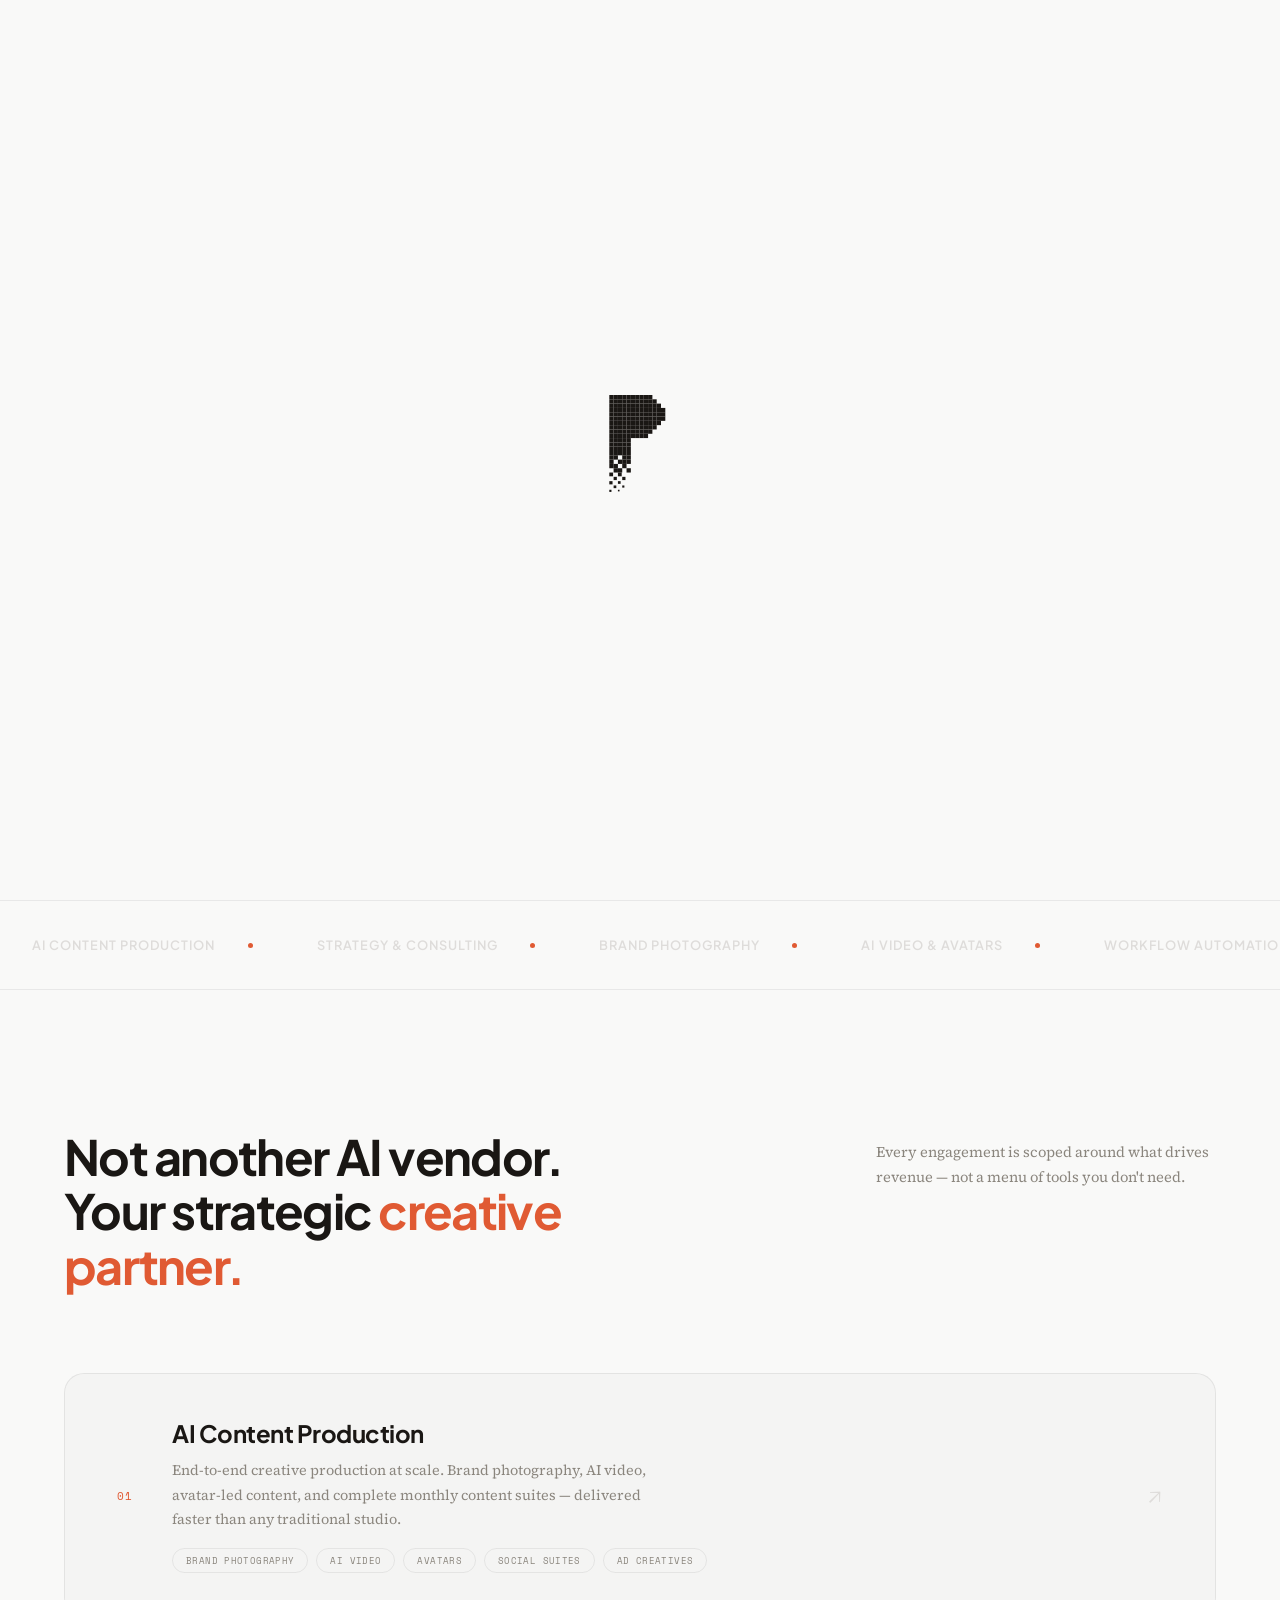
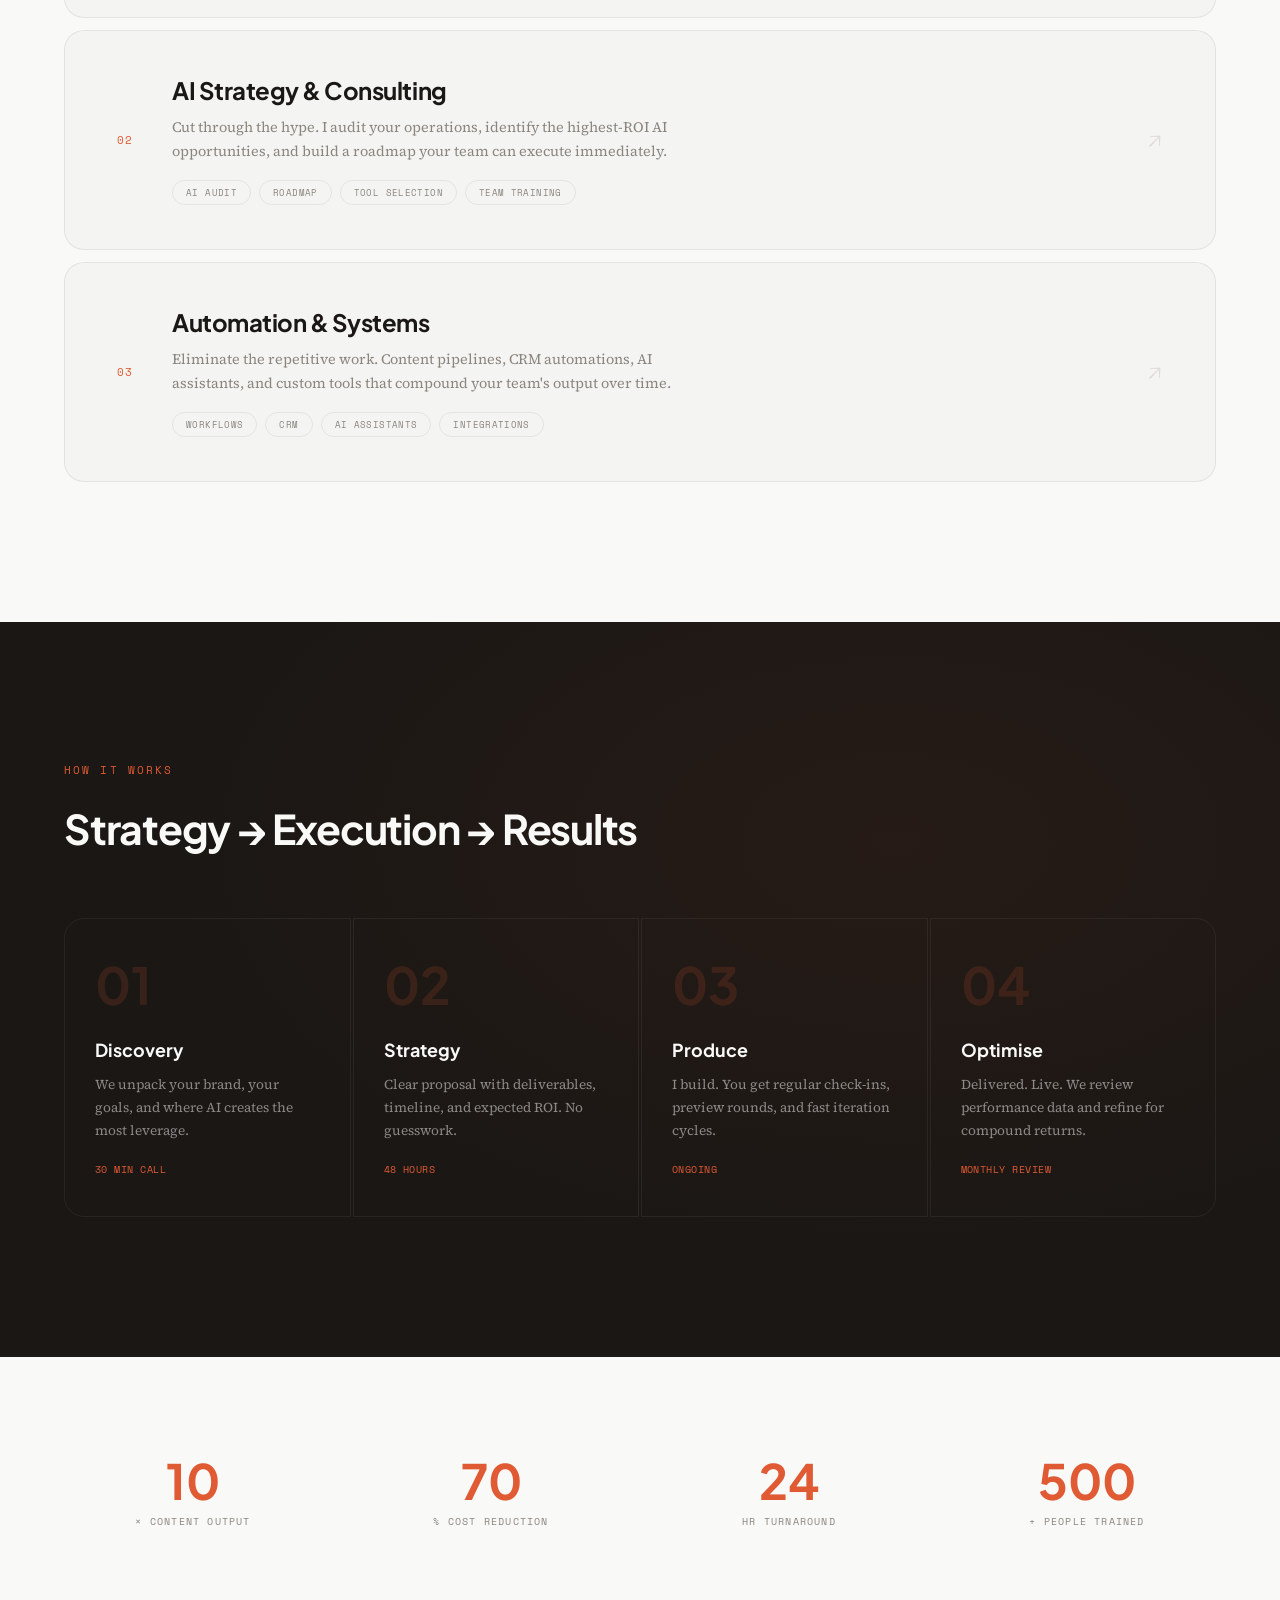
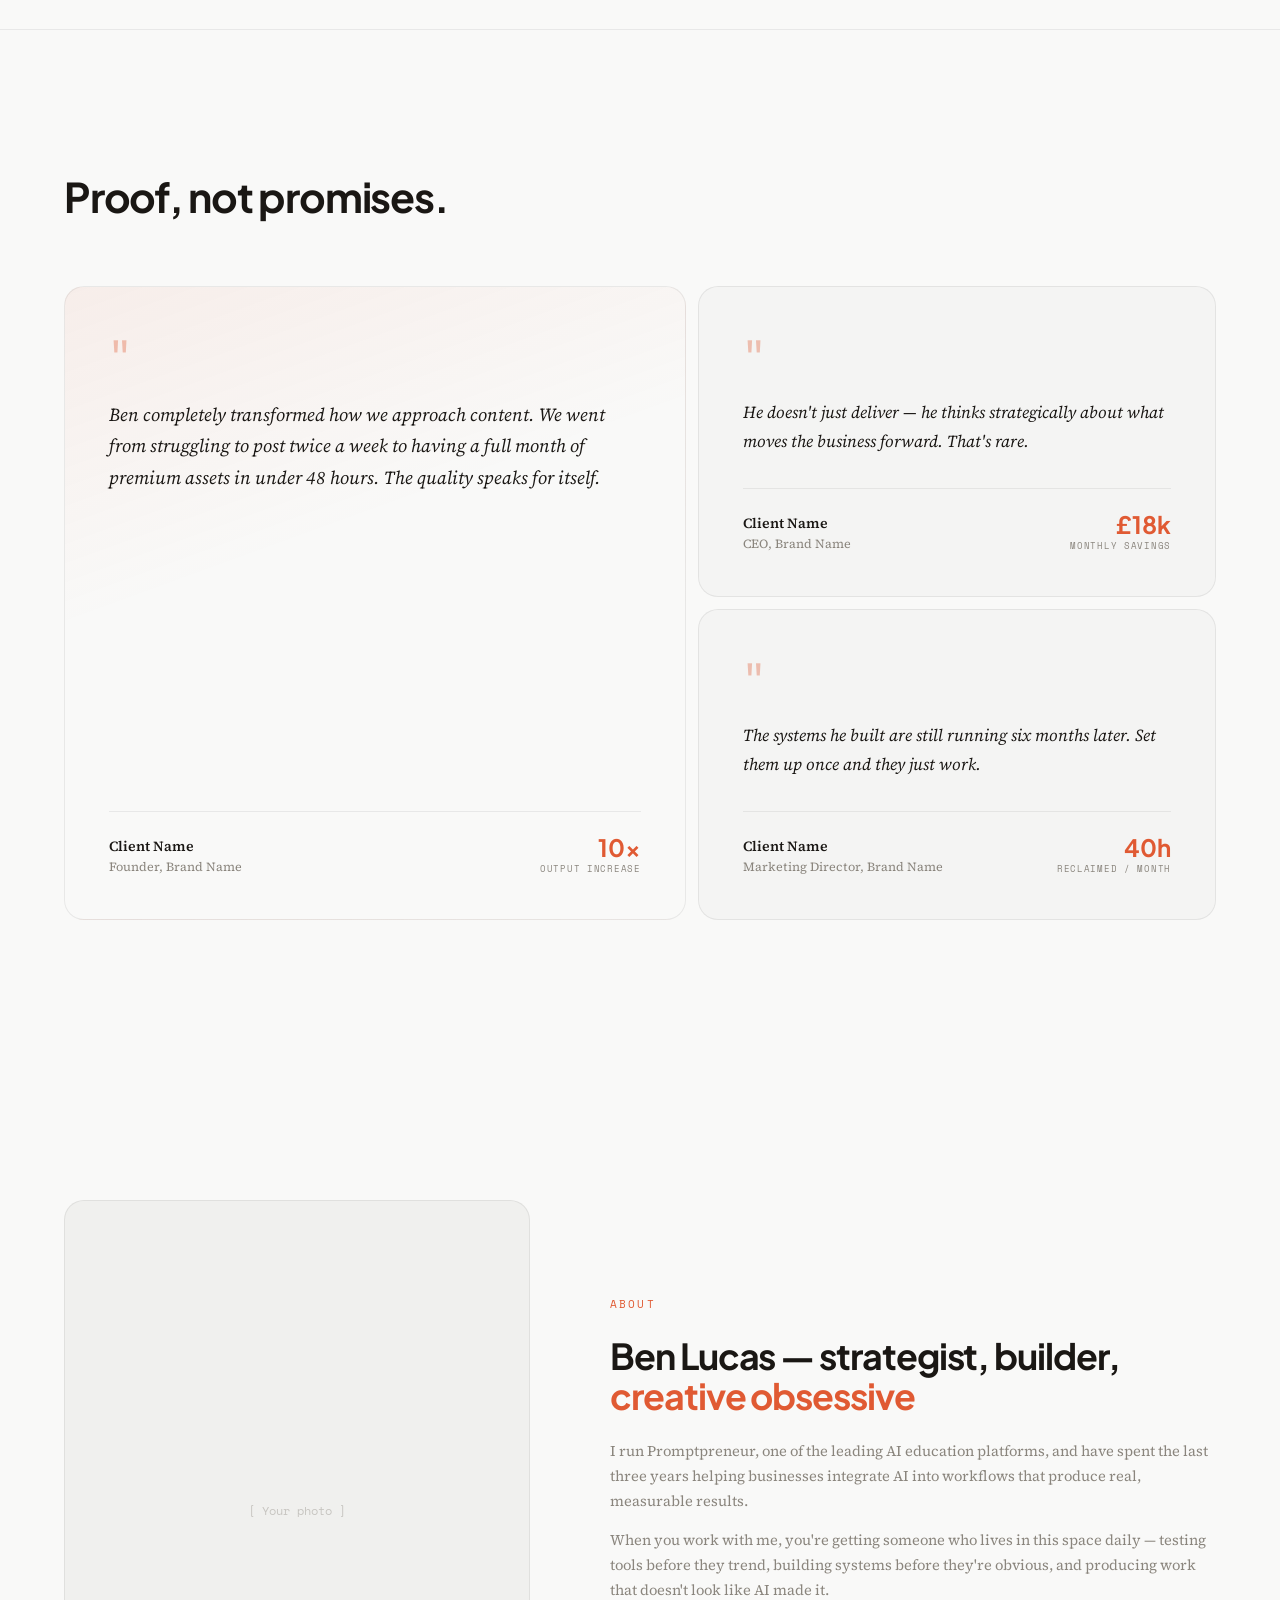
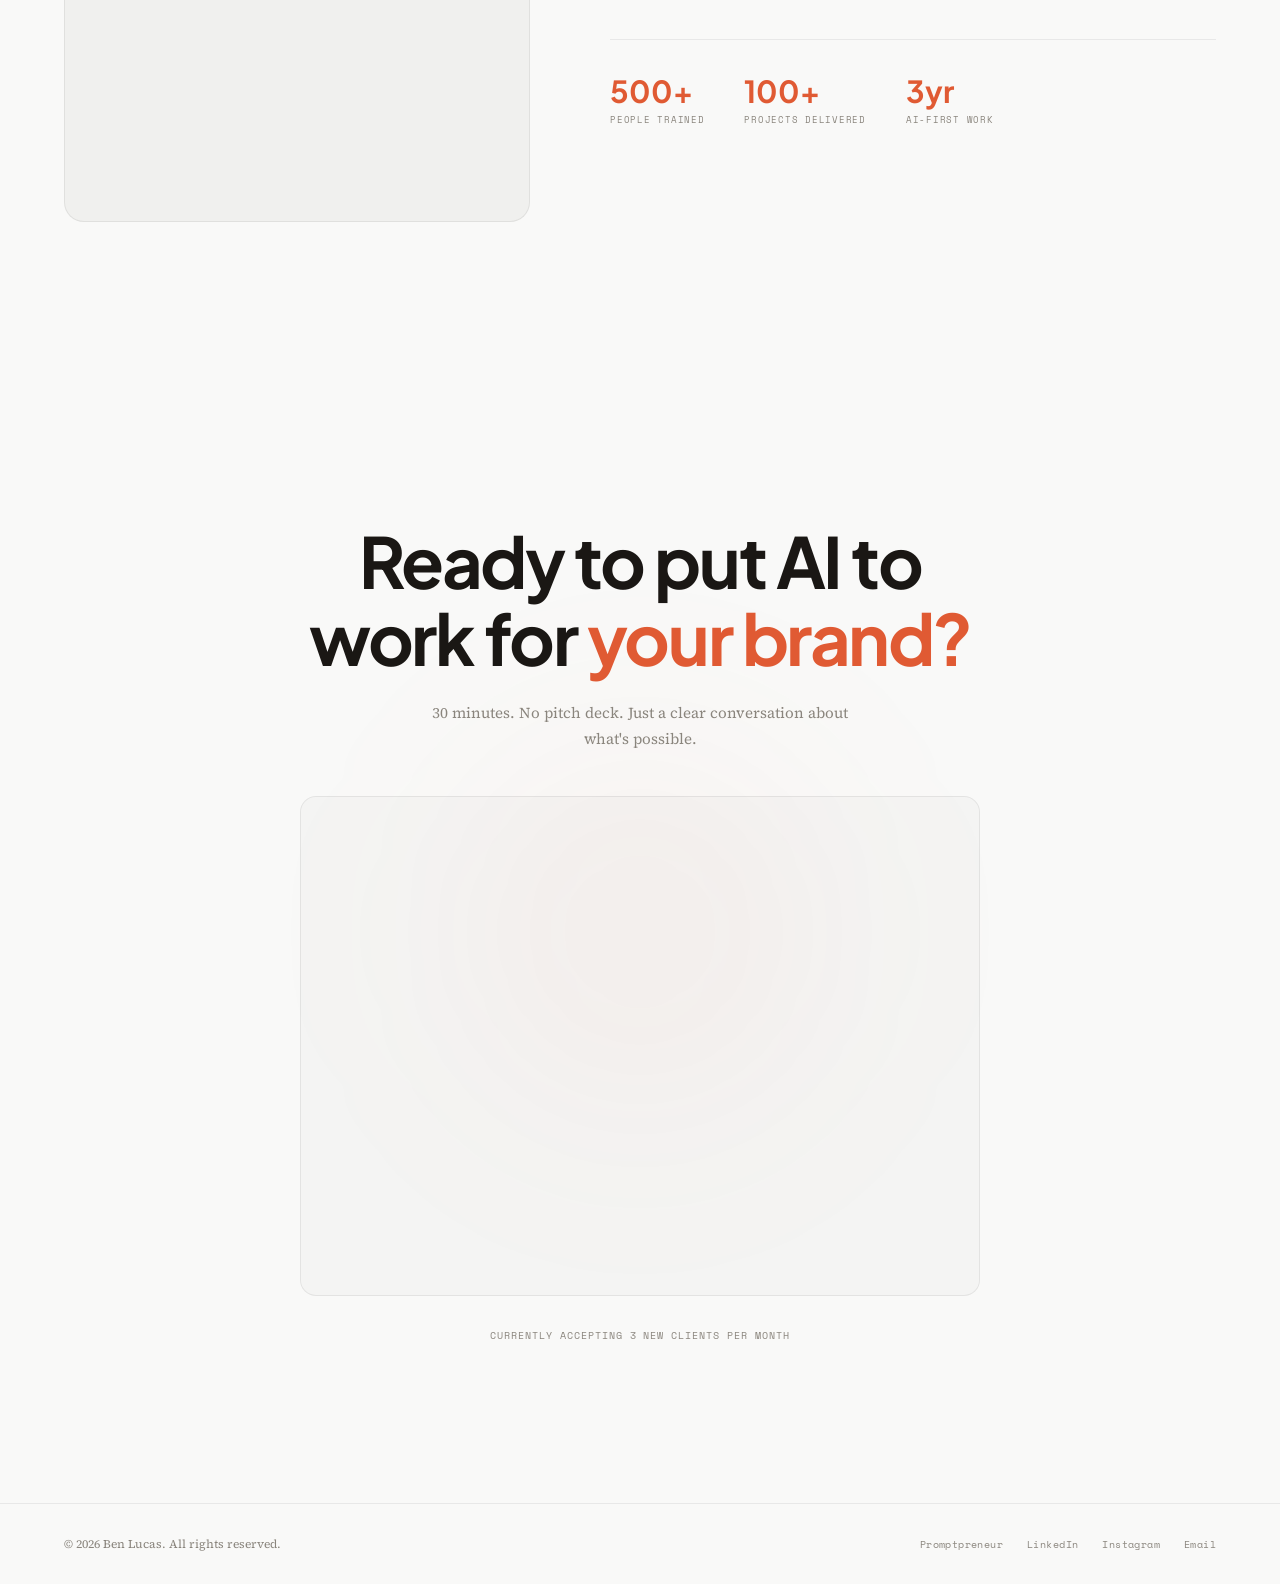
==== index.html @ eac2e8dc "Add site files to fix 404 on promptpreneur.ai Deploy index.html, logo, vercel.json, and .gitignore s" ====
<!DOCTYPE html>
<html lang="en">
<head>
<meta charset="UTF-8">
<meta name="viewport" content="width=device-width, initial-scale=1.0">
<title>Ben Lucas — AI Strategy & Creative Production | Promptpreneur</title>
<meta name="description" content="AI-powered content production and strategic consulting for ambitious brands. Produce better content, faster — without sacrificing quality or creative edge.">
<meta name="keywords" content="AI strategy, AI content production, AI consulting, brand content, AI video, AI photography, automation">
<meta name="author" content="Ben Lucas">

<!-- Open Graph -->
<meta property="og:title" content="Ben Lucas — AI Strategy & Creative Production">
<meta property="og:description" content="I help brands produce better content, faster — powered by AI. Strategic consulting and premium content production.">
<meta property="og:type" content="website">
<meta property="og:url" content="https://promptpreneur.ai">
<meta property="og:image" content="https://promptpreneur.ai/og-image.jpg">

<!-- Twitter -->
<meta name="twitter:card" content="summary_large_image">
<meta name="twitter:title" content="Ben Lucas — AI Strategy & Creative Production">
<meta name="twitter:description" content="I help brands produce better content, faster — powered by AI.">

<!-- Favicon (replace with your own) -->
<link rel="icon" type="image/svg+xml" href="data:image/svg+xml,<svg xmlns='http://www.w3.org/2000/svg' viewBox='0 0 100 100'><text y='.9em' font-size='90'>⚡</text></svg>">
<link href="https://fonts.googleapis.com/css2?family=Plus+Jakarta+Sans:wght@300;400;500;600;700;800&family=Source+Serif+4:ital,wght@0,300;0,400;0,500;0,600;1,400;1,500&family=Space+Mono:wght@400;700&display=swap" rel="stylesheet">
<style>
*, *::before, *::after { margin: 0; padding: 0; box-sizing: border-box; }

:root {
  --bg: #f9f9f8;
  --bg-deep: #f0f0ee;
  --fg: #1a1714;
  --muted: #8a857d;
  --faint: #dedcda;
  --glass: rgba(26, 23, 20, 0.02);
  --glass-border: rgba(26, 23, 20, 0.07);
  --accent: #e05a33;
  --accent-soft: rgba(224, 90, 51, 0.07);
  --accent-mid: rgba(224, 90, 51, 0.15);
  --display: 'Plus Jakarta Sans', sans-serif;
  --mono: 'Space Mono', monospace;
  --body: 'Source Serif 4', Georgia, serif;
}

html { scroll-behavior: auto; cursor: none; }

/* Global descender protection — ensures g, y, p, q never clip */
h1, h2, h3, h4, h5, h6, p, a, span, li, blockquote {
  -webkit-font-smoothing: antialiased;
  text-rendering: optimizeLegibility;
}

body {
  font-family: var(--body);
  background: var(--bg);
  color: var(--fg);
  overflow-x: hidden;
  -webkit-font-smoothing: antialiased;
}

/* ============ PRELOADER ============ */
.preloader {
  position: fixed;
  inset: 0;
  z-index: 10000;
  background: var(--bg);
  display: flex;
  align-items: center;
  justify-content: center;
  transition: opacity 0.6s ease, visibility 0.6s ease;
}
.preloader.done {
  opacity: 0;
  visibility: hidden;
  pointer-events: none;
}
.preloader-inner {
  display: flex;
  flex-direction: column;
  align-items: center;
  gap: 24px;
}
.preloader-logo {
  width: 70px;
  height: auto;
}
.preloader-logo svg {
  width: 100%;
  height: auto;
}
@keyframes preloaderEntry {
  from { opacity: 0; transform: scale(0.5); }
  70% { opacity: 1; transform: scale(1.04); }
  to { opacity: 1; transform: scale(1); }
}

/* ============ CUSTOM CURSOR ============ */
.cursor {
  position: fixed;
  width: 14px; height: 14px;
  background: var(--accent);
  border-radius: 50%;
  pointer-events: none;
  z-index: 9999;
  mix-blend-mode: normal;
  transition: width 0.35s cubic-bezier(0.16,1,0.3,1), height 0.35s cubic-bezier(0.16,1,0.3,1), margin 0.35s cubic-bezier(0.16,1,0.3,1), opacity 0.35s;
  margin-left: -7px; margin-top: -7px;
}
.cursor.expand {
  width: 56px; height: 56px;
  margin-left: -28px; margin-top: -28px;
  opacity: 0.18;
}

/* ============ GRAIN ============ */
.grain {
  position: fixed; inset: 0; z-index: 9000;
  pointer-events: none;
  opacity: 0.028;
  background-image: url("data:image/svg+xml,%3Csvg viewBox='0 0 256 256' xmlns='http://www.w3.org/2000/svg'%3E%3Cfilter id='n'%3E%3CfeTurbulence type='fractalNoise' baseFrequency='0.85' numOctaves='4' stitchTiles='stitch'/%3E%3C/filter%3E%3Crect width='100%25' height='100%25' filter='url(%23n)'/%3E%3C/svg%3E");
  background-size: 200px;
}

/* ============ LAYOUT ============ */
.wrap { max-width: 1400px; margin: 0 auto; padding: 0 clamp(24px, 5vw, 80px); }

/* ============ NAV ============ */
.nav-outer {
  padding: 16px 40px;
  display: flex;
  justify-content: center;
  position: fixed;
  top: 0; left: 0; right: 0;
  z-index: 500;
  transition: background 0.3s, transform 0.4s cubic-bezier(0.16,1,0.3,1);
}
.nav-outer.scrolled {
  background: rgba(249,249,248,0.85);
  backdrop-filter: blur(16px);
  -webkit-backdrop-filter: blur(16px);
}
.nav-pill {
  display: inline-flex;
  align-items: center;
  gap: 4px;
  background: #fff;
  border: 1px solid var(--glass-border);
  border-radius: 100px;
  padding: 5px 6px;
  box-shadow: 0 1px 8px rgba(0,0,0,0.04);
}
.nav-logo {
  display: inline-flex;
  align-items: center;
  gap: 0px;
  text-decoration: none;
  padding: 4px 10px 4px 8px;
  position: relative;
}
.nav-logo svg {
  height: 28px;
  width: auto;
  display: block;
}
.nav-logo-dot {
  width: 5px;
  height: 5px;
  border-radius: 50%;
  background: var(--accent);
  margin-left: 1px;
  align-self: flex-end;
  margin-bottom: 2px;
  transition: transform 0.3s ease;
}
.nav-logo:hover .nav-logo-dot {
  transform: scale(1.4);
}
.nav-div {
  width: 1px;
  height: 18px;
  background: var(--glass-border);
  margin: 0 2px;
}
.nav-pill a.nav-link {
  font-family: var(--display);
  font-size: 0.74rem;
  font-weight: 500;
  color: var(--muted);
  text-decoration: none;
  padding: 8px 14px;
  border-radius: 100px;
  transition: all 0.25s;
}
.nav-pill a.nav-link:hover {
  background: var(--bg-deep);
  color: var(--fg);
}
.nav-cta {
  font-family: var(--display);
  font-size: 0.74rem;
  font-weight: 600;
  color: #fff;
  background: var(--accent);
  padding: 8px 20px;
  border-radius: 100px;
  text-decoration: none;
  transition: background 0.3s;
  margin-left: 2px;
}
.nav-cta:hover { background: var(--fg); }

/* ============ HERO ============ */
.hero {
  min-height: 100vh;
  display: flex; align-items: center;
  position: relative;
  overflow: hidden;
}
.orb {
  position: absolute;
  border-radius: 50%;
  filter: blur(130px);
  animation: float 22s ease-in-out infinite;
}
.orb-1 {
  width: 650px; height: 650px;
  background: radial-gradient(circle, rgba(224,90,51,0.07), transparent 70%);
  top: -18%; right: -8%;
}
.orb-2 {
  width: 500px; height: 500px;
  background: radial-gradient(circle, rgba(224,90,51,0.04), transparent 70%);
  bottom: -12%; left: -4%;
  animation-delay: -8s;
}
.orb-3 {
  width: 350px; height: 350px;
  background: radial-gradient(circle, rgba(26,23,20,0.025), transparent 70%);
  top: 35%; left: 42%;
  animation-delay: -15s;
}
@keyframes float {
  0%, 100% { transform: translate(0, 0) scale(1); }
  33% { transform: translate(30px, -40px) scale(1.05); }
  66% { transform: translate(-20px, 20px) scale(0.95); }
}

.hero-content { position: relative; z-index: 2; padding: 160px 0 100px; }

.hero-tag {
  font-family: var(--mono);
  font-size: 0.66rem;
  letter-spacing: 0.2em;
  text-transform: uppercase;
  color: var(--accent);
  margin-bottom: 36px;
  overflow: hidden;
  padding-bottom: 0.15em;
}
.hero-tag span {
  display: inline-block;
  animation: slideUp 0.6s cubic-bezier(0.16,1,0.3,1) 0.15s both;
}

.hero h1 {
  font-family: var(--display);
  font-size: clamp(3.2rem, 7.5vw, 6.5rem);
  font-weight: 700;
  line-height: 1.02;
  letter-spacing: -0.04em;
  color: var(--fg);
  margin-bottom: 52px;
}
.hero h1 .line { display: block; overflow: hidden; padding-bottom: 0.15em; margin-bottom: -0.15em; }
.hero h1 .line span {
  display: inline-block;
  animation: slideUp 0.8s cubic-bezier(0.16,1,0.3,1) both;
}
.hero h1 .line:nth-child(1) span { animation-delay: 0.28s; }
.hero h1 .line:nth-child(2) span { animation-delay: 0.4s; }
.hero h1 .line:nth-child(3) span { animation-delay: 0.52s; }
.hero h1 .accent-word {
  color: var(--accent);
  font-style: normal;
}
.hero h1 .cursor-gradient {
  background: radial-gradient(circle 120px at var(--mx, -200px) var(--my, -200px), var(--fg) 0%, transparent 70%),
              linear-gradient(0deg, var(--accent), var(--accent));
  background-size: 100% 100%;
  -webkit-background-clip: text;
  -webkit-text-fill-color: transparent;
  background-clip: text;
}

@keyframes slideUp {
  from { transform: translateY(110%); }
  to { transform: translateY(0); }
}

.hero-bottom {
  display: flex; justify-content: space-between; align-items: flex-end; gap: 40px;
  opacity: 0; animation: fadeIn 0.8s ease 0.85s forwards;
}
.hero-desc {
  font-size: 1.05rem; font-weight: 400;
  color: var(--muted); line-height: 1.75; max-width: 420px;
}
.hero-desc strong { color: var(--fg); font-weight: 500; }

/* Magnetic button */
.btn-magnetic {
  display: inline-flex; align-items: center; gap: 12px;
  padding: 20px 40px;
  background: var(--fg);
  color: var(--bg);
  border: none; border-radius: 100px;
  font-family: var(--display);
  font-size: 0.88rem; font-weight: 700;
  text-decoration: none;
  cursor: none;
  position: relative; overflow: hidden;
  transition: transform 0.4s cubic-bezier(0.16,1,0.3,1);
}
.btn-magnetic::before {
  content: '';
  position: absolute; inset: 0;
  background: var(--accent);
  border-radius: 100px;
  transform: scaleX(0);
  transform-origin: right;
  transition: transform 0.5s cubic-bezier(0.16,1,0.3,1);
}
.btn-magnetic:hover::before {
  transform: scaleX(1);
  transform-origin: left;
}
.btn-magnetic span { position: relative; z-index: 2; }
.btn-magnetic .arrow {
  position: relative; z-index: 2;
  transition: transform 0.3s; font-size: 1.1rem;
}
.btn-magnetic:hover .arrow { transform: translateX(6px) rotate(-45deg); }

/* Secondary outline button */
.btn-outline {
  display: inline-flex; align-items: center; gap: 10px;
  padding: 19px 36px;
  background: transparent;
  color: var(--fg);
  border: 1.5px solid var(--faint);
  border-radius: 100px;
  font-family: var(--display);
  font-size: 0.88rem; font-weight: 600;
  text-decoration: none;
  cursor: none;
  transition: all 0.35s cubic-bezier(0.16,1,0.3,1);
  position: relative; overflow: hidden;
}
.btn-outline::before {
  content: '';
  position: absolute; inset: 0;
  background: var(--fg);
  border-radius: 100px;
  transform: scaleY(0);
  transform-origin: bottom;
  transition: transform 0.45s cubic-bezier(0.16,1,0.3,1);
}
.btn-outline:hover { border-color: var(--fg); color: var(--bg); }
.btn-outline:hover::before { transform: scaleY(1); transform-origin: top; }
.btn-outline span { position: relative; z-index: 2; }
.btn-outline .arrow { position: relative; z-index: 2; transition: transform 0.3s; }
.btn-outline:hover .arrow { transform: translateX(5px); }

.hero-buttons { display: flex; gap: 16px; align-items: center; flex-wrap: wrap; }

/* Scroll indicator */
.scroll-indicator {
  position: absolute; bottom: 40px; left: 50%;
  transform: translateX(-50%);
  display: flex; flex-direction: column; align-items: center; gap: 8px;
  opacity: 0; animation: fadeIn 0.5s ease 1.3s forwards;
}
.scroll-text {
  font-family: var(--mono);
  font-size: 0.58rem;
  letter-spacing: 0.15em;
  text-transform: uppercase;
  color: var(--muted);
}
.scroll-line {
  width: 1px; height: 44px;
  background: linear-gradient(to bottom, var(--accent), transparent);
  animation: scrollPulse 2.2s ease-in-out infinite;
}
@keyframes scrollPulse {
  0%, 100% { opacity: 0.25; transform: scaleY(0.5); transform-origin: top; }
  50% { opacity: 1; transform: scaleY(1); }
}
@keyframes fadeIn { from { opacity: 0; } to { opacity: 1; } }

/* ============ MARQUEE ============ */
.marquee-section {
  padding: 36px 0;
  border-top: 1px solid var(--glass-border);
  border-bottom: 1px solid var(--glass-border);
  overflow: hidden;
}
.marquee-track {
  display: flex;
  animation: marquee 35s linear infinite;
  width: max-content;
}
.marquee-item {
  font-family: var(--display);
  font-size: 0.8rem; font-weight: 600;
  text-transform: uppercase;
  letter-spacing: 0.08em;
  color: var(--faint);
  white-space: nowrap;
  padding: 0 32px;
  display: flex; align-items: center; gap: 32px;
  transition: color 0.3s;
}
.marquee-dot {
  width: 5px; height: 5px;
  background: var(--accent);
  border-radius: 50%;
  flex-shrink: 0;
}
@keyframes marquee {
  0% { transform: translateX(0); }
  100% { transform: translateX(-50%); }
}

/* ============ SERVICES ============ */
.services { padding: 140px 0; }
.services-top {
  display: flex; justify-content: space-between; align-items: flex-start;
  margin-bottom: 80px; gap: 48px;
}
.services-top h2 {
  font-family: var(--display);
  font-size: clamp(2.1rem, 3.8vw, 3.2rem);
  font-weight: 700;
  line-height: 1.12;
  letter-spacing: -0.035em;
  max-width: 580px;
}
.services-top h2 .accent-word { color: var(--accent); }
.services-top p {
  font-size: 0.92rem; font-weight: 400;
  color: var(--muted); line-height: 1.7;
  max-width: 340px; padding-top: 10px;
}

.service-cards { display: flex; flex-direction: column; gap: 12px; }

.service-card {
  background: var(--glass);
  border: 1px solid var(--glass-border);
  border-radius: 20px;
  padding: 44px 52px;
  display: grid;
  grid-template-columns: auto 1fr auto;
  gap: 40px;
  align-items: center;
  position: relative; overflow: hidden;
  cursor: none;
  transition: all 0.5s cubic-bezier(0.16,1,0.3,1);
}
.service-card::before {
  content: '';
  position: absolute; inset: 0;
  background: linear-gradient(135deg, var(--accent-soft), transparent 50%);
  opacity: 0;
  transition: opacity 0.5s;
}
.service-card::after {
  content: '';
  position: absolute; left: 0; top: 0; bottom: 0;
  width: 3px;
  background: var(--accent);
  transform: scaleY(0);
  transform-origin: bottom;
  transition: transform 0.4s cubic-bezier(0.16,1,0.3,1);
  border-radius: 0 2px 2px 0;
}
.service-card:hover { transform: translateY(-3px); box-shadow: 0 20px 60px rgba(26,23,20,0.06); border-color: var(--accent-mid); }
.service-card:hover::before { opacity: 1; }
.service-card:hover::after { transform: scaleY(1); transform-origin: top; }

.service-number {
  font-family: var(--mono);
  font-size: 0.68rem;
  color: var(--accent);
  letter-spacing: 0.05em;
  position: relative; z-index: 2;
}
.service-info { position: relative; z-index: 2; }
.service-info h3 {
  font-family: var(--display);
  font-size: 1.5rem; font-weight: 700;
  letter-spacing: -0.02em;
  margin-bottom: 10px;
  transition: color 0.3s;
}
.service-card:hover .service-info h3 { color: var(--accent); }
.service-info p {
  font-size: 0.9rem; font-weight: 400;
  color: var(--muted); line-height: 1.7;
  max-width: 500px;
}
.service-tags-row { display: flex; flex-wrap: wrap; gap: 8px; margin-top: 16px; }
.stag {
  font-family: var(--mono);
  font-size: 0.58rem;
  letter-spacing: 0.04em;
  text-transform: uppercase;
  padding: 5px 13px;
  border: 1px solid var(--glass-border);
  border-radius: 100px;
  color: var(--muted);
  transition: all 0.3s;
}
.service-card:hover .stag { border-color: var(--accent-mid); color: var(--fg); }
.service-arrow {
  font-size: 1.5rem;
  color: var(--faint);
  position: relative; z-index: 2;
  transition: all 0.4s cubic-bezier(0.16,1,0.3,1);
}
.service-card:hover .service-arrow { color: var(--accent); transform: translateX(8px) rotate(-45deg); }

/* ============ PROCESS ============ */
.process {
  padding: 140px 0;
  background: var(--fg);
  color: var(--bg);
  position: relative; overflow: hidden;
}
.process::before {
  content: '';
  position: absolute; inset: 0;
  background: radial-gradient(ellipse at 70% 30%, rgba(224,90,51,0.06), transparent 60%);
}
.process .wrap { position: relative; z-index: 2; }
.process-label {
  font-family: var(--mono);
  font-size: 0.66rem;
  letter-spacing: 0.2em;
  text-transform: uppercase;
  color: var(--accent);
  margin-bottom: 24px;
}
.process h2 {
  font-family: var(--display);
  font-size: clamp(1.9rem, 3.2vw, 2.8rem);
  font-weight: 700;
  letter-spacing: -0.03em;
  margin-bottom: 64px;
}

.process-grid {
  display: grid;
  grid-template-columns: repeat(4, 1fr);
  gap: 2px;
}
.process-step {
  padding: 40px 30px;
  position: relative; overflow: hidden;
  border: 1px solid rgba(249,249,248,0.06);
  transition: all 0.5s cubic-bezier(0.16,1,0.3,1);
}
.process-step:first-child { border-radius: 20px 0 0 20px; }
.process-step:last-child { border-radius: 0 20px 20px 0; }
.process-step:hover { background: rgba(224,90,51,0.04); }
.process-step::after {
  content: '';
  position: absolute; bottom: 0; left: 0; right: 0;
  height: 2px;
  background: var(--accent);
  transform: scaleX(0);
  transform-origin: left;
  transition: transform 0.6s cubic-bezier(0.16,1,0.3,1);
}
.process-step:hover::after { transform: scaleX(1); }
.step-num {
  font-family: var(--display);
  font-size: 3.2rem; font-weight: 700;
  color: var(--accent);
  opacity: 0.15;
  line-height: 1;
  margin-bottom: 28px;
}
.process-step h4 {
  font-family: var(--display);
  font-size: 1.12rem; font-weight: 700;
  margin-bottom: 12px;
}
.process-step p {
  font-size: 0.85rem; font-weight: 400;
  color: rgba(249,249,248,0.5);
  line-height: 1.7;
}
.step-duration {
  font-family: var(--mono);
  font-size: 0.6rem;
  color: var(--accent);
  letter-spacing: 0.05em;
  margin-top: 20px;
  text-transform: uppercase;
}

/* ============ METRICS ============ */
.metrics {
  padding: 100px 0;
  border-bottom: 1px solid var(--glass-border);
}
.metrics-grid {
  display: grid;
  grid-template-columns: repeat(4, 1fr);
  gap: 40px;
  text-align: center;
}
.metric-val {
  font-family: var(--display);
  font-size: clamp(2.4rem, 3.8vw, 3.8rem);
  font-weight: 700;
  color: var(--accent);
  line-height: 1;
  margin-bottom: 8px;
}
.metric-label {
  font-family: var(--mono);
  font-size: 0.62rem;
  letter-spacing: 0.12em;
  text-transform: uppercase;
  color: var(--muted);
}

/* ============ TESTIMONIALS ============ */
.testimonials { padding: 140px 0; }
.testimonials h2 {
  font-family: var(--display);
  font-size: clamp(1.9rem, 3.2vw, 2.8rem);
  font-weight: 700;
  letter-spacing: -0.03em;
  margin-bottom: 64px;
}
.test-grid {
  display: grid;
  grid-template-columns: 1.2fr 1fr;
  gap: 12px;
}
.test-card {
  background: var(--glass);
  border: 1px solid var(--glass-border);
  border-radius: 20px;
  padding: 44px;
  position: relative; overflow: hidden;
  transition: all 0.4s ease;
}
.test-card:hover { border-color: var(--accent-mid); box-shadow: 0 12px 40px rgba(26,23,20,0.04); }
.test-card.featured {
  grid-row: 1 / 3;
  display: flex; flex-direction: column; justify-content: space-between;
  background: linear-gradient(160deg, var(--accent-soft), transparent 40%);
}
.test-quote-mark {
  font-family: var(--display);
  font-size: 3.5rem;
  color: var(--accent);
  opacity: 0.35;
  line-height: 1;
  margin-bottom: 12px;
}
.test-quote {
  font-family: var(--body);
  font-size: 1.05rem; font-weight: 400;
  font-style: italic;
  line-height: 1.7; color: var(--fg);
  margin-bottom: 32px;
}
.test-card.featured .test-quote { font-size: 1.15rem; }
.test-footer {
  padding-top: 20px;
  border-top: 1px solid var(--glass-border);
  display: flex; justify-content: space-between; align-items: flex-end;
}
.test-name { font-weight: 600; font-size: 0.88rem; }
.test-role { font-size: 0.78rem; color: var(--muted); margin-top: 2px; }
.test-stat { text-align: right; }
.test-stat-val {
  font-family: var(--display);
  font-size: 1.5rem; font-weight: 700;
  color: var(--accent);
}
.test-stat-label {
  font-family: var(--mono);
  font-size: 0.56rem;
  letter-spacing: 0.08em;
  text-transform: uppercase;
  color: var(--muted);
}

/* ============ ABOUT ============ */
.about { padding: 140px 0; }
.about-grid {
  display: grid;
  grid-template-columns: 1fr 1.3fr;
  gap: 80px;
  align-items: center;
}
.about-img {
  aspect-ratio: 3/4;
  background: var(--bg-deep);
  border: 1px solid var(--glass-border);
  border-radius: 20px;
  position: relative; overflow: hidden;
  display: flex; align-items: center; justify-content: center;
}
.about-img-text {
  font-family: var(--mono);
  font-size: 0.72rem;
  color: var(--muted); opacity: 0.4;
}
.about-label {
  font-family: var(--mono);
  font-size: 0.66rem;
  letter-spacing: 0.2em;
  text-transform: uppercase;
  color: var(--accent);
  margin-bottom: 24px;
}
.about h2 {
  font-family: var(--display);
  font-size: clamp(1.9rem, 2.8vw, 2.6rem);
  font-weight: 700;
  line-height: 1.1;
  letter-spacing: -0.03em;
  margin-bottom: 24px;
}
.about h2 .accent-word { color: var(--accent); }
.about p {
  font-size: 0.92rem; font-weight: 400;
  color: var(--muted); line-height: 1.7;
  margin-bottom: 14px;
}
.about-creds {
  display: flex; gap: 40px;
  margin-top: 36px;
  padding-top: 36px;
  border-top: 1px solid var(--glass-border);
}
.cred-val {
  font-family: var(--display);
  font-size: 1.9rem; font-weight: 700;
  color: var(--accent); line-height: 1;
}
.cred-label {
  font-family: var(--mono);
  font-size: 0.58rem;
  letter-spacing: 0.08em;
  text-transform: uppercase;
  color: var(--muted);
  margin-top: 6px;
}

/* ============ FINAL CTA ============ */
.final-cta {
  padding: 160px 0;
  text-align: center;
  position: relative; overflow: hidden;
}
.final-cta .orb-cta {
  position: absolute;
  width: 700px; height: 700px;
  border-radius: 50%;
  background: radial-gradient(circle, rgba(224,90,51,0.06), transparent 55%);
  filter: blur(100px);
  top: 50%; left: 50%;
  transform: translate(-50%, -50%);
  animation: float 18s ease-in-out infinite;
}
.final-cta .wrap { position: relative; z-index: 2; }
.final-cta h2 {
  font-family: var(--display);
  font-size: clamp(2.8rem, 5.5vw, 4.5rem);
  font-weight: 700;
  line-height: 1.1;
  letter-spacing: -0.035em;
  margin-bottom: 24px;
}
.final-cta h2 .accent-word { color: var(--accent); }
.final-cta p {
  font-size: 0.95rem; font-weight: 400;
  color: var(--muted); line-height: 1.7;
  max-width: 420px; margin: 0 auto 44px;
}
.cal-embed-wrap {
  max-width: 680px;
  margin: 0 auto 32px;
}
.final-cta .cta-note {
  font-family: var(--mono);
  font-size: 0.62rem;
  letter-spacing: 0.1em;
  text-transform: uppercase;
  color: var(--muted);
  margin-top: 24px;
}

/* ============ FOOTER ============ */
footer {
  padding: 32px 0;
  border-top: 1px solid var(--glass-border);
}
.foot-inner {
  display: flex; justify-content: space-between; align-items: center;
}
.foot-copy { font-size: 0.74rem; color: var(--muted); font-weight: 400; }
.foot-links { display: flex; gap: 24px; }
.foot-links a {
  font-family: var(--mono);
  font-size: 0.63rem;
  color: var(--muted);
  text-decoration: none;
  letter-spacing: 0.04em;
  transition: color 0.2s;
}
.foot-links a:hover { color: var(--accent); }

/* ============ SCROLL ANIMATIONS ============ */
.reveal-up {
  opacity: 0; transform: translateY(40px);
  transition: all 0.8s cubic-bezier(0.16,1,0.3,1);
}
.reveal-up.vis { opacity: 1; transform: translateY(0); }
.stagger-parent.vis .stagger-child { opacity: 1; transform: translateY(0); }
.stagger-child {
  opacity: 0; transform: translateY(30px);
  transition: all 0.7s cubic-bezier(0.16,1,0.3,1);
}
.stagger-child:nth-child(1) { transition-delay: 0s; }
.stagger-child:nth-child(2) { transition-delay: 0.1s; }
.stagger-child:nth-child(3) { transition-delay: 0.2s; }
.stagger-child:nth-child(4) { transition-delay: 0.3s; }

/* ============ RESPONSIVE ============ */
@media (max-width: 1024px) {
  .service-card { grid-template-columns: auto 1fr; gap: 24px; }
  .service-arrow { display: none; }
  .process-grid { grid-template-columns: repeat(2, 1fr); }
  .process-step:first-child { border-radius: 20px 0 0 0; }
  .process-step:nth-child(2) { border-radius: 0 20px 0 0; }
  .process-step:nth-child(3) { border-radius: 0 0 0 20px; }
  .process-step:last-child { border-radius: 0 0 20px 0; }
  .test-grid { grid-template-columns: 1fr; }
  .test-card.featured { grid-row: auto; }
}
@media (max-width: 768px) {
  .cursor { display: none; }
  html { cursor: auto; }
  .nav-pill a.nav-link { display: none; }
  .nav-div { display: none; }
  .hero h1 { font-size: clamp(2.4rem, 10vw, 3.8rem); }
  .hero-bottom { flex-direction: column; align-items: flex-start; }
  .hero-buttons { flex-direction: column; width: 100%; }
  .btn-magnetic, .btn-outline { width: 100%; justify-content: center; }
  .services-top { flex-direction: column; }
  .service-card { grid-template-columns: 1fr; padding: 32px; }
  .service-number { margin-bottom: -8px; }
  .process-grid { grid-template-columns: 1fr; }
  .process-step { border-radius: 0 !important; }
  .process-step:first-child { border-radius: 20px 20px 0 0 !important; }
  .process-step:last-child { border-radius: 0 0 20px 20px !important; }
  .metrics-grid { grid-template-columns: repeat(2, 1fr); gap: 40px 20px; }
  .about-grid { grid-template-columns: 1fr; gap: 40px; }
  .about-img { max-width: 280px; }
  .about-creds { flex-wrap: wrap; gap: 24px; }
  .foot-inner { flex-direction: column; gap: 12px; }
}
</style>
</head>
<body>

<!-- ========== PRELOADER ========== -->
<div class="preloader" id="preloader">
  <div class="preloader-inner">
    <div class="preloader-logo" id="preloaderLogo"></div>
  </div>
</div>

<div class="cursor" id="cursor"></div>
<div class="grain"></div>

<!-- Nav -->
<div class="nav-outer" id="navOuter">
  <nav class="nav-pill">
    <a href="#" class="nav-logo" id="logoLink">
      <svg id="navLogoSvg" viewBox="0 0 130 195" fill="none"></svg>
      <span class="nav-logo-dot"></span>
    </a>
    <span class="nav-div"></span>
    <a href="#services" class="nav-link">Services</a>
    <a href="#process" class="nav-link">Process</a>
    <a href="#proof" class="nav-link">Results</a>
    <a href="#about" class="nav-link">About</a>
    <a href="#contact" class="nav-cta">Book a Call</a>
  </nav>
</div>

<!-- Hero -->
<section class="hero">
  <div class="orb orb-1"></div>
  <div class="orb orb-2"></div>
  <div class="orb orb-3"></div>
  <div class="wrap">
    <div class="hero-content">
      <div class="hero-tag"><span>AI Strategy & Creative Production</span></div>
      <h1>
        <span class="line"><span>Your brand,</span></span>
        <span class="line"><span><span class="accent-word cursor-gradient" id="cursorGradient">amplified</span> by</span></span>
        <span class="line"><span>intelligence.</span></span>
      </h1>
      <div class="hero-bottom">
        <p class="hero-desc">I build <strong>AI-powered content engines</strong> and strategic systems for brands that want to move faster, look sharper, and <strong>outpace the competition</strong>.</p>
        <div class="hero-buttons">
          <a href="#contact" class="btn-magnetic" data-magnetic>
            <span>Book a Strategy Call</span>
            <span class="arrow">↗</span>
          </a>
          <a href="#services" class="btn-outline" data-magnetic>
            <span>Explore Services</span>
            <span class="arrow">→</span>
          </a>
        </div>
      </div>
    </div>
  </div>
  <div class="scroll-indicator">
    <span class="scroll-text">Scroll</span>
    <div class="scroll-line"></div>
  </div>
</section>

<!-- Marquee -->
<div class="marquee-section">
  <div class="marquee-track">
    <div class="marquee-item">AI Content Production <span class="marquee-dot"></span></div>
    <div class="marquee-item">Strategy & Consulting <span class="marquee-dot"></span></div>
    <div class="marquee-item">Brand Photography <span class="marquee-dot"></span></div>
    <div class="marquee-item">AI Video & Avatars <span class="marquee-dot"></span></div>
    <div class="marquee-item">Workflow Automation <span class="marquee-dot"></span></div>
    <div class="marquee-item">Creative Direction <span class="marquee-dot"></span></div>
    <div class="marquee-item">AI Content Production <span class="marquee-dot"></span></div>
    <div class="marquee-item">Strategy & Consulting <span class="marquee-dot"></span></div>
    <div class="marquee-item">Brand Photography <span class="marquee-dot"></span></div>
    <div class="marquee-item">AI Video & Avatars <span class="marquee-dot"></span></div>
    <div class="marquee-item">Workflow Automation <span class="marquee-dot"></span></div>
    <div class="marquee-item">Creative Direction <span class="marquee-dot"></span></div>
  </div>
</div>

<!-- Services -->
<section class="services" id="services">
  <div class="wrap">
    <div class="services-top reveal-up">
      <h2>Not another AI vendor.<br>Your strategic <span class="accent-word">creative partner.</span></h2>
      <p>Every engagement is scoped around what drives revenue — not a menu of tools you don't need.</p>
    </div>
    <div class="service-cards stagger-parent" id="serviceCards">
      <div class="service-card stagger-child">
        <span class="service-number">01</span>
        <div class="service-info">
          <h3>AI Content Production</h3>
          <p>End-to-end creative production at scale. Brand photography, AI video, avatar-led content, and complete monthly content suites — delivered faster than any traditional studio.</p>
          <div class="service-tags-row">
            <span class="stag">Brand Photography</span>
            <span class="stag">AI Video</span>
            <span class="stag">Avatars</span>
            <span class="stag">Social Suites</span>
            <span class="stag">Ad Creatives</span>
          </div>
        </div>
        <span class="service-arrow">↗</span>
      </div>
      <div class="service-card stagger-child">
        <span class="service-number">02</span>
        <div class="service-info">
          <h3>AI Strategy & Consulting</h3>
          <p>Cut through the hype. I audit your operations, identify the highest-ROI AI opportunities, and build a roadmap your team can execute immediately.</p>
          <div class="service-tags-row">
            <span class="stag">AI Audit</span>
            <span class="stag">Roadmap</span>
            <span class="stag">Tool Selection</span>
            <span class="stag">Team Training</span>
          </div>
        </div>
        <span class="service-arrow">↗</span>
      </div>
      <div class="service-card stagger-child">
        <span class="service-number">03</span>
        <div class="service-info">
          <h3>Automation & Systems</h3>
          <p>Eliminate the repetitive work. Content pipelines, CRM automations, AI assistants, and custom tools that compound your team's output over time.</p>
          <div class="service-tags-row">
            <span class="stag">Workflows</span>
            <span class="stag">CRM</span>
            <span class="stag">AI Assistants</span>
            <span class="stag">Integrations</span>
          </div>
        </div>
        <span class="service-arrow">↗</span>
      </div>
    </div>
  </div>
</section>

<!-- Process -->
<section class="process" id="process">
  <div class="wrap">
    <div class="process-label reveal-up">How It Works</div>
    <h2 class="reveal-up">Strategy → Execution → Results</h2>
    <div class="process-grid stagger-parent" id="processGrid">
      <div class="process-step stagger-child">
        <div class="step-num">01</div>
        <h4>Discovery</h4>
        <p>We unpack your brand, your goals, and where AI creates the most leverage.</p>
        <div class="step-duration">30 min call</div>
      </div>
      <div class="process-step stagger-child">
        <div class="step-num">02</div>
        <h4>Strategy</h4>
        <p>Clear proposal with deliverables, timeline, and expected ROI. No guesswork.</p>
        <div class="step-duration">48 hours</div>
      </div>
      <div class="process-step stagger-child">
        <div class="step-num">03</div>
        <h4>Produce</h4>
        <p>I build. You get regular check-ins, preview rounds, and fast iteration cycles.</p>
        <div class="step-duration">Ongoing</div>
      </div>
      <div class="process-step stagger-child">
        <div class="step-num">04</div>
        <h4>Optimise</h4>
        <p>Delivered. Live. We review performance data and refine for compound returns.</p>
        <div class="step-duration">Monthly review</div>
      </div>
    </div>
  </div>
</section>

<!-- Metrics -->
<div class="metrics">
  <div class="wrap">
    <div class="metrics-grid stagger-parent" id="metricsGrid">
      <div class="stagger-child">
        <div class="metric-val" data-count="10">0</div>
        <div class="metric-label">× Content Output</div>
      </div>
      <div class="stagger-child">
        <div class="metric-val" data-count="70">0</div>
        <div class="metric-label">% Cost Reduction</div>
      </div>
      <div class="stagger-child">
        <div class="metric-val" data-count="24">0</div>
        <div class="metric-label">hr Turnaround</div>
      </div>
      <div class="stagger-child">
        <div class="metric-val" data-count="500">0</div>
        <div class="metric-label">+ People Trained</div>
      </div>
    </div>
  </div>
</div>

<!-- Testimonials -->
<section class="testimonials" id="proof">
  <div class="wrap">
    <h2 class="reveal-up">Proof, not promises.</h2>
    <div class="test-grid">
      <div class="test-card featured reveal-up">
        <div>
          <div class="test-quote-mark">"</div>
          <div class="test-quote">Ben completely transformed how we approach content. We went from struggling to post twice a week to having a full month of premium assets in under 48 hours. The quality speaks for itself.</div>
        </div>
        <div class="test-footer">
          <div>
            <div class="test-name">Client Name</div>
            <div class="test-role">Founder, Brand Name</div>
          </div>
          <div class="test-stat">
            <div class="test-stat-val">10×</div>
            <div class="test-stat-label">Output Increase</div>
          </div>
        </div>
      </div>
      <div class="test-card reveal-up">
        <div class="test-quote-mark">"</div>
        <div class="test-quote">He doesn't just deliver — he thinks strategically about what moves the business forward. That's rare.</div>
        <div class="test-footer">
          <div>
            <div class="test-name">Client Name</div>
            <div class="test-role">CEO, Brand Name</div>
          </div>
          <div class="test-stat">
            <div class="test-stat-val">£18k</div>
            <div class="test-stat-label">Monthly Savings</div>
          </div>
        </div>
      </div>
      <div class="test-card reveal-up">
        <div class="test-quote-mark">"</div>
        <div class="test-quote">The systems he built are still running six months later. Set them up once and they just work.</div>
        <div class="test-footer">
          <div>
            <div class="test-name">Client Name</div>
            <div class="test-role">Marketing Director, Brand Name</div>
          </div>
          <div class="test-stat">
            <div class="test-stat-val">40h</div>
            <div class="test-stat-label">Reclaimed / Month</div>
          </div>
        </div>
      </div>
    </div>
  </div>
</section>

<!-- About -->
<section class="about" id="about">
  <div class="wrap">
    <div class="about-grid">
      <div class="about-img reveal-up"><span class="about-img-text">[ Your photo ]</span></div>
      <div class="reveal-up">
        <div class="about-label">About</div>
        <h2>Ben Lucas — strategist, builder, <span class="accent-word">creative obsessive</span></h2>
        <p>I run Promptpreneur, one of the leading AI education platforms, and have spent the last three years helping businesses integrate AI into workflows that produce real, measurable results.</p>
        <p>When you work with me, you're getting someone who lives in this space daily — testing tools before they trend, building systems before they're obvious, and producing work that doesn't look like AI made it.</p>
        <div class="about-creds">
          <div>
            <div class="cred-val">500+</div>
            <div class="cred-label">People Trained</div>
          </div>
          <div>
            <div class="cred-val">100+</div>
            <div class="cred-label">Projects Delivered</div>
          </div>
          <div>
            <div class="cred-val">3yr</div>
            <div class="cred-label">AI-First Work</div>
          </div>
        </div>
      </div>
    </div>
  </div>
</section>

<!-- CTA + Booking -->
<section class="final-cta" id="contact">
  <div class="orb-cta"></div>
  <div class="wrap">
    <h2 class="reveal-up">Ready to put AI to<br>work for <span class="accent-word">your brand?</span></h2>
    <p class="reveal-up">30 minutes. No pitch deck. Just a clear conversation about what's possible.</p>
    <div class="cal-embed-wrap reveal-up">
      <div id="cal-booking" style="width:100%;min-height:500px;border-radius:16px;overflow:hidden;border:1px solid var(--glass-border);background:var(--glass);"></div>
    </div>
    <div class="cta-note reveal-up">Currently accepting 3 new clients per month</div>
  </div>
</section>

<!-- Footer -->
<footer>
  <div class="wrap">
    <div class="foot-inner">
      <div class="foot-copy">© 2026 Ben Lucas. All rights reserved.</div>
      <div class="foot-links">
        <a href="https://promptpreneur.ai" target="_blank">Promptpreneur</a>
        <a href="#">LinkedIn</a>
        <a href="#">Instagram</a>
        <a href="/cdn-cgi/l/email-protection#3d5f58537d4d4f52504d494d4f585358484f135c54">Email</a>
      </div>
    </div>
  </div>
</footer>

<script data-cfasync="false" src="/cdn-cgi/scripts/5c5dd728/cloudflare-static/email-decode.min.js"></script><script>
// ====== CUSTOM CURSOR ======
const cursor = document.getElementById('cursor');
let cursorX = 0, cursorY = 0, clientX = 0, clientY = 0;
document.addEventListener('mousemove', (e) => { clientX = e.clientX; clientY = e.clientY; });
function updateCursor() {
  cursorX += (clientX - cursorX) * 0.12;
  cursorY += (clientY - cursorY) * 0.12;
  cursor.style.left = cursorX + 'px';
  cursor.style.top = cursorY + 'px';
  requestAnimationFrame(updateCursor);
}
updateCursor();
document.querySelectorAll('a, button, .service-card, .process-step, .test-card').forEach(el => {
  el.addEventListener('mouseenter', () => cursor.classList.add('expand'));
  el.addEventListener('mouseleave', () => cursor.classList.remove('expand'));
});

// ====== MAGNETIC BUTTONS ======
document.querySelectorAll('[data-magnetic]').forEach(btn => {
  btn.addEventListener('mousemove', (e) => {
    const rect = btn.getBoundingClientRect();
    const x = e.clientX - rect.left - rect.width / 2;
    const y = e.clientY - rect.top - rect.height / 2;
    btn.style.transform = `translate(${x * 0.25}px, ${y * 0.25}px)`;
  });
  btn.addEventListener('mouseleave', () => { btn.style.transform = 'translate(0, 0)'; });
});

// ====== SCROLL REVEALS ======
const revealEls = document.querySelectorAll('.reveal-up');
const staggerParents = document.querySelectorAll('.stagger-parent');
const observer = new IntersectionObserver((entries) => {
  entries.forEach(e => {
    if (e.isIntersecting) { e.target.classList.add('vis'); observer.unobserve(e.target); }
  });
}, { threshold: 0.12, rootMargin: '0px 0px -50px 0px' });
revealEls.forEach(el => observer.observe(el));
staggerParents.forEach(el => observer.observe(el));

// ====== COUNT-UP ======
const metricVals = document.querySelectorAll('[data-count]');
let metricsCounted = false;
const metricsObs = new IntersectionObserver((entries) => {
  entries.forEach(e => {
    if (e.isIntersecting && !metricsCounted) {
      metricsCounted = true;
      metricVals.forEach(el => {
        const target = parseInt(el.dataset.count);
        const duration = 2000;
        const start = performance.now();
        function tick(now) {
          const progress = Math.min((now - start) / duration, 1);
          const eased = 1 - Math.pow(1 - progress, 3);
          el.textContent = Math.round(target * eased);
          if (progress < 1) requestAnimationFrame(tick);
        }
        requestAnimationFrame(tick);
      });
    }
  });
}, { threshold: 0.3 });
const mg = document.getElementById('metricsGrid');
if (mg) metricsObs.observe(mg);

// ====== PARALLAX ORBS ======
window.addEventListener('scroll', () => {
  const s = window.scrollY;
  document.querySelectorAll('.orb').forEach((o, i) => {
    o.style.transform = `translateY(${s * (i + 1) * 0.025}px)`;
  });
});

// ====== SMOOTH SCROLL ======
document.querySelectorAll('a[href^="#"]').forEach(a => {
  a.addEventListener('click', (e) => {
    e.preventDefault();
    const target = document.querySelector(a.getAttribute('href'));
    if (target) target.scrollIntoView({ behavior: 'smooth', block: 'start' });
  });
});

// ====== AMPLIFIED CURSOR GRADIENT ======
const cursorGradientEl = document.getElementById('cursorGradient');
if (cursorGradientEl) {
  const heroSection = document.querySelector('.hero');
  heroSection.addEventListener('mousemove', (e) => {
    const rect = cursorGradientEl.getBoundingClientRect();
    const x = e.clientX - rect.left;
    const y = e.clientY - rect.top;
    cursorGradientEl.style.setProperty('--mx', x + 'px');
    cursorGradientEl.style.setProperty('--my', y + 'px');
  });
  heroSection.addEventListener('mouseleave', () => {
    cursorGradientEl.style.setProperty('--mx', '-200px');
    cursorGradientEl.style.setProperty('--my', '-200px');
  });
}

// ====== NAV HIDE/SHOW + SCROLL BLUR ======
let lastScroll = 0;
const navOuter = document.getElementById('navOuter');
window.addEventListener('scroll', () => {
  const c = window.scrollY;
  if (c > lastScroll && c > 120) {
    navOuter.style.transform = 'translateY(-100%)';
  } else {
    navOuter.style.transform = 'translateY(0)';
  }
  if (c > 40) navOuter.classList.add('scrolled');
  else navOuter.classList.remove('scrolled');
  lastScroll = c;
});

// ====== NAV PIXEL P LOGO (SVG + Scale Pop Hover) ======
(function() {
  const S = 8;
  const bodyRows = [
    [1,2,3,4,5,6,7,8,9,10],
    [1,2,3,4,5,6,7,8,9,10,11],
    [1,2,3,4,5,6,7,8,9,10,11,12],
    [1,2,3,4,5,6,7,8,9,10,11,12,13],
    [1,2,3,4,5,6,7,8,9,10,11,12,13],
    [1,2,3,4,5,6,7,8,9,10,11,12,13],
    [1,2,3,4,5,6,7,8,9,10,11,12],
    [1,2,3,4,5,6,7,8,9,10,11],
    [1,2,3,4,5,6,7,8,9,10],
    [1,2,3,4,5,6,7,8,9],
    [1,2,3,4,5],
    [1,2,3,4,5],
    [1,2,3,4,5],
    [1,2,3,4,5],
  ];
  const dissolvePixels = [
    [1,14,8],[2,14,8],[4,14,8],[5,14,8],
    [1,15,8],[3,15,8],[4,15,8],[5,15,8],
    [1,16,8],[2,16,8],[4,16,8],
    [2,17,8],[3,17,8],[5,17,8],
    [1,18,7],[3,18,7],
    [2,19,6],[4,19,6],
    [1,20,6],[3,20,5],
    [2,21,5],[4,21,4],
    [1,22,4],[3,22,3],
  ];

  const svg = document.getElementById('navLogoSvg');
  if (!svg) return;
  const g = document.createElementNS('http://www.w3.org/2000/svg', 'g');
  g.setAttribute('fill', '#1a1714');
  const allRects = [];

  bodyRows.forEach((cols, row) => {
    cols.forEach((col, ci) => {
      const rect = document.createElementNS('http://www.w3.org/2000/svg', 'rect');
      rect.setAttribute('x', col * S);
      rect.setAttribute('y', row * S);
      rect.setAttribute('width', S);
      rect.setAttribute('height', S);
      rect.dataset.row = row;
      rect.dataset.col = ci;
      rect.dataset.type = 'body';
      g.appendChild(rect);
      allRects.push(rect);
    });
  });

  dissolvePixels.forEach((p) => {
    const [col, row, size] = p;
    const rect = document.createElementNS('http://www.w3.org/2000/svg', 'rect');
    rect.setAttribute('x', col * S);
    rect.setAttribute('y', row * S);
    rect.setAttribute('width', size);
    rect.setAttribute('height', size);
    rect.dataset.row = row;
    rect.dataset.type = 'dissolve';
    rect.dataset.dx = ((Math.random() - 0.5) * 16).toFixed(2);
    rect.dataset.dy = (8 + Math.random() * 20).toFixed(2);
    g.appendChild(rect);
    allRects.push(rect);
  });

  svg.appendChild(g);

  // Scale Pop hover animation
  let animating = false;
  function easeOutCubic(t) { return 1 - Math.pow(1 - t, 3); }
  function easeInQuad(t) { return t * t; }

  function animateScalePop() {
    if (animating) return;
    animating = true;

    const pixelData = allRects.map((rect) => {
      const row = parseInt(rect.dataset.row);
      const col = parseInt(rect.dataset.col || 0);
      const type = rect.dataset.type;
      const delay = (row * 25 + col * 15) + Math.random() * 40;
      const duration = 420 + Math.random() * 160;
      const minScale = 0.08 + Math.random() * 0.12;
      const dx = type === 'dissolve' ? parseFloat(rect.dataset.dx) : 0;
      const dy = type === 'dissolve' ? parseFloat(rect.dataset.dy) : 0;
      return { rect, delay, duration, minScale, type, dx, dy };
    });

    const start = performance.now();

    function tick(now) {
      const elapsed = now - start;
      pixelData.forEach(({ rect, delay, duration, minScale, type, dx, dy }) => {
        const t = (elapsed - delay) / duration;
        if (t <= 0) return;
        else if (t < 0.45) {
          const p = easeInQuad(t / 0.45);
          const s = 1 - p * (1 - minScale);
          const o = 1 - p * 0.7;
          if (type === 'dissolve') {
            rect.setAttribute('transform', `translate(${dx * p} ${dy * p}) scale(${s})`);
          } else {
            const cx = parseFloat(rect.getAttribute('x')) + S / 2;
            const cy = parseFloat(rect.getAttribute('y')) + S / 2;
            rect.setAttribute('transform', `translate(${cx * (1 - s)} ${cy * (1 - s)}) scale(${s})`);
          }
          rect.setAttribute('opacity', o);
        } else if (t < 1) {
          const p = easeOutCubic((t - 0.45) / 0.55);
          const s = minScale + p * (1.06 - minScale);
          const sFinal = Math.min(s, 1.06);
          const o = 0.3 + p * 0.7;
          if (type === 'dissolve') {
            rect.setAttribute('transform', `translate(${dx * (1 - p)} ${dy * (1 - p)}) scale(${Math.min(sFinal, 1)})`);
          } else {
            const cx = parseFloat(rect.getAttribute('x')) + S / 2;
            const cy = parseFloat(rect.getAttribute('y')) + S / 2;
            rect.setAttribute('transform', `translate(${cx * (1 - sFinal)} ${cy * (1 - sFinal)}) scale(${sFinal})`);
          }
          rect.setAttribute('opacity', Math.min(o, 1));
        } else if (t < 1.15) {
          const p = (t - 1) / 0.15;
          const s = 1.06 - p * 0.06;
          if (type === 'dissolve') {
            rect.setAttribute('transform', '');
          } else {
            const cx = parseFloat(rect.getAttribute('x')) + S / 2;
            const cy = parseFloat(rect.getAttribute('y')) + S / 2;
            rect.setAttribute('transform', `translate(${cx * (1 - s)} ${cy * (1 - s)}) scale(${s})`);
          }
          rect.setAttribute('opacity', '1');
        } else {
          rect.setAttribute('transform', '');
          rect.setAttribute('opacity', '1');
        }
      });

      if (elapsed < 1400) {
        requestAnimationFrame(tick);
      } else {
        allRects.forEach(rect => {
          rect.setAttribute('transform', '');
          rect.setAttribute('opacity', '1');
        });
        animating = false;
      }
    }
    requestAnimationFrame(tick);
  }

  document.getElementById('logoLink').addEventListener('mouseenter', animateScalePop);
})();
</script>

<script>
// ====== PRELOADER LOGO ANIMATION (Scale Pop Boomerang) ======
(function() {
  const S = 8;
  const bodyRows = [
    [1,2,3,4,5,6,7,8,9,10],
    [1,2,3,4,5,6,7,8,9,10,11],
    [1,2,3,4,5,6,7,8,9,10,11,12],
    [1,2,3,4,5,6,7,8,9,10,11,12,13],
    [1,2,3,4,5,6,7,8,9,10,11,12,13],
    [1,2,3,4,5,6,7,8,9,10,11,12,13],
    [1,2,3,4,5,6,7,8,9,10,11,12],
    [1,2,3,4,5,6,7,8,9,10,11],
    [1,2,3,4,5,6,7,8,9,10],
    [1,2,3,4,5,6,7,8,9],
    [1,2,3,4,5],
    [1,2,3,4,5],
    [1,2,3,4,5],
    [1,2,3,4,5],
  ];
  const dissolvePixels = [
    [1,14,8],[2,14,8],[4,14,8],[5,14,8],
    [1,15,8],[3,15,8],[4,15,8],[5,15,8],
    [1,16,8],[2,16,8],[4,16,8],
    [2,17,8],[3,17,8],[5,17,8],
    [1,18,7],[3,18,7],
    [2,19,6],[4,19,6],
    [1,20,6],[3,20,5],
    [2,21,5],[4,21,4],
    [1,22,4],[3,22,3],
  ];

  const container = document.getElementById('preloaderLogo');
  const styleTag = document.createElement('style');
  let css = '';
  const loopBase = 3.5;
  let pixelIndex = 0;

  bodyRows.forEach((cols, row) => {
    cols.forEach((col, ci) => {
      const minScale = 0.1 + Math.random() * 0.15;
      css += `@keyframes pl_b${pixelIndex}{0%,100%{opacity:1;transform:scale(1)}15%{opacity:1;transform:scale(1)}35%{opacity:0.3;transform:scale(${minScale})}55%{opacity:1;transform:scale(1.08)}65%{opacity:1;transform:scale(1)}}`;
      pixelIndex++;
    });
  });

  dissolvePixels.forEach((p, i) => {
    const dx = (Math.random() - 0.5) * 16;
    const dy = 8 + Math.random() * 20;
    css += `@keyframes pl_d${i}{0%,100%{opacity:1;transform:translate(0,0) scale(1)}15%{opacity:1;transform:translate(0,0) scale(1)}35%{opacity:0;transform:translate(${dx}px,${dy}px) scale(0)}55%{opacity:0.8;transform:translate(${dx*0.1}px,${dy*0.1}px) scale(1.1)}65%{opacity:1;transform:translate(0,0) scale(1)}}`;
  });

  styleTag.textContent = css;
  container.appendChild(styleTag);

  const svg = document.createElementNS('http://www.w3.org/2000/svg', 'svg');
  svg.setAttribute('viewBox', '0 0 130 195');
  svg.setAttribute('fill', 'none');
  const g = document.createElementNS('http://www.w3.org/2000/svg', 'g');
  g.setAttribute('fill', '#1a1714');

  pixelIndex = 0;

  bodyRows.forEach((cols, row) => {
    cols.forEach((col, ci) => {
      const rect = document.createElementNS('http://www.w3.org/2000/svg', 'rect');
      rect.setAttribute('x', col * S);
      rect.setAttribute('y', row * S);
      rect.setAttribute('width', S);
      rect.setAttribute('height', S);
      const entryDel = row * 0.03 + ci * 0.012;
      rect.style.opacity = '0';
      rect.style.animation = `preloaderEntry 0.5s cubic-bezier(0.16,1,0.3,1) ${entryDel}s forwards`;
      const waveDel = (row * 0.06 + ci * 0.04);
      const loopDur = loopBase + Math.random() * 0.6;
      rect.dataset.loop = `pl_b${pixelIndex} ${loopDur}s ease-in-out ${waveDel}s infinite`;
      g.appendChild(rect);
      pixelIndex++;
    });
  });

  dissolvePixels.forEach((p, i) => {
    const [col, row, size] = p;
    const rect = document.createElementNS('http://www.w3.org/2000/svg', 'rect');
    rect.setAttribute('x', col * S);
    rect.setAttribute('y', row * S);
    rect.setAttribute('width', size);
    rect.setAttribute('height', size);
    const entryDel = row * 0.03 + i * 0.015 + 0.1;
    rect.style.opacity = '0';
    rect.style.animation = `preloaderEntry 0.5s cubic-bezier(0.16,1,0.3,1) ${entryDel}s forwards`;
    const waveDel = (row * 0.06 + (i % 5) * 0.08);
    const loopDur = loopBase + 0.3 + Math.random() * 0.8;
    rect.dataset.loop = `pl_d${i} ${loopDur}s ease-in-out ${waveDel}s infinite`;
    g.appendChild(rect);
  });

  svg.appendChild(g);
  container.appendChild(svg);

  setTimeout(() => {
    g.querySelectorAll('rect').forEach(el => {
      if (el.dataset.loop) {
        el.style.opacity = '1';
        el.style.animation = el.dataset.loop;
      }
    });
  }, 1600);

  setTimeout(() => {
    document.getElementById('preloader').classList.add('done');
  }, 5200);
})();
</script>

<!-- Cal.com Embed -->
<script>
  // ==============================================================
  // CAL.COM SETUP — Replace "YOUR-USERNAME/YOUR-EVENT" below
  // with your actual Cal.com link, e.g. "benlucas/strategy-call"
  // ==============================================================
  (function (C, A, L) {
    let p = function (a, ar) { a.q.push(ar); };
    let d = C.document;
    C.Cal = C.Cal || function () { let cal = C.Cal; if (!cal.loaded) { cal.ns = {}; cal.q = cal.q || []; d.head.appendChild(d.createElement("script")).src = A; cal.loaded = true; } if (ar = arguments[0]) { if (cal.ns[ar]) return; cal.ns[ar] = true; } p(cal, arguments); };
  })(window, "https://app.cal.com/embed/embed.js", "init");

  Cal("init", { origin: "https://app.cal.com" });

  Cal("inline", {
    elementOrSelector: "#cal-booking",
    calLink: "YOUR-USERNAME/YOUR-EVENT",
    layout: "month_view",
    config: {
      theme: "light",
    }
  });

  Cal("ui", {
    theme: "light",
    styles: { branding: { brandColor: "#e05a33" } },
    hideEventTypeDetails: false,
    layout: "month_view",
  });
</script
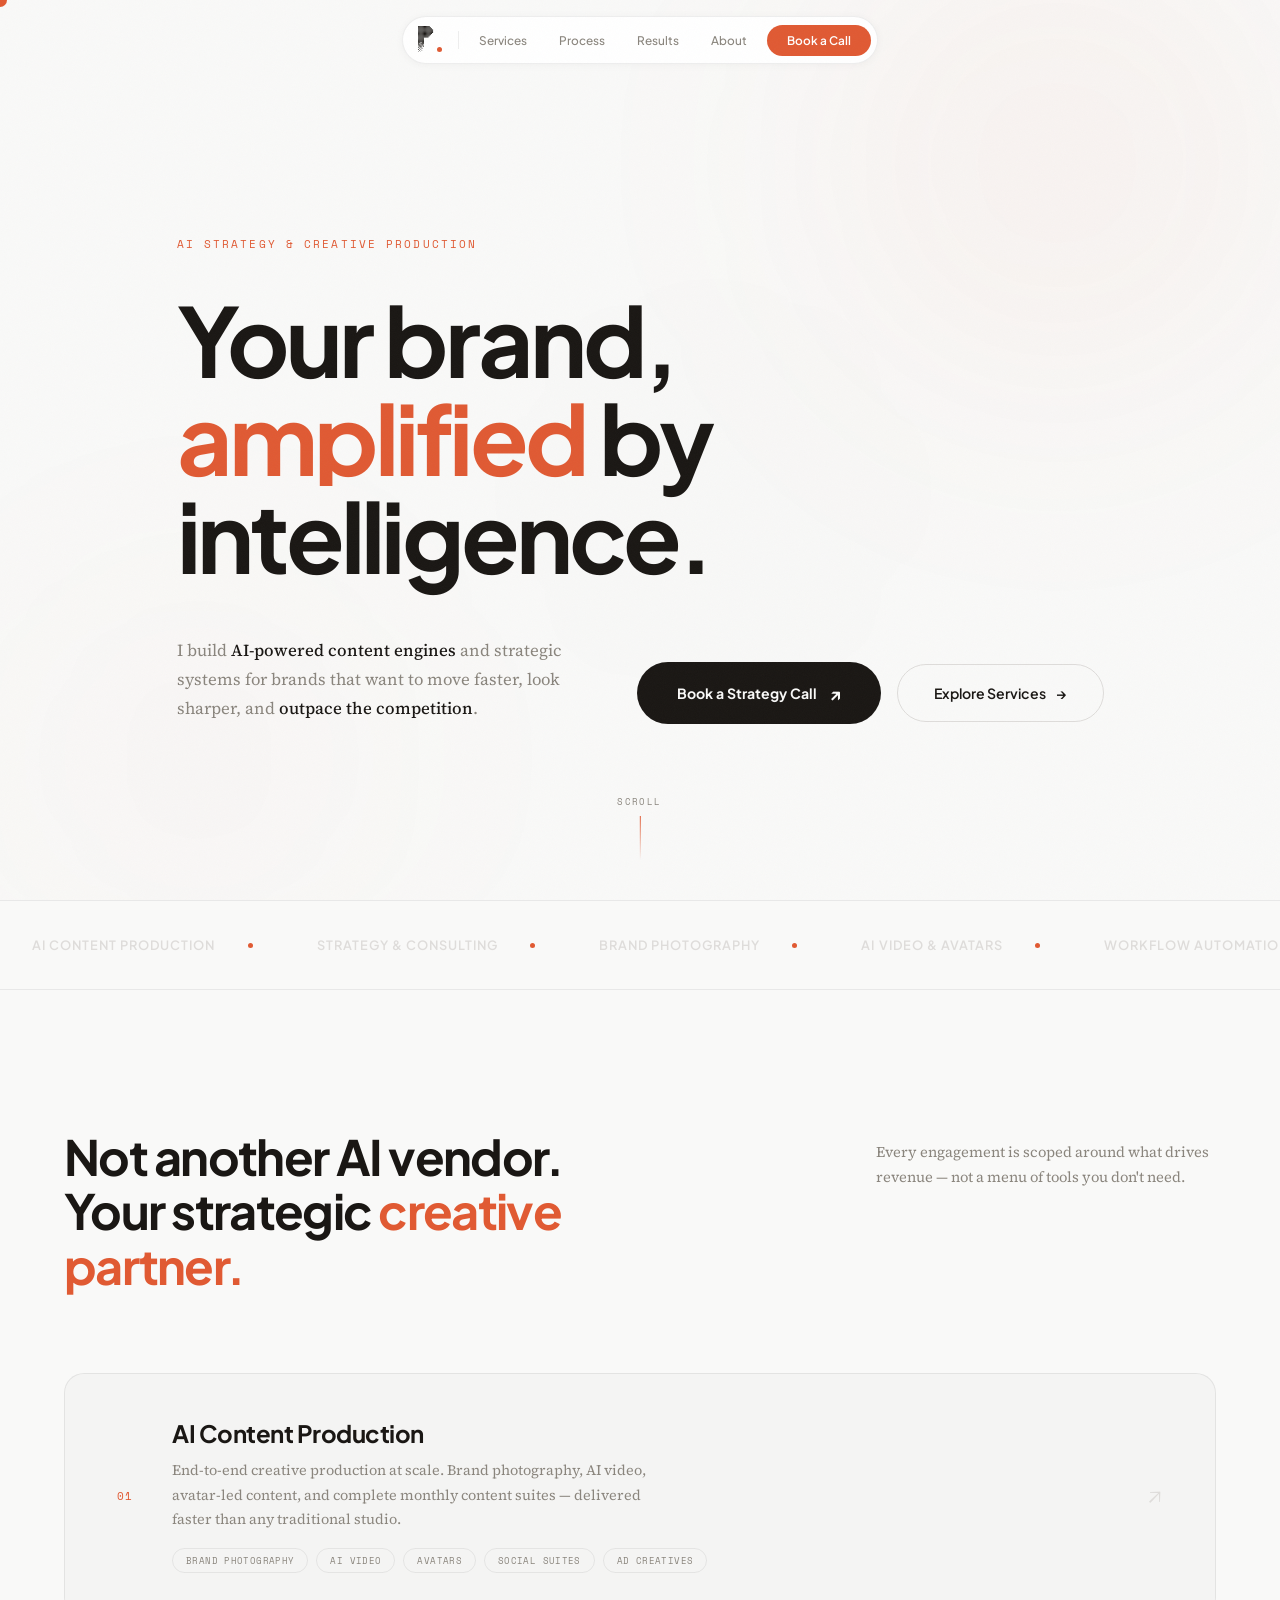
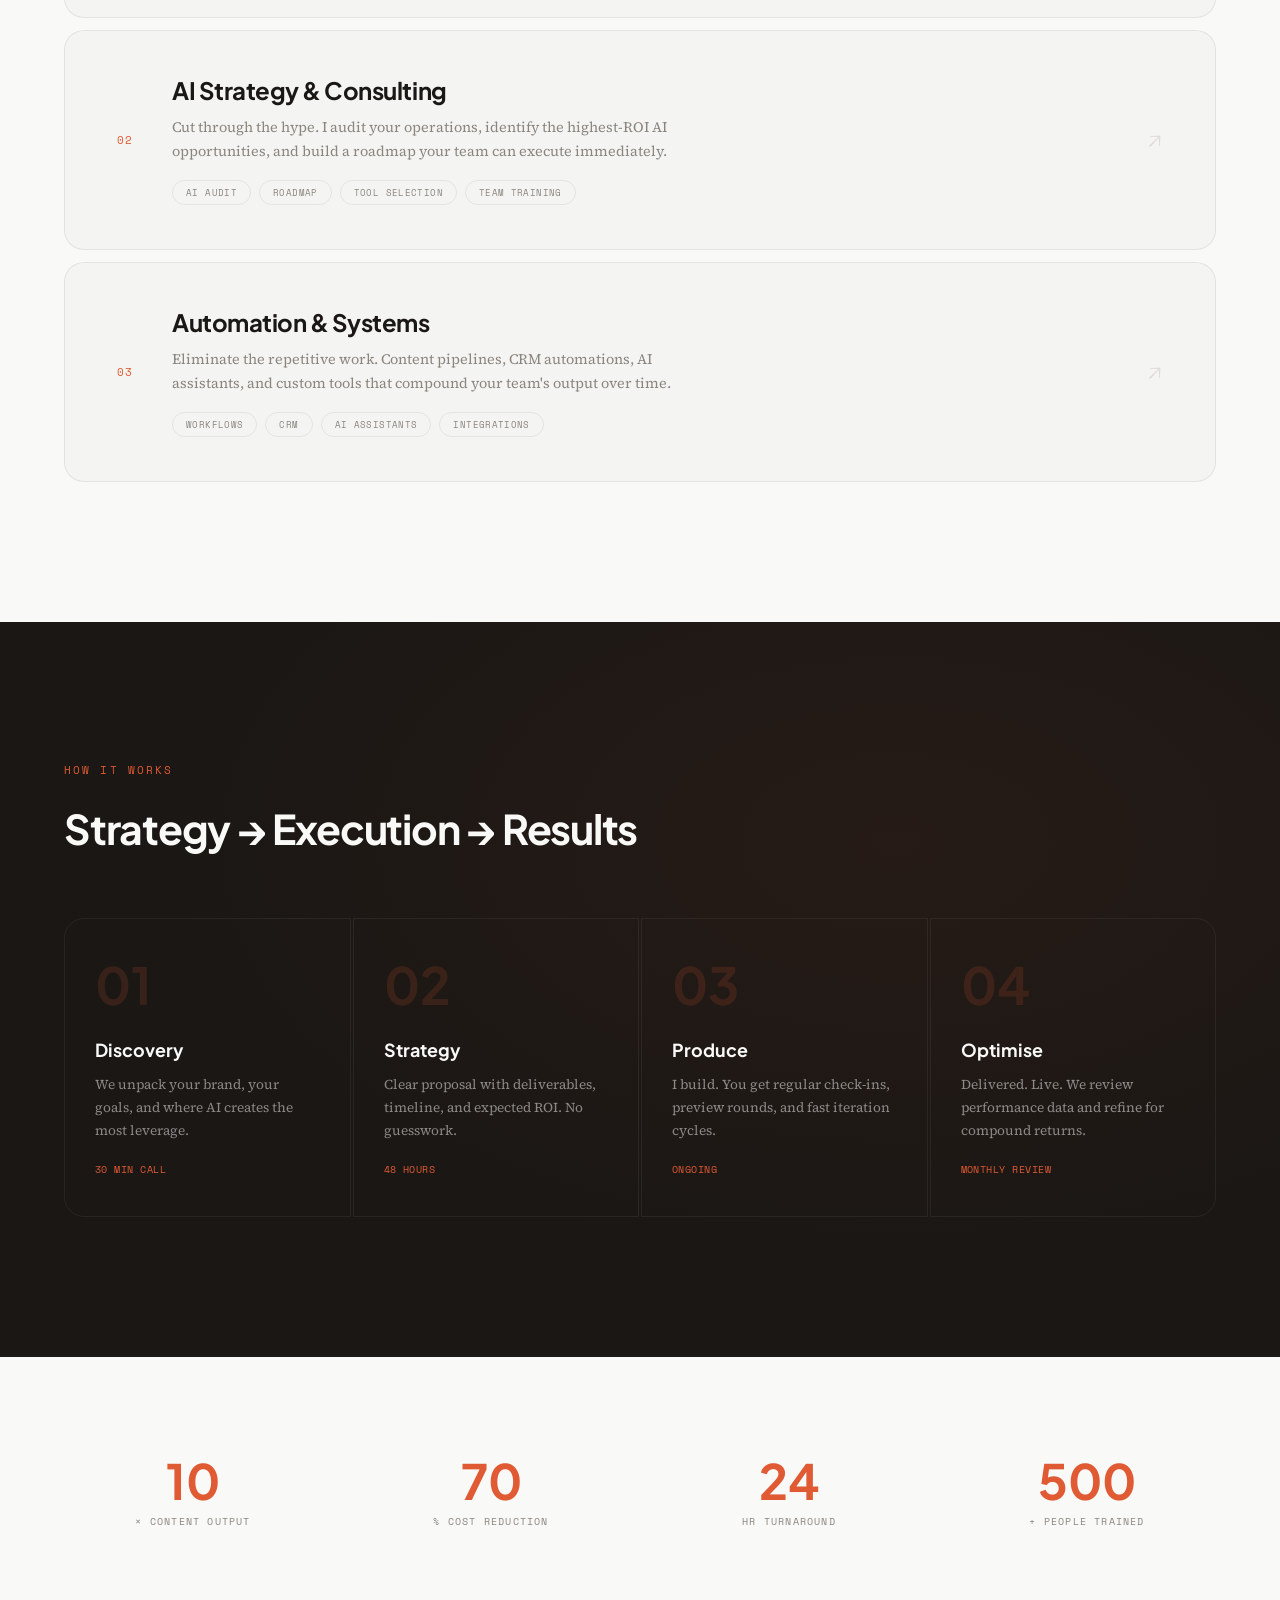
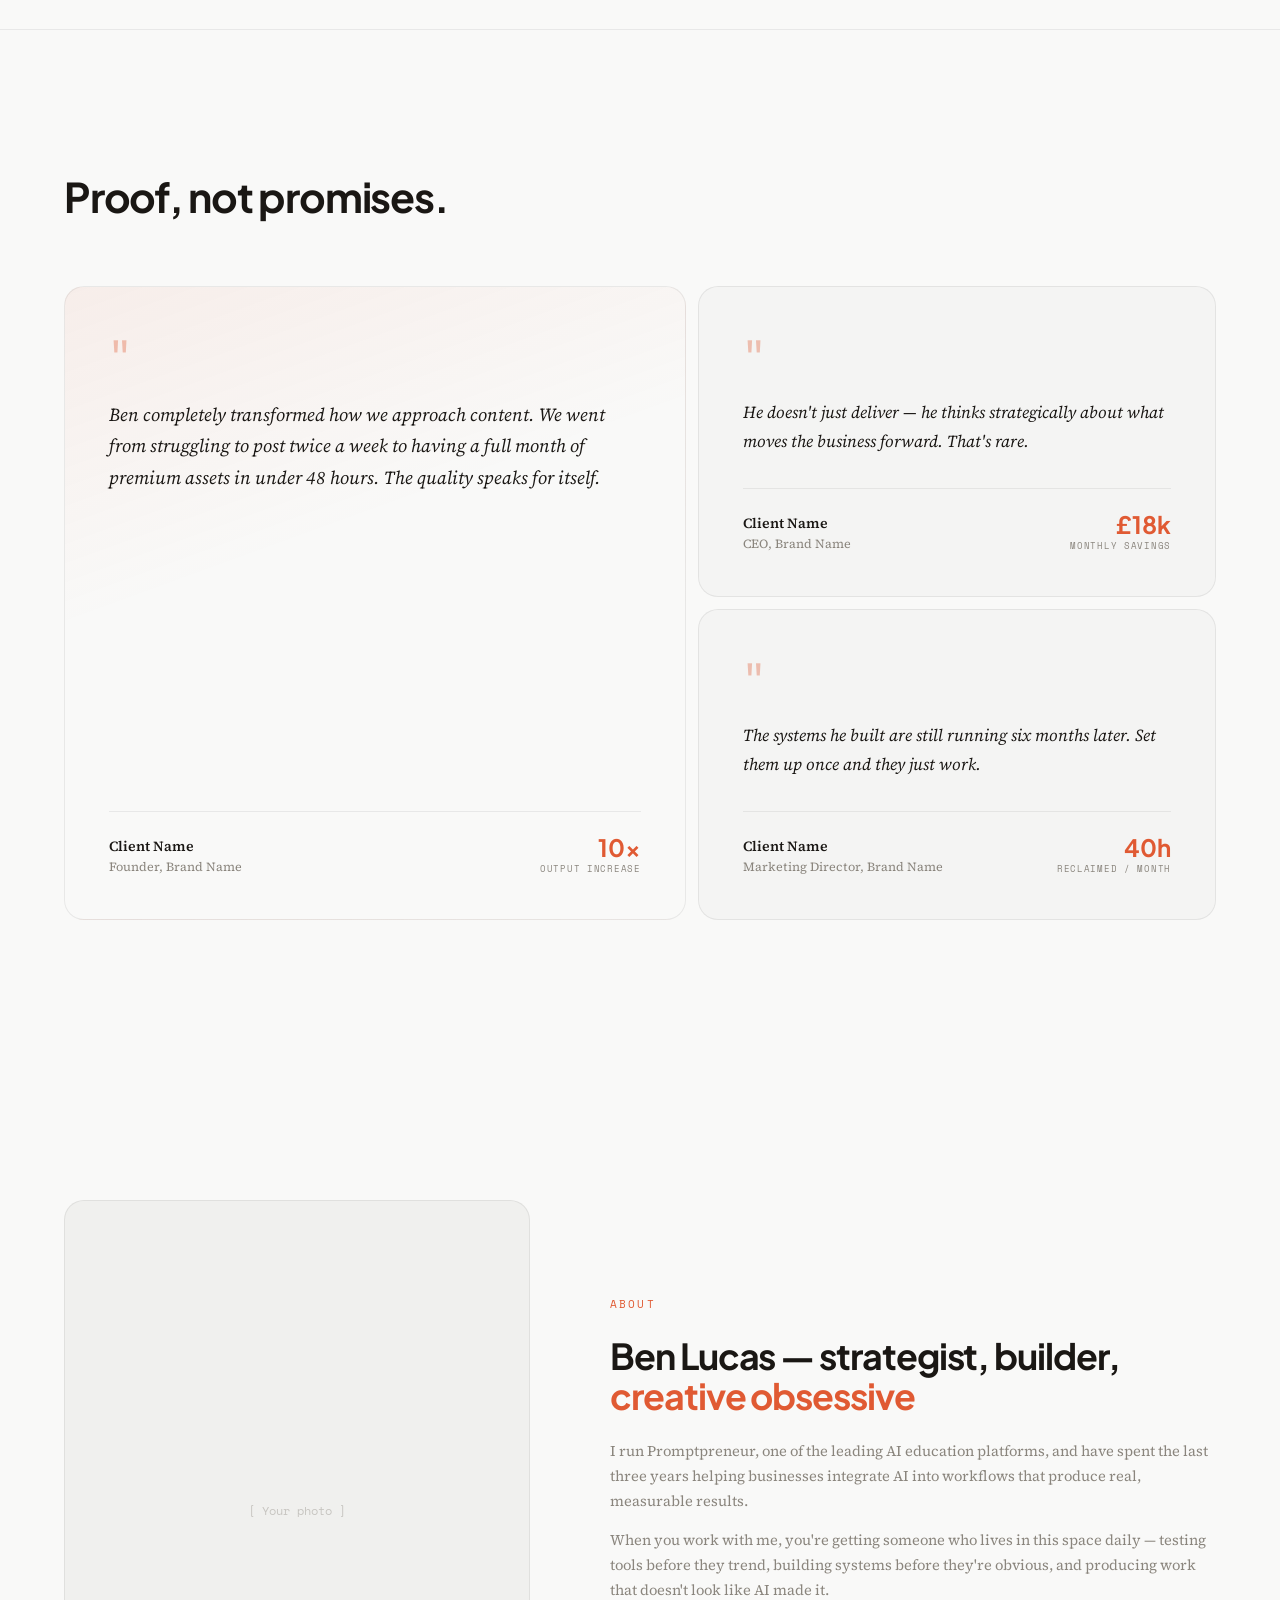
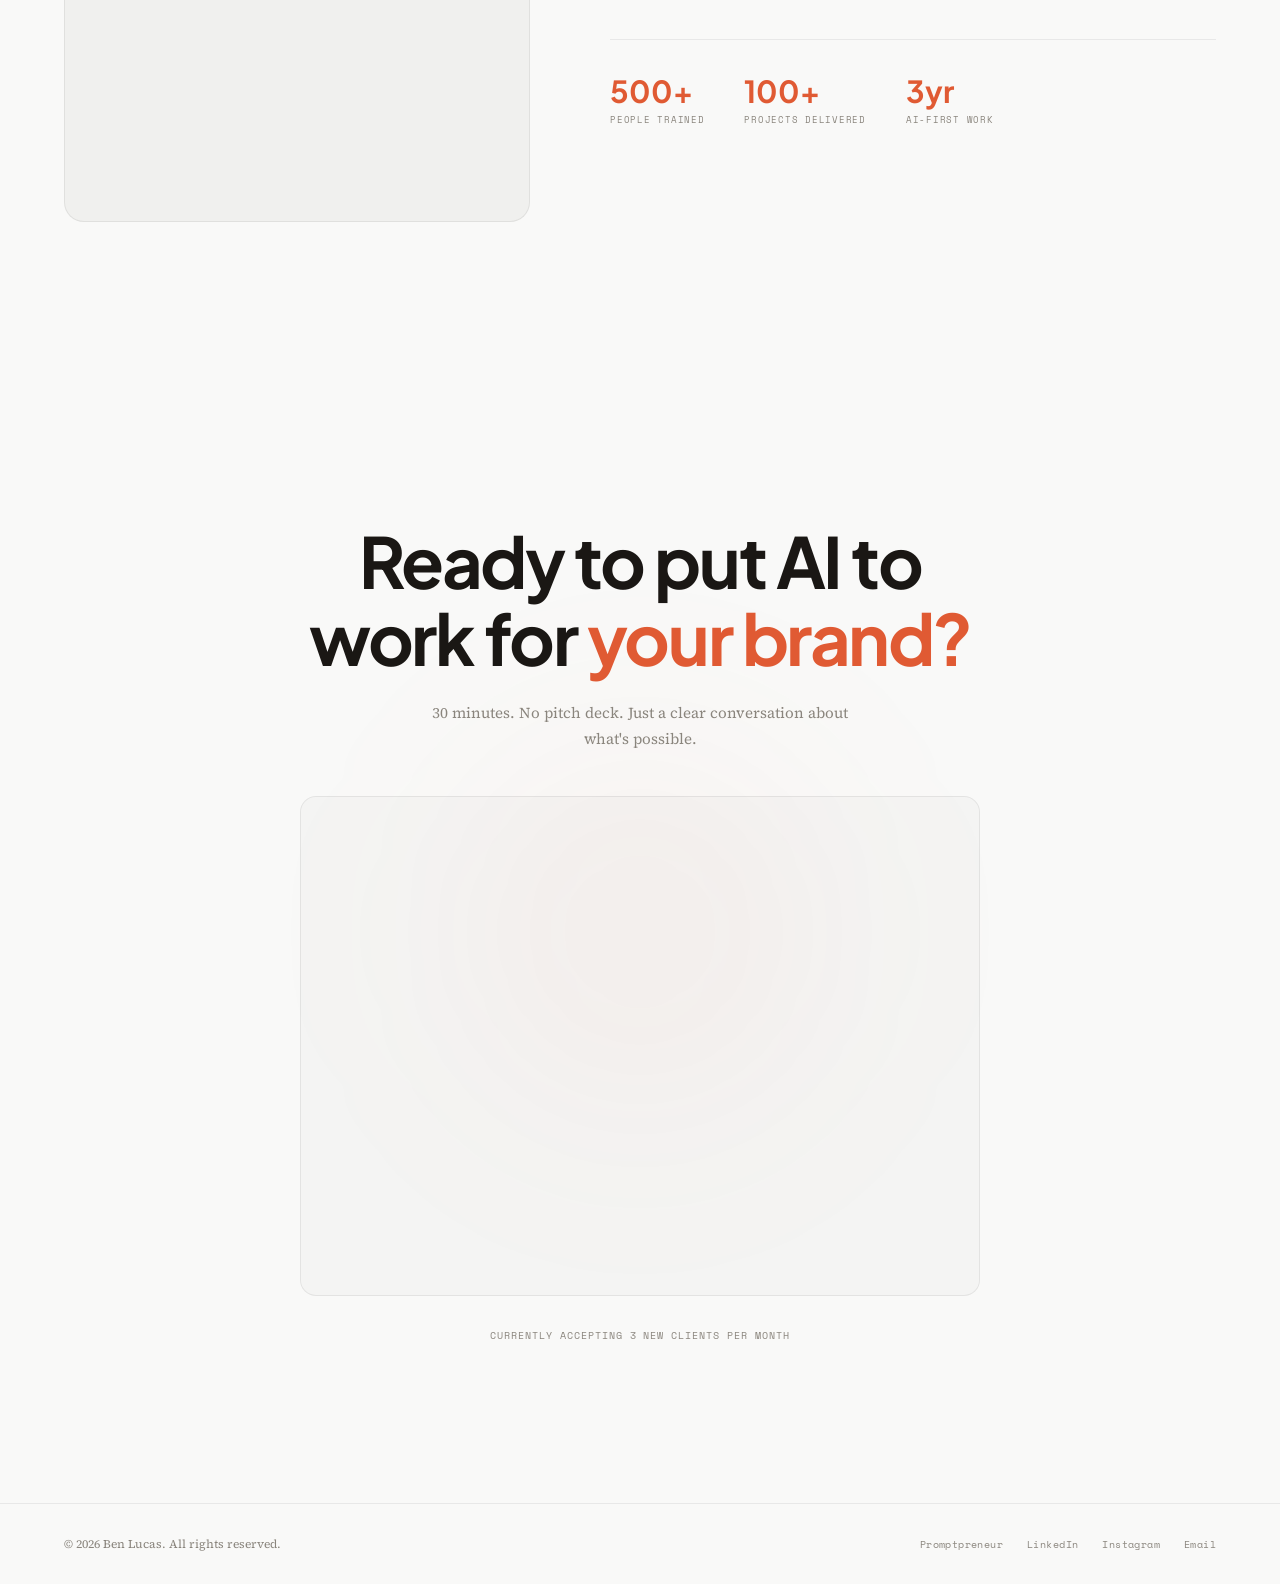
==== commit 9ad02e5c: "Extract inline CSS and JS into separate asset files Move inline styles and scripts out of index.html" ====
--- a/index.html
+++ b/index.html
@@ -23,864 +23,7 @@
 <!-- Favicon (replace with your own) -->
 <link rel="icon" type="image/svg+xml" href="data:image/svg+xml,<svg xmlns='http://www.w3.org/2000/svg' viewBox='0 0 100 100'><text y='.9em' font-size='90'>⚡</text></svg>">
 <link href="https://fonts.googleapis.com/css2?family=Plus+Jakarta+Sans:wght@300;400;500;600;700;800&family=Source+Serif+4:ital,wght@0,300;0,400;0,500;0,600;1,400;1,500&family=Space+Mono:wght@400;700&display=swap" rel="stylesheet">
-<style>
-*, *::before, *::after { margin: 0; padding: 0; box-sizing: border-box; }
-
-:root {
-  --bg: #f9f9f8;
-  --bg-deep: #f0f0ee;
-  --fg: #1a1714;
-  --muted: #8a857d;
-  --faint: #dedcda;
-  --glass: rgba(26, 23, 20, 0.02);
-  --glass-border: rgba(26, 23, 20, 0.07);
-  --accent: #e05a33;
-  --accent-soft: rgba(224, 90, 51, 0.07);
-  --accent-mid: rgba(224, 90, 51, 0.15);
-  --display: 'Plus Jakarta Sans', sans-serif;
-  --mono: 'Space Mono', monospace;
-  --body: 'Source Serif 4', Georgia, serif;
-}
-
-html { scroll-behavior: auto; cursor: none; }
-
-/* Global descender protection — ensures g, y, p, q never clip */
-h1, h2, h3, h4, h5, h6, p, a, span, li, blockquote {
-  -webkit-font-smoothing: antialiased;
-  text-rendering: optimizeLegibility;
-}
-
-body {
-  font-family: var(--body);
-  background: var(--bg);
-  color: var(--fg);
-  overflow-x: hidden;
-  -webkit-font-smoothing: antialiased;
-}
-
-/* ============ PRELOADER ============ */
-.preloader {
-  position: fixed;
-  inset: 0;
-  z-index: 10000;
-  background: var(--bg);
-  display: flex;
-  align-items: center;
-  justify-content: center;
-  transition: opacity 0.6s ease, visibility 0.6s ease;
-}
-.preloader.done {
-  opacity: 0;
-  visibility: hidden;
-  pointer-events: none;
-}
-.preloader-inner {
-  display: flex;
-  flex-direction: column;
-  align-items: center;
-  gap: 24px;
-}
-.preloader-logo {
-  width: 70px;
-  height: auto;
-}
-.preloader-logo svg {
-  width: 100%;
-  height: auto;
-}
-@keyframes preloaderEntry {
-  from { opacity: 0; transform: scale(0.5); }
-  70% { opacity: 1; transform: scale(1.04); }
-  to { opacity: 1; transform: scale(1); }
-}
-
-/* ============ CUSTOM CURSOR ============ */
-.cursor {
-  position: fixed;
-  width: 14px; height: 14px;
-  background: var(--accent);
-  border-radius: 50%;
-  pointer-events: none;
-  z-index: 9999;
-  mix-blend-mode: normal;
-  transition: width 0.35s cubic-bezier(0.16,1,0.3,1), height 0.35s cubic-bezier(0.16,1,0.3,1), margin 0.35s cubic-bezier(0.16,1,0.3,1), opacity 0.35s;
-  margin-left: -7px; margin-top: -7px;
-}
-.cursor.expand {
-  width: 56px; height: 56px;
-  margin-left: -28px; margin-top: -28px;
-  opacity: 0.18;
-}
-
-/* ============ GRAIN ============ */
-.grain {
-  position: fixed; inset: 0; z-index: 9000;
-  pointer-events: none;
-  opacity: 0.028;
-  background-image: url("data:image/svg+xml,%3Csvg viewBox='0 0 256 256' xmlns='http://www.w3.org/2000/svg'%3E%3Cfilter id='n'%3E%3CfeTurbulence type='fractalNoise' baseFrequency='0.85' numOctaves='4' stitchTiles='stitch'/%3E%3C/filter%3E%3Crect width='100%25' height='100%25' filter='url(%23n)'/%3E%3C/svg%3E");
-  background-size: 200px;
-}
-
-/* ============ LAYOUT ============ */
-.wrap { max-width: 1400px; margin: 0 auto; padding: 0 clamp(24px, 5vw, 80px); }
-
-/* ============ NAV ============ */
-.nav-outer {
-  padding: 16px 40px;
-  display: flex;
-  justify-content: center;
-  position: fixed;
-  top: 0; left: 0; right: 0;
-  z-index: 500;
-  transition: background 0.3s, transform 0.4s cubic-bezier(0.16,1,0.3,1);
-}
-.nav-outer.scrolled {
-  background: rgba(249,249,248,0.85);
-  backdrop-filter: blur(16px);
-  -webkit-backdrop-filter: blur(16px);
-}
-.nav-pill {
-  display: inline-flex;
-  align-items: center;
-  gap: 4px;
-  background: #fff;
-  border: 1px solid var(--glass-border);
-  border-radius: 100px;
-  padding: 5px 6px;
-  box-shadow: 0 1px 8px rgba(0,0,0,0.04);
-}
-.nav-logo {
-  display: inline-flex;
-  align-items: center;
-  gap: 0px;
-  text-decoration: none;
-  padding: 4px 10px 4px 8px;
-  position: relative;
-}
-.nav-logo svg {
-  height: 28px;
-  width: auto;
-  display: block;
-}
-.nav-logo-dot {
-  width: 5px;
-  height: 5px;
-  border-radius: 50%;
-  background: var(--accent);
-  margin-left: 1px;
-  align-self: flex-end;
-  margin-bottom: 2px;
-  transition: transform 0.3s ease;
-}
-.nav-logo:hover .nav-logo-dot {
-  transform: scale(1.4);
-}
-.nav-div {
-  width: 1px;
-  height: 18px;
-  background: var(--glass-border);
-  margin: 0 2px;
-}
-.nav-pill a.nav-link {
-  font-family: var(--display);
-  font-size: 0.74rem;
-  font-weight: 500;
-  color: var(--muted);
-  text-decoration: none;
-  padding: 8px 14px;
-  border-radius: 100px;
-  transition: all 0.25s;
-}
-.nav-pill a.nav-link:hover {
-  background: var(--bg-deep);
-  color: var(--fg);
-}
-.nav-cta {
-  font-family: var(--display);
-  font-size: 0.74rem;
-  font-weight: 600;
-  color: #fff;
-  background: var(--accent);
-  padding: 8px 20px;
-  border-radius: 100px;
-  text-decoration: none;
-  transition: background 0.3s;
-  margin-left: 2px;
-}
-.nav-cta:hover { background: var(--fg); }
-
-/* ============ HERO ============ */
-.hero {
-  min-height: 100vh;
-  display: flex; align-items: center;
-  position: relative;
-  overflow: hidden;
-}
-.orb {
-  position: absolute;
-  border-radius: 50%;
-  filter: blur(130px);
-  animation: float 22s ease-in-out infinite;
-}
-.orb-1 {
-  width: 650px; height: 650px;
-  background: radial-gradient(circle, rgba(224,90,51,0.07), transparent 70%);
-  top: -18%; right: -8%;
-}
-.orb-2 {
-  width: 500px; height: 500px;
-  background: radial-gradient(circle, rgba(224,90,51,0.04), transparent 70%);
-  bottom: -12%; left: -4%;
-  animation-delay: -8s;
-}
-.orb-3 {
-  width: 350px; height: 350px;
-  background: radial-gradient(circle, rgba(26,23,20,0.025), transparent 70%);
-  top: 35%; left: 42%;
-  animation-delay: -15s;
-}
-@keyframes float {
-  0%, 100% { transform: translate(0, 0) scale(1); }
-  33% { transform: translate(30px, -40px) scale(1.05); }
-  66% { transform: translate(-20px, 20px) scale(0.95); }
-}
-
-.hero-content { position: relative; z-index: 2; padding: 160px 0 100px; }
-
-.hero-tag {
-  font-family: var(--mono);
-  font-size: 0.66rem;
-  letter-spacing: 0.2em;
-  text-transform: uppercase;
-  color: var(--accent);
-  margin-bottom: 36px;
-  overflow: hidden;
-  padding-bottom: 0.15em;
-}
-.hero-tag span {
-  display: inline-block;
-  animation: slideUp 0.6s cubic-bezier(0.16,1,0.3,1) 0.15s both;
-}
-
-.hero h1 {
-  font-family: var(--display);
-  font-size: clamp(3.2rem, 7.5vw, 6.5rem);
-  font-weight: 700;
-  line-height: 1.02;
-  letter-spacing: -0.04em;
-  color: var(--fg);
-  margin-bottom: 52px;
-}
-.hero h1 .line { display: block; overflow: hidden; padding-bottom: 0.15em; margin-bottom: -0.15em; }
-.hero h1 .line span {
-  display: inline-block;
-  animation: slideUp 0.8s cubic-bezier(0.16,1,0.3,1) both;
-}
-.hero h1 .line:nth-child(1) span { animation-delay: 0.28s; }
-.hero h1 .line:nth-child(2) span { animation-delay: 0.4s; }
-.hero h1 .line:nth-child(3) span { animation-delay: 0.52s; }
-.hero h1 .accent-word {
-  color: var(--accent);
-  font-style: normal;
-}
-.hero h1 .cursor-gradient {
-  background: radial-gradient(circle 120px at var(--mx, -200px) var(--my, -200px), var(--fg) 0%, transparent 70%),
-              linear-gradient(0deg, var(--accent), var(--accent));
-  background-size: 100% 100%;
-  -webkit-background-clip: text;
-  -webkit-text-fill-color: transparent;
-  background-clip: text;
-}
-
-@keyframes slideUp {
-  from { transform: translateY(110%); }
-  to { transform: translateY(0); }
-}
-
-.hero-bottom {
-  display: flex; justify-content: space-between; align-items: flex-end; gap: 40px;
-  opacity: 0; animation: fadeIn 0.8s ease 0.85s forwards;
-}
-.hero-desc {
-  font-size: 1.05rem; font-weight: 400;
-  color: var(--muted); line-height: 1.75; max-width: 420px;
-}
-.hero-desc strong { color: var(--fg); font-weight: 500; }
-
-/* Magnetic button */
-.btn-magnetic {
-  display: inline-flex; align-items: center; gap: 12px;
-  padding: 20px 40px;
-  background: var(--fg);
-  color: var(--bg);
-  border: none; border-radius: 100px;
-  font-family: var(--display);
-  font-size: 0.88rem; font-weight: 700;
-  text-decoration: none;
-  cursor: none;
-  position: relative; overflow: hidden;
-  transition: transform 0.4s cubic-bezier(0.16,1,0.3,1);
-}
-.btn-magnetic::before {
-  content: '';
-  position: absolute; inset: 0;
-  background: var(--accent);
-  border-radius: 100px;
-  transform: scaleX(0);
-  transform-origin: right;
-  transition: transform 0.5s cubic-bezier(0.16,1,0.3,1);
-}
-.btn-magnetic:hover::before {
-  transform: scaleX(1);
-  transform-origin: left;
-}
-.btn-magnetic span { position: relative; z-index: 2; }
-.btn-magnetic .arrow {
-  position: relative; z-index: 2;
-  transition: transform 0.3s; font-size: 1.1rem;
-}
-.btn-magnetic:hover .arrow { transform: translateX(6px) rotate(-45deg); }
-
-/* Secondary outline button */
-.btn-outline {
-  display: inline-flex; align-items: center; gap: 10px;
-  padding: 19px 36px;
-  background: transparent;
-  color: var(--fg);
-  border: 1.5px solid var(--faint);
-  border-radius: 100px;
-  font-family: var(--display);
-  font-size: 0.88rem; font-weight: 600;
-  text-decoration: none;
-  cursor: none;
-  transition: all 0.35s cubic-bezier(0.16,1,0.3,1);
-  position: relative; overflow: hidden;
-}
-.btn-outline::before {
-  content: '';
-  position: absolute; inset: 0;
-  background: var(--fg);
-  border-radius: 100px;
-  transform: scaleY(0);
-  transform-origin: bottom;
-  transition: transform 0.45s cubic-bezier(0.16,1,0.3,1);
-}
-.btn-outline:hover { border-color: var(--fg); color: var(--bg); }
-.btn-outline:hover::before { transform: scaleY(1); transform-origin: top; }
-.btn-outline span { position: relative; z-index: 2; }
-.btn-outline .arrow { position: relative; z-index: 2; transition: transform 0.3s; }
-.btn-outline:hover .arrow { transform: translateX(5px); }
-
-.hero-buttons { display: flex; gap: 16px; align-items: center; flex-wrap: wrap; }
-
-/* Scroll indicator */
-.scroll-indicator {
-  position: absolute; bottom: 40px; left: 50%;
-  transform: translateX(-50%);
-  display: flex; flex-direction: column; align-items: center; gap: 8px;
-  opacity: 0; animation: fadeIn 0.5s ease 1.3s forwards;
-}
-.scroll-text {
-  font-family: var(--mono);
-  font-size: 0.58rem;
-  letter-spacing: 0.15em;
-  text-transform: uppercase;
-  color: var(--muted);
-}
-.scroll-line {
-  width: 1px; height: 44px;
-  background: linear-gradient(to bottom, var(--accent), transparent);
-  animation: scrollPulse 2.2s ease-in-out infinite;
-}
-@keyframes scrollPulse {
-  0%, 100% { opacity: 0.25; transform: scaleY(0.5); transform-origin: top; }
-  50% { opacity: 1; transform: scaleY(1); }
-}
-@keyframes fadeIn { from { opacity: 0; } to { opacity: 1; } }
-
-/* ============ MARQUEE ============ */
-.marquee-section {
-  padding: 36px 0;
-  border-top: 1px solid var(--glass-border);
-  border-bottom: 1px solid var(--glass-border);
-  overflow: hidden;
-}
-.marquee-track {
-  display: flex;
-  animation: marquee 35s linear infinite;
-  width: max-content;
-}
-.marquee-item {
-  font-family: var(--display);
-  font-size: 0.8rem; font-weight: 600;
-  text-transform: uppercase;
-  letter-spacing: 0.08em;
-  color: var(--faint);
-  white-space: nowrap;
-  padding: 0 32px;
-  display: flex; align-items: center; gap: 32px;
-  transition: color 0.3s;
-}
-.marquee-dot {
-  width: 5px; height: 5px;
-  background: var(--accent);
-  border-radius: 50%;
-  flex-shrink: 0;
-}
-@keyframes marquee {
-  0% { transform: translateX(0); }
-  100% { transform: translateX(-50%); }
-}
-
-/* ============ SERVICES ============ */
-.services { padding: 140px 0; }
-.services-top {
-  display: flex; justify-content: space-between; align-items: flex-start;
-  margin-bottom: 80px; gap: 48px;
-}
-.services-top h2 {
-  font-family: var(--display);
-  font-size: clamp(2.1rem, 3.8vw, 3.2rem);
-  font-weight: 700;
-  line-height: 1.12;
-  letter-spacing: -0.035em;
-  max-width: 580px;
-}
-.services-top h2 .accent-word { color: var(--accent); }
-.services-top p {
-  font-size: 0.92rem; font-weight: 400;
-  color: var(--muted); line-height: 1.7;
-  max-width: 340px; padding-top: 10px;
-}
-
-.service-cards { display: flex; flex-direction: column; gap: 12px; }
-
-.service-card {
-  background: var(--glass);
-  border: 1px solid var(--glass-border);
-  border-radius: 20px;
-  padding: 44px 52px;
-  display: grid;
-  grid-template-columns: auto 1fr auto;
-  gap: 40px;
-  align-items: center;
-  position: relative; overflow: hidden;
-  cursor: none;
-  transition: all 0.5s cubic-bezier(0.16,1,0.3,1);
-}
-.service-card::before {
-  content: '';
-  position: absolute; inset: 0;
-  background: linear-gradient(135deg, var(--accent-soft), transparent 50%);
-  opacity: 0;
-  transition: opacity 0.5s;
-}
-.service-card::after {
-  content: '';
-  position: absolute; left: 0; top: 0; bottom: 0;
-  width: 3px;
-  background: var(--accent);
-  transform: scaleY(0);
-  transform-origin: bottom;
-  transition: transform 0.4s cubic-bezier(0.16,1,0.3,1);
-  border-radius: 0 2px 2px 0;
-}
-.service-card:hover { transform: translateY(-3px); box-shadow: 0 20px 60px rgba(26,23,20,0.06); border-color: var(--accent-mid); }
-.service-card:hover::before { opacity: 1; }
-.service-card:hover::after { transform: scaleY(1); transform-origin: top; }
-
-.service-number {
-  font-family: var(--mono);
-  font-size: 0.68rem;
-  color: var(--accent);
-  letter-spacing: 0.05em;
-  position: relative; z-index: 2;
-}
-.service-info { position: relative; z-index: 2; }
-.service-info h3 {
-  font-family: var(--display);
-  font-size: 1.5rem; font-weight: 700;
-  letter-spacing: -0.02em;
-  margin-bottom: 10px;
-  transition: color 0.3s;
-}
-.service-card:hover .service-info h3 { color: var(--accent); }
-.service-info p {
-  font-size: 0.9rem; font-weight: 400;
-  color: var(--muted); line-height: 1.7;
-  max-width: 500px;
-}
-.service-tags-row { display: flex; flex-wrap: wrap; gap: 8px; margin-top: 16px; }
-.stag {
-  font-family: var(--mono);
-  font-size: 0.58rem;
-  letter-spacing: 0.04em;
-  text-transform: uppercase;
-  padding: 5px 13px;
-  border: 1px solid var(--glass-border);
-  border-radius: 100px;
-  color: var(--muted);
-  transition: all 0.3s;
-}
-.service-card:hover .stag { border-color: var(--accent-mid); color: var(--fg); }
-.service-arrow {
-  font-size: 1.5rem;
-  color: var(--faint);
-  position: relative; z-index: 2;
-  transition: all 0.4s cubic-bezier(0.16,1,0.3,1);
-}
-.service-card:hover .service-arrow { color: var(--accent); transform: translateX(8px) rotate(-45deg); }
-
-/* ============ PROCESS ============ */
-.process {
-  padding: 140px 0;
-  background: var(--fg);
-  color: var(--bg);
-  position: relative; overflow: hidden;
-}
-.process::before {
-  content: '';
-  position: absolute; inset: 0;
-  background: radial-gradient(ellipse at 70% 30%, rgba(224,90,51,0.06), transparent 60%);
-}
-.process .wrap { position: relative; z-index: 2; }
-.process-label {
-  font-family: var(--mono);
-  font-size: 0.66rem;
-  letter-spacing: 0.2em;
-  text-transform: uppercase;
-  color: var(--accent);
-  margin-bottom: 24px;
-}
-.process h2 {
-  font-family: var(--display);
-  font-size: clamp(1.9rem, 3.2vw, 2.8rem);
-  font-weight: 700;
-  letter-spacing: -0.03em;
-  margin-bottom: 64px;
-}
-
-.process-grid {
-  display: grid;
-  grid-template-columns: repeat(4, 1fr);
-  gap: 2px;
-}
-.process-step {
-  padding: 40px 30px;
-  position: relative; overflow: hidden;
-  border: 1px solid rgba(249,249,248,0.06);
-  transition: all 0.5s cubic-bezier(0.16,1,0.3,1);
-}
-.process-step:first-child { border-radius: 20px 0 0 20px; }
-.process-step:last-child { border-radius: 0 20px 20px 0; }
-.process-step:hover { background: rgba(224,90,51,0.04); }
-.process-step::after {
-  content: '';
-  position: absolute; bottom: 0; left: 0; right: 0;
-  height: 2px;
-  background: var(--accent);
-  transform: scaleX(0);
-  transform-origin: left;
-  transition: transform 0.6s cubic-bezier(0.16,1,0.3,1);
-}
-.process-step:hover::after { transform: scaleX(1); }
-.step-num {
-  font-family: var(--display);
-  font-size: 3.2rem; font-weight: 700;
-  color: var(--accent);
-  opacity: 0.15;
-  line-height: 1;
-  margin-bottom: 28px;
-}
-.process-step h4 {
-  font-family: var(--display);
-  font-size: 1.12rem; font-weight: 700;
-  margin-bottom: 12px;
-}
-.process-step p {
-  font-size: 0.85rem; font-weight: 400;
-  color: rgba(249,249,248,0.5);
-  line-height: 1.7;
-}
-.step-duration {
-  font-family: var(--mono);
-  font-size: 0.6rem;
-  color: var(--accent);
-  letter-spacing: 0.05em;
-  margin-top: 20px;
-  text-transform: uppercase;
-}
-
-/* ============ METRICS ============ */
-.metrics {
-  padding: 100px 0;
-  border-bottom: 1px solid var(--glass-border);
-}
-.metrics-grid {
-  display: grid;
-  grid-template-columns: repeat(4, 1fr);
-  gap: 40px;
-  text-align: center;
-}
-.metric-val {
-  font-family: var(--display);
-  font-size: clamp(2.4rem, 3.8vw, 3.8rem);
-  font-weight: 700;
-  color: var(--accent);
-  line-height: 1;
-  margin-bottom: 8px;
-}
-.metric-label {
-  font-family: var(--mono);
-  font-size: 0.62rem;
-  letter-spacing: 0.12em;
-  text-transform: uppercase;
-  color: var(--muted);
-}
-
-/* ============ TESTIMONIALS ============ */
-.testimonials { padding: 140px 0; }
-.testimonials h2 {
-  font-family: var(--display);
-  font-size: clamp(1.9rem, 3.2vw, 2.8rem);
-  font-weight: 700;
-  letter-spacing: -0.03em;
-  margin-bottom: 64px;
-}
-.test-grid {
-  display: grid;
-  grid-template-columns: 1.2fr 1fr;
-  gap: 12px;
-}
-.test-card {
-  background: var(--glass);
-  border: 1px solid var(--glass-border);
-  border-radius: 20px;
-  padding: 44px;
-  position: relative; overflow: hidden;
-  transition: all 0.4s ease;
-}
-.test-card:hover { border-color: var(--accent-mid); box-shadow: 0 12px 40px rgba(26,23,20,0.04); }
-.test-card.featured {
-  grid-row: 1 / 3;
-  display: flex; flex-direction: column; justify-content: space-between;
-  background: linear-gradient(160deg, var(--accent-soft), transparent 40%);
-}
-.test-quote-mark {
-  font-family: var(--display);
-  font-size: 3.5rem;
-  color: var(--accent);
-  opacity: 0.35;
-  line-height: 1;
-  margin-bottom: 12px;
-}
-.test-quote {
-  font-family: var(--body);
-  font-size: 1.05rem; font-weight: 400;
-  font-style: italic;
-  line-height: 1.7; color: var(--fg);
-  margin-bottom: 32px;
-}
-.test-card.featured .test-quote { font-size: 1.15rem; }
-.test-footer {
-  padding-top: 20px;
-  border-top: 1px solid var(--glass-border);
-  display: flex; justify-content: space-between; align-items: flex-end;
-}
-.test-name { font-weight: 600; font-size: 0.88rem; }
-.test-role { font-size: 0.78rem; color: var(--muted); margin-top: 2px; }
-.test-stat { text-align: right; }
-.test-stat-val {
-  font-family: var(--display);
-  font-size: 1.5rem; font-weight: 700;
-  color: var(--accent);
-}
-.test-stat-label {
-  font-family: var(--mono);
-  font-size: 0.56rem;
-  letter-spacing: 0.08em;
-  text-transform: uppercase;
-  color: var(--muted);
-}
-
-/* ============ ABOUT ============ */
-.about { padding: 140px 0; }
-.about-grid {
-  display: grid;
-  grid-template-columns: 1fr 1.3fr;
-  gap: 80px;
-  align-items: center;
-}
-.about-img {
-  aspect-ratio: 3/4;
-  background: var(--bg-deep);
-  border: 1px solid var(--glass-border);
-  border-radius: 20px;
-  position: relative; overflow: hidden;
-  display: flex; align-items: center; justify-content: center;
-}
-.about-img-text {
-  font-family: var(--mono);
-  font-size: 0.72rem;
-  color: var(--muted); opacity: 0.4;
-}
-.about-label {
-  font-family: var(--mono);
-  font-size: 0.66rem;
-  letter-spacing: 0.2em;
-  text-transform: uppercase;
-  color: var(--accent);
-  margin-bottom: 24px;
-}
-.about h2 {
-  font-family: var(--display);
-  font-size: clamp(1.9rem, 2.8vw, 2.6rem);
-  font-weight: 700;
-  line-height: 1.1;
-  letter-spacing: -0.03em;
-  margin-bottom: 24px;
-}
-.about h2 .accent-word { color: var(--accent); }
-.about p {
-  font-size: 0.92rem; font-weight: 400;
-  color: var(--muted); line-height: 1.7;
-  margin-bottom: 14px;
-}
-.about-creds {
-  display: flex; gap: 40px;
-  margin-top: 36px;
-  padding-top: 36px;
-  border-top: 1px solid var(--glass-border);
-}
-.cred-val {
-  font-family: var(--display);
-  font-size: 1.9rem; font-weight: 700;
-  color: var(--accent); line-height: 1;
-}
-.cred-label {
-  font-family: var(--mono);
-  font-size: 0.58rem;
-  letter-spacing: 0.08em;
-  text-transform: uppercase;
-  color: var(--muted);
-  margin-top: 6px;
-}
-
-/* ============ FINAL CTA ============ */
-.final-cta {
-  padding: 160px 0;
-  text-align: center;
-  position: relative; overflow: hidden;
-}
-.final-cta .orb-cta {
-  position: absolute;
-  width: 700px; height: 700px;
-  border-radius: 50%;
-  background: radial-gradient(circle, rgba(224,90,51,0.06), transparent 55%);
-  filter: blur(100px);
-  top: 50%; left: 50%;
-  transform: translate(-50%, -50%);
-  animation: float 18s ease-in-out infinite;
-}
-.final-cta .wrap { position: relative; z-index: 2; }
-.final-cta h2 {
-  font-family: var(--display);
-  font-size: clamp(2.8rem, 5.5vw, 4.5rem);
-  font-weight: 700;
-  line-height: 1.1;
-  letter-spacing: -0.035em;
-  margin-bottom: 24px;
-}
-.final-cta h2 .accent-word { color: var(--accent); }
-.final-cta p {
-  font-size: 0.95rem; font-weight: 400;
-  color: var(--muted); line-height: 1.7;
-  max-width: 420px; margin: 0 auto 44px;
-}
-.cal-embed-wrap {
-  max-width: 680px;
-  margin: 0 auto 32px;
-}
-.final-cta .cta-note {
-  font-family: var(--mono);
-  font-size: 0.62rem;
-  letter-spacing: 0.1em;
-  text-transform: uppercase;
-  color: var(--muted);
-  margin-top: 24px;
-}
-
-/* ============ FOOTER ============ */
-footer {
-  padding: 32px 0;
-  border-top: 1px solid var(--glass-border);
-}
-.foot-inner {
-  display: flex; justify-content: space-between; align-items: center;
-}
-.foot-copy { font-size: 0.74rem; color: var(--muted); font-weight: 400; }
-.foot-links { display: flex; gap: 24px; }
-.foot-links a {
-  font-family: var(--mono);
-  font-size: 0.63rem;
-  color: var(--muted);
-  text-decoration: none;
-  letter-spacing: 0.04em;
-  transition: color 0.2s;
-}
-.foot-links a:hover { color: var(--accent); }
-
-/* ============ SCROLL ANIMATIONS ============ */
-.reveal-up {
-  opacity: 0; transform: translateY(40px);
-  transition: all 0.8s cubic-bezier(0.16,1,0.3,1);
-}
-.reveal-up.vis { opacity: 1; transform: translateY(0); }
-.stagger-parent.vis .stagger-child { opacity: 1; transform: translateY(0); }
-.stagger-child {
-  opacity: 0; transform: translateY(30px);
-  transition: all 0.7s cubic-bezier(0.16,1,0.3,1);
-}
-.stagger-child:nth-child(1) { transition-delay: 0s; }
-.stagger-child:nth-child(2) { transition-delay: 0.1s; }
-.stagger-child:nth-child(3) { transition-delay: 0.2s; }
-.stagger-child:nth-child(4) { transition-delay: 0.3s; }
-
-/* ============ RESPONSIVE ============ */
-@media (max-width: 1024px) {
-  .service-card { grid-template-columns: auto 1fr; gap: 24px; }
-  .service-arrow { display: none; }
-  .process-grid { grid-template-columns: repeat(2, 1fr); }
-  .process-step:first-child { border-radius: 20px 0 0 0; }
-  .process-step:nth-child(2) { border-radius: 0 20px 0 0; }
-  .process-step:nth-child(3) { border-radius: 0 0 0 20px; }
-  .process-step:last-child { border-radius: 0 0 20px 0; }
-  .test-grid { grid-template-columns: 1fr; }
-  .test-card.featured { grid-row: auto; }
-}
-@media (max-width: 768px) {
-  .cursor { display: none; }
-  html { cursor: auto; }
-  .nav-pill a.nav-link { display: none; }
-  .nav-div { display: none; }
-  .hero h1 { font-size: clamp(2.4rem, 10vw, 3.8rem); }
-  .hero-bottom { flex-direction: column; align-items: flex-start; }
-  .hero-buttons { flex-direction: column; width: 100%; }
-  .btn-magnetic, .btn-outline { width: 100%; justify-content: center; }
-  .services-top { flex-direction: column; }
-  .service-card { grid-template-columns: 1fr; padding: 32px; }
-  .service-number { margin-bottom: -8px; }
-  .process-grid { grid-template-columns: 1fr; }
-  .process-step { border-radius: 0 !important; }
-  .process-step:first-child { border-radius: 20px 20px 0 0 !important; }
-  .process-step:last-child { border-radius: 0 0 20px 20px !important; }
-  .metrics-grid { grid-template-columns: repeat(2, 1fr); gap: 40px 20px; }
-  .about-grid { grid-template-columns: 1fr; gap: 40px; }
-  .about-img { max-width: 280px; }
-  .about-creds { flex-wrap: wrap; gap: 24px; }
-  .foot-inner { flex-direction: column; gap: 12px; }
-}
-</style>
+<link rel="stylesheet" href="css/styles.css">
 </head>
 <body>
 
@@ -1185,390 +328,9 @@
   </div>
 </footer>
 
-<script data-cfasync="false" src="/cdn-cgi/scripts/5c5dd728/cloudflare-static/email-decode.min.js"></script><script>
-// ====== CUSTOM CURSOR ======
-const cursor = document.getElementById('cursor');
-let cursorX = 0, cursorY = 0, clientX = 0, clientY = 0;
-document.addEventListener('mousemove', (e) => { clientX = e.clientX; clientY = e.clientY; });
-function updateCursor() {
-  cursorX += (clientX - cursorX) * 0.12;
-  cursorY += (clientY - cursorY) * 0.12;
-  cursor.style.left = cursorX + 'px';
-  cursor.style.top = cursorY + 'px';
-  requestAnimationFrame(updateCursor);
-}
-updateCursor();
-document.querySelectorAll('a, button, .service-card, .process-step, .test-card').forEach(el => {
-  el.addEventListener('mouseenter', () => cursor.classList.add('expand'));
-  el.addEventListener('mouseleave', () => cursor.classList.remove('expand'));
-});
-
-// ====== MAGNETIC BUTTONS ======
-document.querySelectorAll('[data-magnetic]').forEach(btn => {
-  btn.addEventListener('mousemove', (e) => {
-    const rect = btn.getBoundingClientRect();
-    const x = e.clientX - rect.left - rect.width / 2;
-    const y = e.clientY - rect.top - rect.height / 2;
-    btn.style.transform = `translate(${x * 0.25}px, ${y * 0.25}px)`;
-  });
-  btn.addEventListener('mouseleave', () => { btn.style.transform = 'translate(0, 0)'; });
-});
-
-// ====== SCROLL REVEALS ======
-const revealEls = document.querySelectorAll('.reveal-up');
-const staggerParents = document.querySelectorAll('.stagger-parent');
-const observer = new IntersectionObserver((entries) => {
-  entries.forEach(e => {
-    if (e.isIntersecting) { e.target.classList.add('vis'); observer.unobserve(e.target); }
-  });
-}, { threshold: 0.12, rootMargin: '0px 0px -50px 0px' });
-revealEls.forEach(el => observer.observe(el));
-staggerParents.forEach(el => observer.observe(el));
-
-// ====== COUNT-UP ======
-const metricVals = document.querySelectorAll('[data-count]');
-let metricsCounted = false;
-const metricsObs = new IntersectionObserver((entries) => {
-  entries.forEach(e => {
-    if (e.isIntersecting && !metricsCounted) {
-      metricsCounted = true;
-      metricVals.forEach(el => {
-        const target = parseInt(el.dataset.count);
-        const duration = 2000;
-        const start = performance.now();
-        function tick(now) {
-          const progress = Math.min((now - start) / duration, 1);
-          const eased = 1 - Math.pow(1 - progress, 3);
-          el.textContent = Math.round(target * eased);
-          if (progress < 1) requestAnimationFrame(tick);
-        }
-        requestAnimationFrame(tick);
-      });
-    }
-  });
-}, { threshold: 0.3 });
-const mg = document.getElementById('metricsGrid');
-if (mg) metricsObs.observe(mg);
-
-// ====== PARALLAX ORBS ======
-window.addEventListener('scroll', () => {
-  const s = window.scrollY;
-  document.querySelectorAll('.orb').forEach((o, i) => {
-    o.style.transform = `translateY(${s * (i + 1) * 0.025}px)`;
-  });
-});
-
-// ====== SMOOTH SCROLL ======
-document.querySelectorAll('a[href^="#"]').forEach(a => {
-  a.addEventListener('click', (e) => {
-    e.preventDefault();
-    const target = document.querySelector(a.getAttribute('href'));
-    if (target) target.scrollIntoView({ behavior: 'smooth', block: 'start' });
-  });
-});
-
-// ====== AMPLIFIED CURSOR GRADIENT ======
-const cursorGradientEl = document.getElementById('cursorGradient');
-if (cursorGradientEl) {
-  const heroSection = document.querySelector('.hero');
-  heroSection.addEventListener('mousemove', (e) => {
-    const rect = cursorGradientEl.getBoundingClientRect();
-    const x = e.clientX - rect.left;
-    const y = e.clientY - rect.top;
-    cursorGradientEl.style.setProperty('--mx', x + 'px');
-    cursorGradientEl.style.setProperty('--my', y + 'px');
-  });
-  heroSection.addEventListener('mouseleave', () => {
-    cursorGradientEl.style.setProperty('--mx', '-200px');
-    cursorGradientEl.style.setProperty('--my', '-200px');
-  });
-}
-
-// ====== NAV HIDE/SHOW + SCROLL BLUR ======
-let lastScroll = 0;
-const navOuter = document.getElementById('navOuter');
-window.addEventListener('scroll', () => {
-  const c = window.scrollY;
-  if (c > lastScroll && c > 120) {
-    navOuter.style.transform = 'translateY(-100%)';
-  } else {
-    navOuter.style.transform = 'translateY(0)';
-  }
-  if (c > 40) navOuter.classList.add('scrolled');
-  else navOuter.classList.remove('scrolled');
-  lastScroll = c;
-});
-
-// ====== NAV PIXEL P LOGO (SVG + Scale Pop Hover) ======
-(function() {
-  const S = 8;
-  const bodyRows = [
-    [1,2,3,4,5,6,7,8,9,10],
-    [1,2,3,4,5,6,7,8,9,10,11],
-    [1,2,3,4,5,6,7,8,9,10,11,12],
-    [1,2,3,4,5,6,7,8,9,10,11,12,13],
-    [1,2,3,4,5,6,7,8,9,10,11,12,13],
-    [1,2,3,4,5,6,7,8,9,10,11,12,13],
-    [1,2,3,4,5,6,7,8,9,10,11,12],
-    [1,2,3,4,5,6,7,8,9,10,11],
-    [1,2,3,4,5,6,7,8,9,10],
-    [1,2,3,4,5,6,7,8,9],
-    [1,2,3,4,5],
-    [1,2,3,4,5],
-    [1,2,3,4,5],
-    [1,2,3,4,5],
-  ];
-  const dissolvePixels = [
-    [1,14,8],[2,14,8],[4,14,8],[5,14,8],
-    [1,15,8],[3,15,8],[4,15,8],[5,15,8],
-    [1,16,8],[2,16,8],[4,16,8],
-    [2,17,8],[3,17,8],[5,17,8],
-    [1,18,7],[3,18,7],
-    [2,19,6],[4,19,6],
-    [1,20,6],[3,20,5],
-    [2,21,5],[4,21,4],
-    [1,22,4],[3,22,3],
-  ];
-
-  const svg = document.getElementById('navLogoSvg');
-  if (!svg) return;
-  const g = document.createElementNS('http://www.w3.org/2000/svg', 'g');
-  g.setAttribute('fill', '#1a1714');
-  const allRects = [];
-
-  bodyRows.forEach((cols, row) => {
-    cols.forEach((col, ci) => {
-      const rect = document.createElementNS('http://www.w3.org/2000/svg', 'rect');
-      rect.setAttribute('x', col * S);
-      rect.setAttribute('y', row * S);
-      rect.setAttribute('width', S);
-      rect.setAttribute('height', S);
-      rect.dataset.row = row;
-      rect.dataset.col = ci;
-      rect.dataset.type = 'body';
-      g.appendChild(rect);
-      allRects.push(rect);
-    });
-  });
-
-  dissolvePixels.forEach((p) => {
-    const [col, row, size] = p;
-    const rect = document.createElementNS('http://www.w3.org/2000/svg', 'rect');
-    rect.setAttribute('x', col * S);
-    rect.setAttribute('y', row * S);
-    rect.setAttribute('width', size);
-    rect.setAttribute('height', size);
-    rect.dataset.row = row;
-    rect.dataset.type = 'dissolve';
-    rect.dataset.dx = ((Math.random() - 0.5) * 16).toFixed(2);
-    rect.dataset.dy = (8 + Math.random() * 20).toFixed(2);
-    g.appendChild(rect);
-    allRects.push(rect);
-  });
-
-  svg.appendChild(g);
-
-  // Scale Pop hover animation
-  let animating = false;
-  function easeOutCubic(t) { return 1 - Math.pow(1 - t, 3); }
-  function easeInQuad(t) { return t * t; }
-
-  function animateScalePop() {
-    if (animating) return;
-    animating = true;
-
-    const pixelData = allRects.map((rect) => {
-      const row = parseInt(rect.dataset.row);
-      const col = parseInt(rect.dataset.col || 0);
-      const type = rect.dataset.type;
-      const delay = (row * 25 + col * 15) + Math.random() * 40;
-      const duration = 420 + Math.random() * 160;
-      const minScale = 0.08 + Math.random() * 0.12;
-      const dx = type === 'dissolve' ? parseFloat(rect.dataset.dx) : 0;
-      const dy = type === 'dissolve' ? parseFloat(rect.dataset.dy) : 0;
-      return { rect, delay, duration, minScale, type, dx, dy };
-    });
-
-    const start = performance.now();
-
-    function tick(now) {
-      const elapsed = now - start;
-      pixelData.forEach(({ rect, delay, duration, minScale, type, dx, dy }) => {
-        const t = (elapsed - delay) / duration;
-        if (t <= 0) return;
-        else if (t < 0.45) {
-          const p = easeInQuad(t / 0.45);
-          const s = 1 - p * (1 - minScale);
-          const o = 1 - p * 0.7;
-          if (type === 'dissolve') {
-            rect.setAttribute('transform', `translate(${dx * p} ${dy * p}) scale(${s})`);
-          } else {
-            const cx = parseFloat(rect.getAttribute('x')) + S / 2;
-            const cy = parseFloat(rect.getAttribute('y')) + S / 2;
-            rect.setAttribute('transform', `translate(${cx * (1 - s)} ${cy * (1 - s)}) scale(${s})`);
-          }
-          rect.setAttribute('opacity', o);
-        } else if (t < 1) {
-          const p = easeOutCubic((t - 0.45) / 0.55);
-          const s = minScale + p * (1.06 - minScale);
-          const sFinal = Math.min(s, 1.06);
-          const o = 0.3 + p * 0.7;
-          if (type === 'dissolve') {
-            rect.setAttribute('transform', `translate(${dx * (1 - p)} ${dy * (1 - p)}) scale(${Math.min(sFinal, 1)})`);
-          } else {
-            const cx = parseFloat(rect.getAttribute('x')) + S / 2;
-            const cy = parseFloat(rect.getAttribute('y')) + S / 2;
-            rect.setAttribute('transform', `translate(${cx * (1 - sFinal)} ${cy * (1 - sFinal)}) scale(${sFinal})`);
-          }
-          rect.setAttribute('opacity', Math.min(o, 1));
-        } else if (t < 1.15) {
-          const p = (t - 1) / 0.15;
-          const s = 1.06 - p * 0.06;
-          if (type === 'dissolve') {
-            rect.setAttribute('transform', '');
-          } else {
-            const cx = parseFloat(rect.getAttribute('x')) + S / 2;
-            const cy = parseFloat(rect.getAttribute('y')) + S / 2;
-            rect.setAttribute('transform', `translate(${cx * (1 - s)} ${cy * (1 - s)}) scale(${s})`);
-          }
-          rect.setAttribute('opacity', '1');
-        } else {
-          rect.setAttribute('transform', '');
-          rect.setAttribute('opacity', '1');
-        }
-      });
-
-      if (elapsed < 1400) {
-        requestAnimationFrame(tick);
-      } else {
-        allRects.forEach(rect => {
-          rect.setAttribute('transform', '');
-          rect.setAttribute('opacity', '1');
-        });
-        animating = false;
-      }
-    }
-    requestAnimationFrame(tick);
-  }
-
-  document.getElementById('logoLink').addEventListener('mouseenter', animateScalePop);
-})();
-</script>
-
-<script>
-// ====== PRELOADER LOGO ANIMATION (Scale Pop Boomerang) ======
-(function() {
-  const S = 8;
-  const bodyRows = [
-    [1,2,3,4,5,6,7,8,9,10],
-    [1,2,3,4,5,6,7,8,9,10,11],
-    [1,2,3,4,5,6,7,8,9,10,11,12],
-    [1,2,3,4,5,6,7,8,9,10,11,12,13],
-    [1,2,3,4,5,6,7,8,9,10,11,12,13],
-    [1,2,3,4,5,6,7,8,9,10,11,12,13],
-    [1,2,3,4,5,6,7,8,9,10,11,12],
-    [1,2,3,4,5,6,7,8,9,10,11],
-    [1,2,3,4,5,6,7,8,9,10],
-    [1,2,3,4,5,6,7,8,9],
-    [1,2,3,4,5],
-    [1,2,3,4,5],
-    [1,2,3,4,5],
-    [1,2,3,4,5],
-  ];
-  const dissolvePixels = [
-    [1,14,8],[2,14,8],[4,14,8],[5,14,8],
-    [1,15,8],[3,15,8],[4,15,8],[5,15,8],
-    [1,16,8],[2,16,8],[4,16,8],
-    [2,17,8],[3,17,8],[5,17,8],
-    [1,18,7],[3,18,7],
-    [2,19,6],[4,19,6],
-    [1,20,6],[3,20,5],
-    [2,21,5],[4,21,4],
-    [1,22,4],[3,22,3],
-  ];
-
-  const container = document.getElementById('preloaderLogo');
-  const styleTag = document.createElement('style');
-  let css = '';
-  const loopBase = 3.5;
-  let pixelIndex = 0;
-
-  bodyRows.forEach((cols, row) => {
-    cols.forEach((col, ci) => {
-      const minScale = 0.1 + Math.random() * 0.15;
-      css += `@keyframes pl_b${pixelIndex}{0%,100%{opacity:1;transform:scale(1)}15%{opacity:1;transform:scale(1)}35%{opacity:0.3;transform:scale(${minScale})}55%{opacity:1;transform:scale(1.08)}65%{opacity:1;transform:scale(1)}}`;
-      pixelIndex++;
-    });
-  });
-
-  dissolvePixels.forEach((p, i) => {
-    const dx = (Math.random() - 0.5) * 16;
-    const dy = 8 + Math.random() * 20;
-    css += `@keyframes pl_d${i}{0%,100%{opacity:1;transform:translate(0,0) scale(1)}15%{opacity:1;transform:translate(0,0) scale(1)}35%{opacity:0;transform:translate(${dx}px,${dy}px) scale(0)}55%{opacity:0.8;transform:translate(${dx*0.1}px,${dy*0.1}px) scale(1.1)}65%{opacity:1;transform:translate(0,0) scale(1)}}`;
-  });
-
-  styleTag.textContent = css;
-  container.appendChild(styleTag);
-
-  const svg = document.createElementNS('http://www.w3.org/2000/svg', 'svg');
-  svg.setAttribute('viewBox', '0 0 130 195');
-  svg.setAttribute('fill', 'none');
-  const g = document.createElementNS('http://www.w3.org/2000/svg', 'g');
-  g.setAttribute('fill', '#1a1714');
-
-  pixelIndex = 0;
-
-  bodyRows.forEach((cols, row) => {
-    cols.forEach((col, ci) => {
-      const rect = document.createElementNS('http://www.w3.org/2000/svg', 'rect');
-      rect.setAttribute('x', col * S);
-      rect.setAttribute('y', row * S);
-      rect.setAttribute('width', S);
-      rect.setAttribute('height', S);
-      const entryDel = row * 0.03 + ci * 0.012;
-      rect.style.opacity = '0';
-      rect.style.animation = `preloaderEntry 0.5s cubic-bezier(0.16,1,0.3,1) ${entryDel}s forwards`;
-      const waveDel = (row * 0.06 + ci * 0.04);
-      const loopDur = loopBase + Math.random() * 0.6;
-      rect.dataset.loop = `pl_b${pixelIndex} ${loopDur}s ease-in-out ${waveDel}s infinite`;
-      g.appendChild(rect);
-      pixelIndex++;
-    });
-  });
-
-  dissolvePixels.forEach((p, i) => {
-    const [col, row, size] = p;
-    const rect = document.createElementNS('http://www.w3.org/2000/svg', 'rect');
-    rect.setAttribute('x', col * S);
-    rect.setAttribute('y', row * S);
-    rect.setAttribute('width', size);
-    rect.setAttribute('height', size);
-    const entryDel = row * 0.03 + i * 0.015 + 0.1;
-    rect.style.opacity = '0';
-    rect.style.animation = `preloaderEntry 0.5s cubic-bezier(0.16,1,0.3,1) ${entryDel}s forwards`;
-    const waveDel = (row * 0.06 + (i % 5) * 0.08);
-    const loopDur = loopBase + 0.3 + Math.random() * 0.8;
-    rect.dataset.loop = `pl_d${i} ${loopDur}s ease-in-out ${waveDel}s infinite`;
-    g.appendChild(rect);
-  });
-
-  svg.appendChild(g);
-  container.appendChild(svg);
-
-  setTimeout(() => {
-    g.querySelectorAll('rect').forEach(el => {
-      if (el.dataset.loop) {
-        el.style.opacity = '1';
-        el.style.animation = el.dataset.loop;
-      }
-    });
-  }, 1600);
-
-  setTimeout(() => {
-    document.getElementById('preloader').classList.add('done');
-  }, 5200);
-})();
-</script>
+<script src="js/preloader.js"></script>
+<script src="js/app.js"></script>
+<script src="js/nav.js"></script>
 
 <!-- Cal.com Embed -->
 <script>
@@ -1599,4 +361,6 @@
     hideEventTypeDetails: false,
     layout: "month_view",
   });
-</script+</script>
+</body>
+</html>
--- a/css/styles.css
+++ b/css/styles.css
@@ -0,0 +1,860 @@
+/* ============================================
+   PROMPTPRENEUR.AI — Main Stylesheet
+   ============================================ */
+
+/* ============ RESET & VARIABLES ============ */
+*, *::before, *::after { margin: 0; padding: 0; box-sizing: border-box; }
+
+:root {
+  --bg: #f9f9f8;
+  --bg-deep: #f0f0ee;
+  --fg: #1a1714;
+  --muted: #8a857d;
+  --faint: #dedcda;
+  --glass: rgba(26, 23, 20, 0.02);
+  --glass-border: rgba(26, 23, 20, 0.07);
+  --accent: #e05a33;
+  --accent-soft: rgba(224, 90, 51, 0.07);
+  --accent-mid: rgba(224, 90, 51, 0.15);
+  --display: 'Plus Jakarta Sans', sans-serif;
+  --mono: 'Space Mono', monospace;
+  --body: 'Source Serif 4', Georgia, serif;
+}
+
+html { scroll-behavior: auto; cursor: none; }
+
+h1, h2, h3, h4, h5, h6, p, a, span, li, blockquote {
+  -webkit-font-smoothing: antialiased;
+  text-rendering: optimizeLegibility;
+}
+
+body {
+  font-family: var(--body);
+  background: var(--bg);
+  color: var(--fg);
+  overflow-x: hidden;
+  -webkit-font-smoothing: antialiased;
+}
+
+/* ============ PRELOADER ============ */
+.preloader {
+  position: fixed;
+  inset: 0;
+  z-index: 10000;
+  background: var(--bg);
+  display: flex;
+  align-items: center;
+  justify-content: center;
+  transition: opacity 0.6s ease, visibility 0.6s ease;
+}
+.preloader.done {
+  opacity: 0;
+  visibility: hidden;
+  pointer-events: none;
+}
+.preloader-inner {
+  display: flex;
+  flex-direction: column;
+  align-items: center;
+  gap: 24px;
+}
+.preloader-logo {
+  width: 70px;
+  height: auto;
+}
+.preloader-logo svg {
+  width: 100%;
+  height: auto;
+}
+@keyframes preloaderEntry {
+  from { opacity: 0; transform: scale(0.5); }
+  70% { opacity: 1; transform: scale(1.04); }
+  to { opacity: 1; transform: scale(1); }
+}
+
+/* ============ CUSTOM CURSOR ============ */
+.cursor {
+  position: fixed;
+  width: 14px; height: 14px;
+  background: var(--accent);
+  border-radius: 50%;
+  pointer-events: none;
+  z-index: 9999;
+  mix-blend-mode: normal;
+  transition: width 0.35s cubic-bezier(0.16,1,0.3,1), height 0.35s cubic-bezier(0.16,1,0.3,1), margin 0.35s cubic-bezier(0.16,1,0.3,1), opacity 0.35s;
+  margin-left: -7px; margin-top: -7px;
+}
+.cursor.expand {
+  width: 56px; height: 56px;
+  margin-left: -28px; margin-top: -28px;
+  opacity: 0.18;
+}
+
+/* ============ GRAIN ============ */
+.grain {
+  position: fixed; inset: 0; z-index: 9000;
+  pointer-events: none;
+  opacity: 0.028;
+  background-image: url("data:image/svg+xml,%3Csvg viewBox='0 0 256 256' xmlns='http://www.w3.org/2000/svg'%3E%3Cfilter id='n'%3E%3CfeTurbulence type='fractalNoise' baseFrequency='0.85' numOctaves='4' stitchTiles='stitch'/%3E%3C/filter%3E%3Crect width='100%25' height='100%25' filter='url(%23n)'/%3E%3C/svg%3E");
+  background-size: 200px;
+}
+
+/* ============ LAYOUT ============ */
+.wrap { max-width: 1400px; margin: 0 auto; padding: 0 clamp(24px, 5vw, 80px); }
+
+/* ============ NAV ============ */
+.nav-outer {
+  padding: 16px 40px;
+  display: flex;
+  justify-content: center;
+  position: fixed;
+  top: 0; left: 0; right: 0;
+  z-index: 500;
+  transition: background 0.3s, transform 0.4s cubic-bezier(0.16,1,0.3,1);
+}
+.nav-outer.scrolled {
+  background: rgba(249,249,248,0.85);
+  backdrop-filter: blur(16px);
+  -webkit-backdrop-filter: blur(16px);
+}
+.nav-pill {
+  display: inline-flex;
+  align-items: center;
+  gap: 4px;
+  background: #fff;
+  border: 1px solid var(--glass-border);
+  border-radius: 100px;
+  padding: 5px 6px;
+  box-shadow: 0 1px 8px rgba(0,0,0,0.04);
+}
+.nav-logo {
+  display: inline-flex;
+  align-items: center;
+  gap: 0px;
+  text-decoration: none;
+  padding: 4px 10px 4px 8px;
+  position: relative;
+}
+.nav-logo svg {
+  height: 28px;
+  width: auto;
+  display: block;
+}
+.nav-logo-dot {
+  width: 5px;
+  height: 5px;
+  border-radius: 50%;
+  background: var(--accent);
+  margin-left: 1px;
+  align-self: flex-end;
+  margin-bottom: 2px;
+  transition: transform 0.3s ease;
+}
+.nav-logo:hover .nav-logo-dot {
+  transform: scale(1.4);
+}
+.nav-div {
+  width: 1px;
+  height: 18px;
+  background: var(--glass-border);
+  margin: 0 2px;
+}
+.nav-pill a.nav-link {
+  font-family: var(--display);
+  font-size: 0.74rem;
+  font-weight: 500;
+  color: var(--muted);
+  text-decoration: none;
+  padding: 8px 14px;
+  border-radius: 100px;
+  transition: all 0.25s;
+}
+.nav-pill a.nav-link:hover {
+  background: var(--bg-deep);
+  color: var(--fg);
+}
+.nav-cta {
+  font-family: var(--display);
+  font-size: 0.74rem;
+  font-weight: 600;
+  color: #fff;
+  background: var(--accent);
+  padding: 8px 20px;
+  border-radius: 100px;
+  text-decoration: none;
+  transition: background 0.3s;
+  margin-left: 2px;
+}
+.nav-cta:hover { background: var(--fg); }
+
+/* ============ HERO ============ */
+.hero {
+  min-height: 100vh;
+  display: flex; align-items: center;
+  position: relative;
+  overflow: hidden;
+}
+.orb {
+  position: absolute;
+  border-radius: 50%;
+  filter: blur(130px);
+  animation: float 22s ease-in-out infinite;
+}
+.orb-1 {
+  width: 650px; height: 650px;
+  background: radial-gradient(circle, rgba(224,90,51,0.07), transparent 70%);
+  top: -18%; right: -8%;
+}
+.orb-2 {
+  width: 500px; height: 500px;
+  background: radial-gradient(circle, rgba(224,90,51,0.04), transparent 70%);
+  bottom: -12%; left: -4%;
+  animation-delay: -8s;
+}
+.orb-3 {
+  width: 350px; height: 350px;
+  background: radial-gradient(circle, rgba(26,23,20,0.025), transparent 70%);
+  top: 35%; left: 42%;
+  animation-delay: -15s;
+}
+@keyframes float {
+  0%, 100% { transform: translate(0, 0) scale(1); }
+  33% { transform: translate(30px, -40px) scale(1.05); }
+  66% { transform: translate(-20px, 20px) scale(0.95); }
+}
+
+.hero-content { position: relative; z-index: 2; padding: 160px 0 100px; }
+
+.hero-tag {
+  font-family: var(--mono);
+  font-size: 0.66rem;
+  letter-spacing: 0.2em;
+  text-transform: uppercase;
+  color: var(--accent);
+  margin-bottom: 36px;
+  overflow: hidden;
+  padding-bottom: 0.15em;
+}
+.hero-tag span {
+  display: inline-block;
+  animation: slideUp 0.6s cubic-bezier(0.16,1,0.3,1) 0.15s both;
+}
+
+.hero h1 {
+  font-family: var(--display);
+  font-size: clamp(3.2rem, 7.5vw, 6.5rem);
+  font-weight: 700;
+  line-height: 1.02;
+  letter-spacing: -0.04em;
+  color: var(--fg);
+  margin-bottom: 52px;
+}
+.hero h1 .line { display: block; overflow: hidden; padding-bottom: 0.15em; margin-bottom: -0.15em; }
+.hero h1 .line span {
+  display: inline-block;
+  animation: slideUp 0.8s cubic-bezier(0.16,1,0.3,1) both;
+}
+.hero h1 .line:nth-child(1) span { animation-delay: 0.28s; }
+.hero h1 .line:nth-child(2) span { animation-delay: 0.4s; }
+.hero h1 .line:nth-child(3) span { animation-delay: 0.52s; }
+.hero h1 .accent-word {
+  color: var(--accent);
+  font-style: normal;
+}
+.hero h1 .cursor-gradient {
+  background: radial-gradient(circle 120px at var(--mx, -200px) var(--my, -200px), var(--fg) 0%, transparent 70%),
+              linear-gradient(0deg, var(--accent), var(--accent));
+  background-size: 100% 100%;
+  -webkit-background-clip: text;
+  -webkit-text-fill-color: transparent;
+  background-clip: text;
+}
+
+@keyframes slideUp {
+  from { transform: translateY(110%); }
+  to { transform: translateY(0); }
+}
+
+.hero-bottom {
+  display: flex; justify-content: space-between; align-items: flex-end; gap: 40px;
+  opacity: 0; animation: fadeIn 0.8s ease 0.85s forwards;
+}
+.hero-desc {
+  font-size: 1.05rem; font-weight: 400;
+  color: var(--muted); line-height: 1.75; max-width: 420px;
+}
+.hero-desc strong { color: var(--fg); font-weight: 500; }
+
+/* Magnetic button */
+.btn-magnetic {
+  display: inline-flex; align-items: center; gap: 12px;
+  padding: 20px 40px;
+  background: var(--fg);
+  color: var(--bg);
+  border: none; border-radius: 100px;
+  font-family: var(--display);
+  font-size: 0.88rem; font-weight: 700;
+  text-decoration: none;
+  cursor: none;
+  position: relative; overflow: hidden;
+  transition: transform 0.4s cubic-bezier(0.16,1,0.3,1);
+}
+.btn-magnetic::before {
+  content: '';
+  position: absolute; inset: 0;
+  background: var(--accent);
+  border-radius: 100px;
+  transform: scaleX(0);
+  transform-origin: right;
+  transition: transform 0.5s cubic-bezier(0.16,1,0.3,1);
+}
+.btn-magnetic:hover::before {
+  transform: scaleX(1);
+  transform-origin: left;
+}
+.btn-magnetic span { position: relative; z-index: 2; }
+.btn-magnetic .arrow {
+  position: relative; z-index: 2;
+  transition: transform 0.3s; font-size: 1.1rem;
+}
+.btn-magnetic:hover .arrow { transform: translateX(6px) rotate(-45deg); }
+
+/* Secondary outline button */
+.btn-outline {
+  display: inline-flex; align-items: center; gap: 10px;
+  padding: 19px 36px;
+  background: transparent;
+  color: var(--fg);
+  border: 1.5px solid var(--faint);
+  border-radius: 100px;
+  font-family: var(--display);
+  font-size: 0.88rem; font-weight: 600;
+  text-decoration: none;
+  cursor: none;
+  transition: all 0.35s cubic-bezier(0.16,1,0.3,1);
+  position: relative; overflow: hidden;
+}
+.btn-outline::before {
+  content: '';
+  position: absolute; inset: 0;
+  background: var(--fg);
+  border-radius: 100px;
+  transform: scaleY(0);
+  transform-origin: bottom;
+  transition: transform 0.45s cubic-bezier(0.16,1,0.3,1);
+}
+.btn-outline:hover { border-color: var(--fg); color: var(--bg); }
+.btn-outline:hover::before { transform: scaleY(1); transform-origin: top; }
+.btn-outline span { position: relative; z-index: 2; }
+.btn-outline .arrow { position: relative; z-index: 2; transition: transform 0.3s; }
+.btn-outline:hover .arrow { transform: translateX(5px); }
+
+.hero-buttons { display: flex; gap: 16px; align-items: center; flex-wrap: wrap; }
+
+/* Scroll indicator */
+.scroll-indicator {
+  position: absolute; bottom: 40px; left: 50%;
+  transform: translateX(-50%);
+  display: flex; flex-direction: column; align-items: center; gap: 8px;
+  opacity: 0; animation: fadeIn 0.5s ease 1.3s forwards;
+}
+.scroll-text {
+  font-family: var(--mono);
+  font-size: 0.58rem;
+  letter-spacing: 0.15em;
+  text-transform: uppercase;
+  color: var(--muted);
+}
+.scroll-line {
+  width: 1px; height: 44px;
+  background: linear-gradient(to bottom, var(--accent), transparent);
+  animation: scrollPulse 2.2s ease-in-out infinite;
+}
+@keyframes scrollPulse {
+  0%, 100% { opacity: 0.25; transform: scaleY(0.5); transform-origin: top; }
+  50% { opacity: 1; transform: scaleY(1); }
+}
+@keyframes fadeIn { from { opacity: 0; } to { opacity: 1; } }
+
+/* ============ MARQUEE ============ */
+.marquee-section {
+  padding: 36px 0;
+  border-top: 1px solid var(--glass-border);
+  border-bottom: 1px solid var(--glass-border);
+  overflow: hidden;
+}
+.marquee-track {
+  display: flex;
+  animation: marquee 35s linear infinite;
+  width: max-content;
+}
+.marquee-item {
+  font-family: var(--display);
+  font-size: 0.8rem; font-weight: 600;
+  text-transform: uppercase;
+  letter-spacing: 0.08em;
+  color: var(--faint);
+  white-space: nowrap;
+  padding: 0 32px;
+  display: flex; align-items: center; gap: 32px;
+  transition: color 0.3s;
+}
+.marquee-dot {
+  width: 5px; height: 5px;
+  background: var(--accent);
+  border-radius: 50%;
+  flex-shrink: 0;
+}
+@keyframes marquee {
+  0% { transform: translateX(0); }
+  100% { transform: translateX(-50%); }
+}
+
+/* ============ SERVICES ============ */
+.services { padding: 140px 0; }
+.services-top {
+  display: flex; justify-content: space-between; align-items: flex-start;
+  margin-bottom: 80px; gap: 48px;
+}
+.services-top h2 {
+  font-family: var(--display);
+  font-size: clamp(2.1rem, 3.8vw, 3.2rem);
+  font-weight: 700;
+  line-height: 1.12;
+  letter-spacing: -0.035em;
+  max-width: 580px;
+}
+.services-top h2 .accent-word { color: var(--accent); }
+.services-top p {
+  font-size: 0.92rem; font-weight: 400;
+  color: var(--muted); line-height: 1.7;
+  max-width: 340px; padding-top: 10px;
+}
+
+.service-cards { display: flex; flex-direction: column; gap: 12px; }
+
+.service-card {
+  background: var(--glass);
+  border: 1px solid var(--glass-border);
+  border-radius: 20px;
+  padding: 44px 52px;
+  display: grid;
+  grid-template-columns: auto 1fr auto;
+  gap: 40px;
+  align-items: center;
+  position: relative; overflow: hidden;
+  cursor: none;
+  transition: all 0.5s cubic-bezier(0.16,1,0.3,1);
+}
+.service-card::before {
+  content: '';
+  position: absolute; inset: 0;
+  background: linear-gradient(135deg, var(--accent-soft), transparent 50%);
+  opacity: 0;
+  transition: opacity 0.5s;
+}
+.service-card::after {
+  content: '';
+  position: absolute; left: 0; top: 0; bottom: 0;
+  width: 3px;
+  background: var(--accent);
+  transform: scaleY(0);
+  transform-origin: bottom;
+  transition: transform 0.4s cubic-bezier(0.16,1,0.3,1);
+  border-radius: 0 2px 2px 0;
+}
+.service-card:hover { transform: translateY(-3px); box-shadow: 0 20px 60px rgba(26,23,20,0.06); border-color: var(--accent-mid); }
+.service-card:hover::before { opacity: 1; }
+.service-card:hover::after { transform: scaleY(1); transform-origin: top; }
+
+.service-number {
+  font-family: var(--mono);
+  font-size: 0.68rem;
+  color: var(--accent);
+  letter-spacing: 0.05em;
+  position: relative; z-index: 2;
+}
+.service-info { position: relative; z-index: 2; }
+.service-info h3 {
+  font-family: var(--display);
+  font-size: 1.5rem; font-weight: 700;
+  letter-spacing: -0.02em;
+  margin-bottom: 10px;
+  transition: color 0.3s;
+}
+.service-card:hover .service-info h3 { color: var(--accent); }
+.service-info p {
+  font-size: 0.9rem; font-weight: 400;
+  color: var(--muted); line-height: 1.7;
+  max-width: 500px;
+}
+.service-tags-row { display: flex; flex-wrap: wrap; gap: 8px; margin-top: 16px; }
+.stag {
+  font-family: var(--mono);
+  font-size: 0.58rem;
+  letter-spacing: 0.04em;
+  text-transform: uppercase;
+  padding: 5px 13px;
+  border: 1px solid var(--glass-border);
+  border-radius: 100px;
+  color: var(--muted);
+  transition: all 0.3s;
+}
+.service-card:hover .stag { border-color: var(--accent-mid); color: var(--fg); }
+.service-arrow {
+  font-size: 1.5rem;
+  color: var(--faint);
+  position: relative; z-index: 2;
+  transition: all 0.4s cubic-bezier(0.16,1,0.3,1);
+}
+.service-card:hover .service-arrow { color: var(--accent); transform: translateX(8px) rotate(-45deg); }
+
+/* ============ PROCESS ============ */
+.process {
+  padding: 140px 0;
+  background: var(--fg);
+  color: var(--bg);
+  position: relative; overflow: hidden;
+}
+.process::before {
+  content: '';
+  position: absolute; inset: 0;
+  background: radial-gradient(ellipse at 70% 30%, rgba(224,90,51,0.06), transparent 60%);
+}
+.process .wrap { position: relative; z-index: 2; }
+.process-label {
+  font-family: var(--mono);
+  font-size: 0.66rem;
+  letter-spacing: 0.2em;
+  text-transform: uppercase;
+  color: var(--accent);
+  margin-bottom: 24px;
+}
+.process h2 {
+  font-family: var(--display);
+  font-size: clamp(1.9rem, 3.2vw, 2.8rem);
+  font-weight: 700;
+  letter-spacing: -0.03em;
+  margin-bottom: 64px;
+}
+
+.process-grid {
+  display: grid;
+  grid-template-columns: repeat(4, 1fr);
+  gap: 2px;
+}
+.process-step {
+  padding: 40px 30px;
+  position: relative; overflow: hidden;
+  border: 1px solid rgba(249,249,248,0.06);
+  transition: all 0.5s cubic-bezier(0.16,1,0.3,1);
+}
+.process-step:first-child { border-radius: 20px 0 0 20px; }
+.process-step:last-child { border-radius: 0 20px 20px 0; }
+.process-step:hover { background: rgba(224,90,51,0.04); }
+.process-step::after {
+  content: '';
+  position: absolute; bottom: 0; left: 0; right: 0;
+  height: 2px;
+  background: var(--accent);
+  transform: scaleX(0);
+  transform-origin: left;
+  transition: transform 0.6s cubic-bezier(0.16,1,0.3,1);
+}
+.process-step:hover::after { transform: scaleX(1); }
+.step-num {
+  font-family: var(--display);
+  font-size: 3.2rem; font-weight: 700;
+  color: var(--accent);
+  opacity: 0.15;
+  line-height: 1;
+  margin-bottom: 28px;
+}
+.process-step h4 {
+  font-family: var(--display);
+  font-size: 1.12rem; font-weight: 700;
+  margin-bottom: 12px;
+}
+.process-step p {
+  font-size: 0.85rem; font-weight: 400;
+  color: rgba(249,249,248,0.5);
+  line-height: 1.7;
+}
+.step-duration {
+  font-family: var(--mono);
+  font-size: 0.6rem;
+  color: var(--accent);
+  letter-spacing: 0.05em;
+  margin-top: 20px;
+  text-transform: uppercase;
+}
+
+/* ============ METRICS ============ */
+.metrics {
+  padding: 100px 0;
+  border-bottom: 1px solid var(--glass-border);
+}
+.metrics-grid {
+  display: grid;
+  grid-template-columns: repeat(4, 1fr);
+  gap: 40px;
+  text-align: center;
+}
+.metric-val {
+  font-family: var(--display);
+  font-size: clamp(2.4rem, 3.8vw, 3.8rem);
+  font-weight: 700;
+  color: var(--accent);
+  line-height: 1;
+  margin-bottom: 8px;
+}
+.metric-label {
+  font-family: var(--mono);
+  font-size: 0.62rem;
+  letter-spacing: 0.12em;
+  text-transform: uppercase;
+  color: var(--muted);
+}
+
+/* ============ TESTIMONIALS ============ */
+.testimonials { padding: 140px 0; }
+.testimonials h2 {
+  font-family: var(--display);
+  font-size: clamp(1.9rem, 3.2vw, 2.8rem);
+  font-weight: 700;
+  letter-spacing: -0.03em;
+  margin-bottom: 64px;
+}
+.test-grid {
+  display: grid;
+  grid-template-columns: 1.2fr 1fr;
+  gap: 12px;
+}
+.test-card {
+  background: var(--glass);
+  border: 1px solid var(--glass-border);
+  border-radius: 20px;
+  padding: 44px;
+  position: relative; overflow: hidden;
+  transition: all 0.4s ease;
+}
+.test-card:hover { border-color: var(--accent-mid); box-shadow: 0 12px 40px rgba(26,23,20,0.04); }
+.test-card.featured {
+  grid-row: 1 / 3;
+  display: flex; flex-direction: column; justify-content: space-between;
+  background: linear-gradient(160deg, var(--accent-soft), transparent 40%);
+}
+.test-quote-mark {
+  font-family: var(--display);
+  font-size: 3.5rem;
+  color: var(--accent);
+  opacity: 0.35;
+  line-height: 1;
+  margin-bottom: 12px;
+}
+.test-quote {
+  font-family: var(--body);
+  font-size: 1.05rem; font-weight: 400;
+  font-style: italic;
+  line-height: 1.7; color: var(--fg);
+  margin-bottom: 32px;
+}
+.test-card.featured .test-quote { font-size: 1.15rem; }
+.test-footer {
+  padding-top: 20px;
+  border-top: 1px solid var(--glass-border);
+  display: flex; justify-content: space-between; align-items: flex-end;
+}
+.test-name { font-weight: 600; font-size: 0.88rem; }
+.test-role { font-size: 0.78rem; color: var(--muted); margin-top: 2px; }
+.test-stat { text-align: right; }
+.test-stat-val {
+  font-family: var(--display);
+  font-size: 1.5rem; font-weight: 700;
+  color: var(--accent);
+}
+.test-stat-label {
+  font-family: var(--mono);
+  font-size: 0.56rem;
+  letter-spacing: 0.08em;
+  text-transform: uppercase;
+  color: var(--muted);
+}
+
+/* ============ ABOUT ============ */
+.about { padding: 140px 0; }
+.about-grid {
+  display: grid;
+  grid-template-columns: 1fr 1.3fr;
+  gap: 80px;
+  align-items: center;
+}
+.about-img {
+  aspect-ratio: 3/4;
+  background: var(--bg-deep);
+  border: 1px solid var(--glass-border);
+  border-radius: 20px;
+  position: relative; overflow: hidden;
+  display: flex; align-items: center; justify-content: center;
+}
+.about-img-text {
+  font-family: var(--mono);
+  font-size: 0.72rem;
+  color: var(--muted); opacity: 0.4;
+}
+.about-label {
+  font-family: var(--mono);
+  font-size: 0.66rem;
+  letter-spacing: 0.2em;
+  text-transform: uppercase;
+  color: var(--accent);
+  margin-bottom: 24px;
+}
+.about h2 {
+  font-family: var(--display);
+  font-size: clamp(1.9rem, 2.8vw, 2.6rem);
+  font-weight: 700;
+  line-height: 1.1;
+  letter-spacing: -0.03em;
+  margin-bottom: 24px;
+}
+.about h2 .accent-word { color: var(--accent); }
+.about p {
+  font-size: 0.92rem; font-weight: 400;
+  color: var(--muted); line-height: 1.7;
+  margin-bottom: 14px;
+}
+.about-creds {
+  display: flex; gap: 40px;
+  margin-top: 36px;
+  padding-top: 36px;
+  border-top: 1px solid var(--glass-border);
+}
+.cred-val {
+  font-family: var(--display);
+  font-size: 1.9rem; font-weight: 700;
+  color: var(--accent); line-height: 1;
+}
+.cred-label {
+  font-family: var(--mono);
+  font-size: 0.58rem;
+  letter-spacing: 0.08em;
+  text-transform: uppercase;
+  color: var(--muted);
+  margin-top: 6px;
+}
+
+/* ============ FINAL CTA ============ */
+.final-cta {
+  padding: 160px 0;
+  text-align: center;
+  position: relative; overflow: hidden;
+}
+.final-cta .orb-cta {
+  position: absolute;
+  width: 700px; height: 700px;
+  border-radius: 50%;
+  background: radial-gradient(circle, rgba(224,90,51,0.06), transparent 55%);
+  filter: blur(100px);
+  top: 50%; left: 50%;
+  transform: translate(-50%, -50%);
+  animation: float 18s ease-in-out infinite;
+}
+.final-cta .wrap { position: relative; z-index: 2; }
+.final-cta h2 {
+  font-family: var(--display);
+  font-size: clamp(2.8rem, 5.5vw, 4.5rem);
+  font-weight: 700;
+  line-height: 1.1;
+  letter-spacing: -0.035em;
+  margin-bottom: 24px;
+}
+.final-cta h2 .accent-word { color: var(--accent); }
+.final-cta p {
+  font-size: 0.95rem; font-weight: 400;
+  color: var(--muted); line-height: 1.7;
+  max-width: 420px; margin: 0 auto 44px;
+}
+.cal-embed-wrap {
+  max-width: 680px;
+  margin: 0 auto 32px;
+}
+.final-cta .cta-note {
+  font-family: var(--mono);
+  font-size: 0.62rem;
+  letter-spacing: 0.1em;
+  text-transform: uppercase;
+  color: var(--muted);
+  margin-top: 24px;
+}
+
+/* ============ FOOTER ============ */
+footer {
+  padding: 32px 0;
+  border-top: 1px solid var(--glass-border);
+}
+.foot-inner {
+  display: flex; justify-content: space-between; align-items: center;
+}
+.foot-copy { font-size: 0.74rem; color: var(--muted); font-weight: 400; }
+.foot-links { display: flex; gap: 24px; }
+.foot-links a {
+  font-family: var(--mono);
+  font-size: 0.63rem;
+  color: var(--muted);
+  text-decoration: none;
+  letter-spacing: 0.04em;
+  transition: color 0.2s;
+}
+.foot-links a:hover { color: var(--accent); }
+
+/* ============ SCROLL ANIMATIONS ============ */
+.reveal-up {
+  opacity: 0; transform: translateY(40px);
+  transition: all 0.8s cubic-bezier(0.16,1,0.3,1);
+}
+.reveal-up.vis { opacity: 1; transform: translateY(0); }
+.stagger-parent.vis .stagger-child { opacity: 1; transform: translateY(0); }
+.stagger-child {
+  opacity: 0; transform: translateY(30px);
+  transition: all 0.7s cubic-bezier(0.16,1,0.3,1);
+}
+.stagger-child:nth-child(1) { transition-delay: 0s; }
+.stagger-child:nth-child(2) { transition-delay: 0.1s; }
+.stagger-child:nth-child(3) { transition-delay: 0.2s; }
+.stagger-child:nth-child(4) { transition-delay: 0.3s; }
+
+/* ============ RESPONSIVE ============ */
+@media (max-width: 1024px) {
+  .service-card { grid-template-columns: auto 1fr; gap: 24px; }
+  .service-arrow { display: none; }
+  .process-grid { grid-template-columns: repeat(2, 1fr); }
+  .process-step:first-child { border-radius: 20px 0 0 0; }
+  .process-step:nth-child(2) { border-radius: 0 20px 0 0; }
+  .process-step:nth-child(3) { border-radius: 0 0 0 20px; }
+  .process-step:last-child { border-radius: 0 0 20px 0; }
+  .test-grid { grid-template-columns: 1fr; }
+  .test-card.featured { grid-row: auto; }
+}
+@media (max-width: 768px) {
+  .cursor { display: none; }
+  html { cursor: auto; }
+  .nav-pill a.nav-link { display: none; }
+  .nav-div { display: none; }
+  .hero h1 { font-size: clamp(2.4rem, 10vw, 3.8rem); }
+  .hero-bottom { flex-direction: column; align-items: flex-start; }
+  .hero-buttons { flex-direction: column; width: 100%; }
+  .btn-magnetic, .btn-outline { width: 100%; justify-content: center; }
+  .services-top { flex-direction: column; }
+  .service-card { grid-template-columns: 1fr; padding: 32px; }
+  .service-number { margin-bottom: -8px; }
+  .process-grid { grid-template-columns: 1fr; }
+  .process-step { border-radius: 0 !important; }
+  .process-step:first-child { border-radius: 20px 20px 0 0 !important; }
+  .process-step:last-child { border-radius: 0 0 20px 20px !important; }
+  .metrics-grid { grid-template-columns: repeat(2, 1fr); gap: 40px 20px; }
+  .about-grid { grid-template-columns: 1fr; gap: 40px; }
+  .about-img { max-width: 280px; }
+  .about-creds { flex-wrap: wrap; gap: 24px; }
+  .foot-inner { flex-direction: column; gap: 12px; }
+}
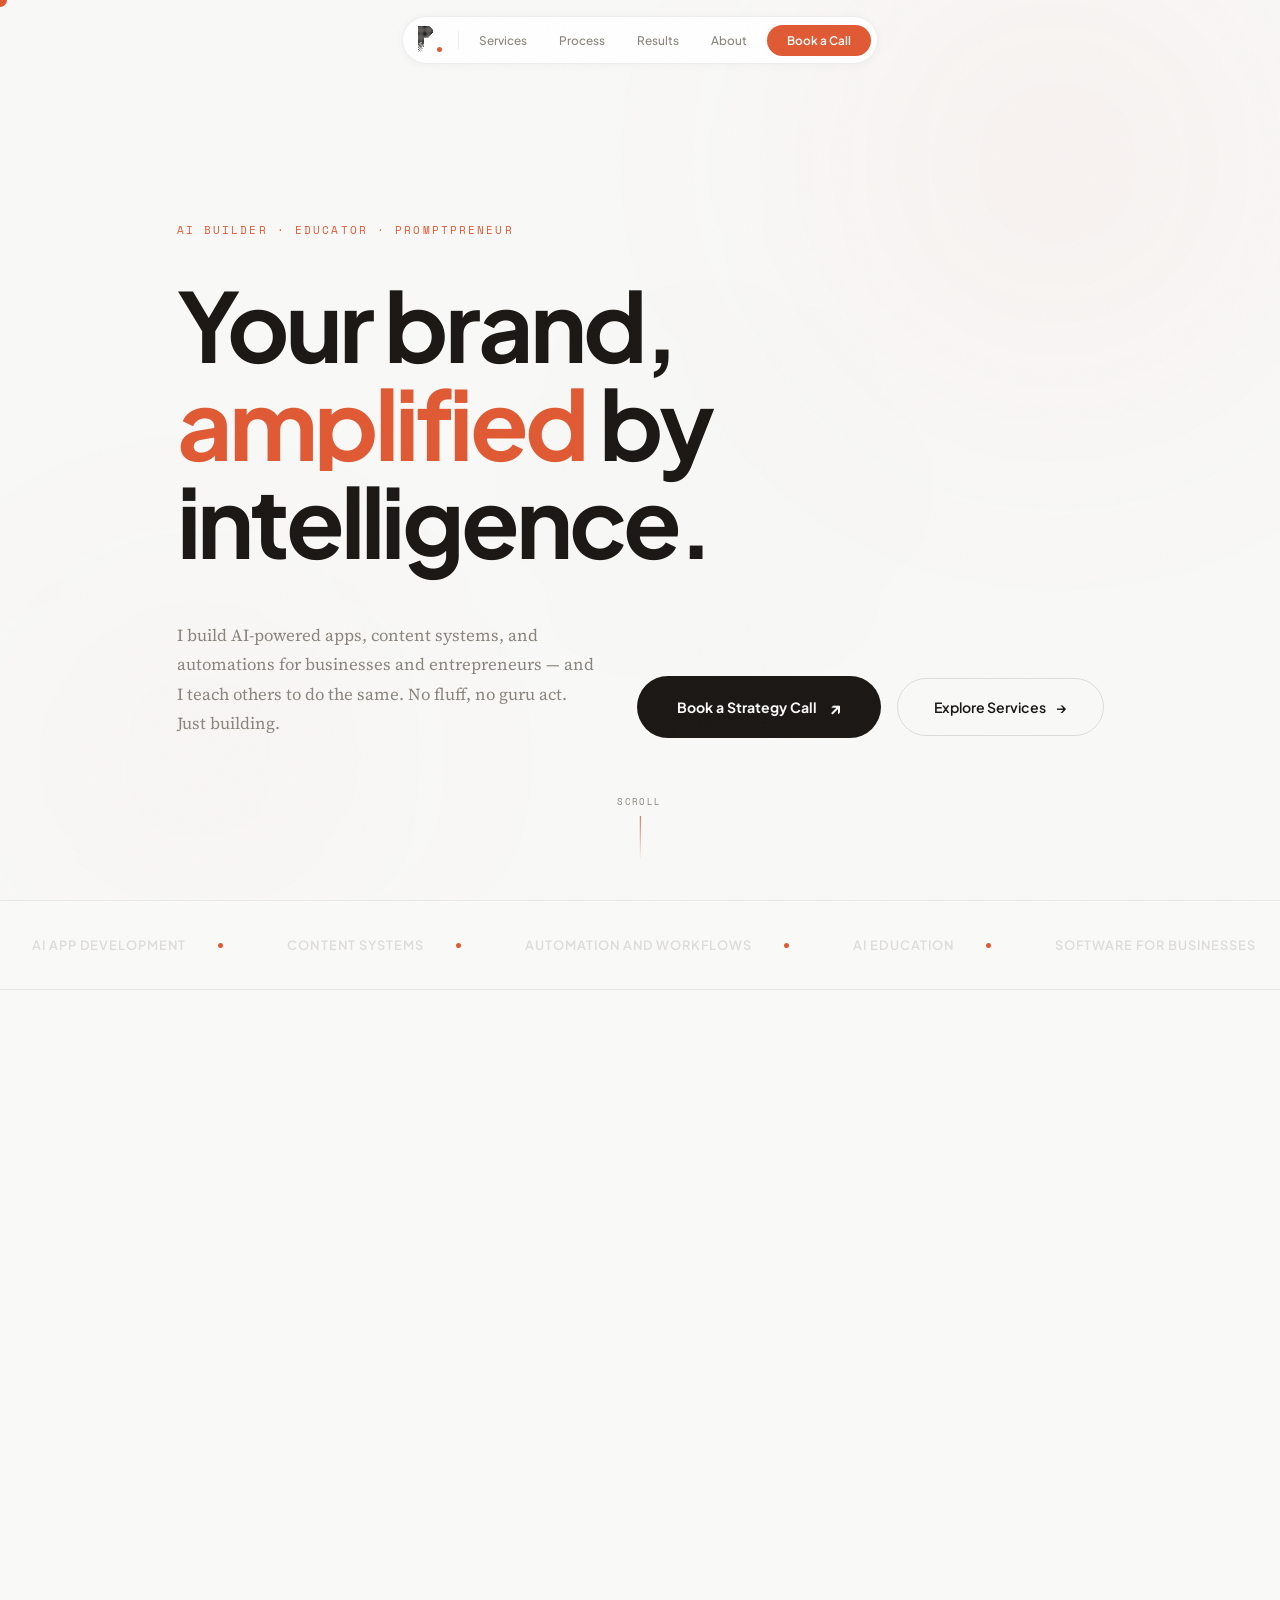
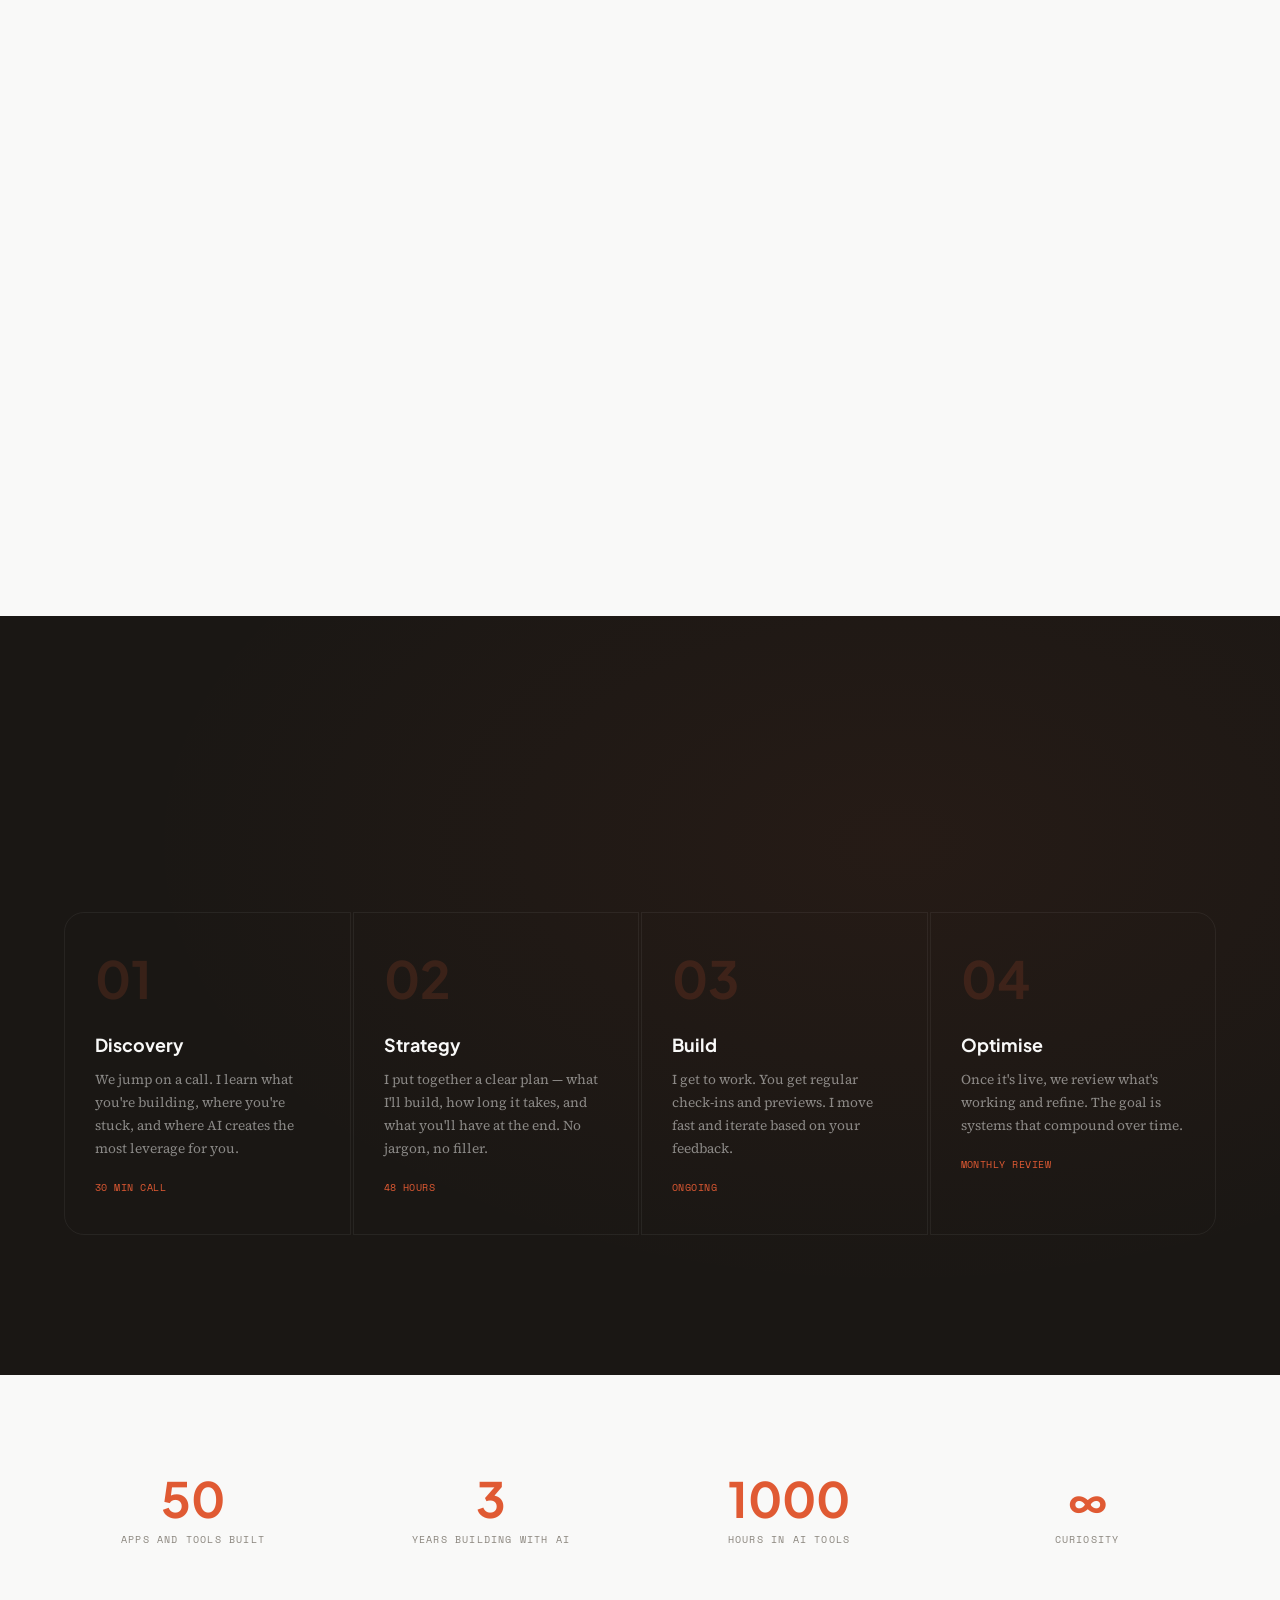
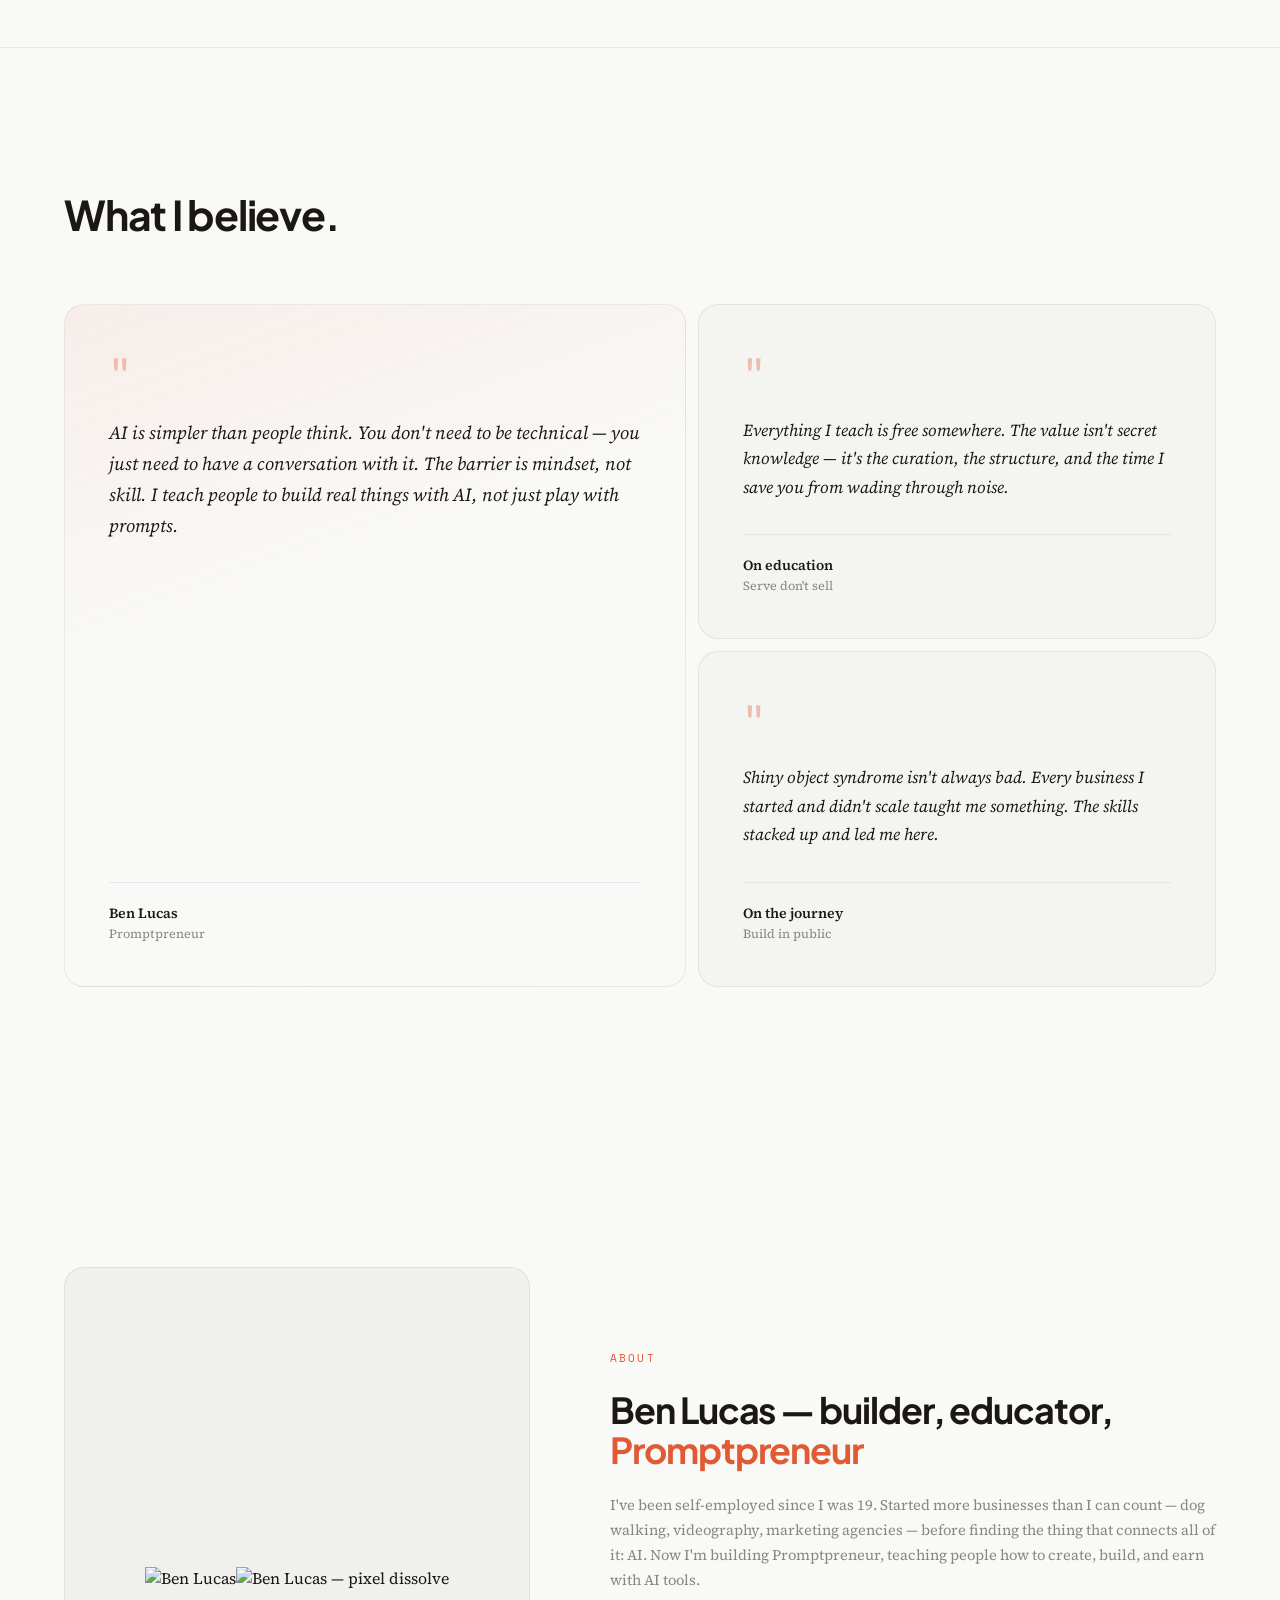
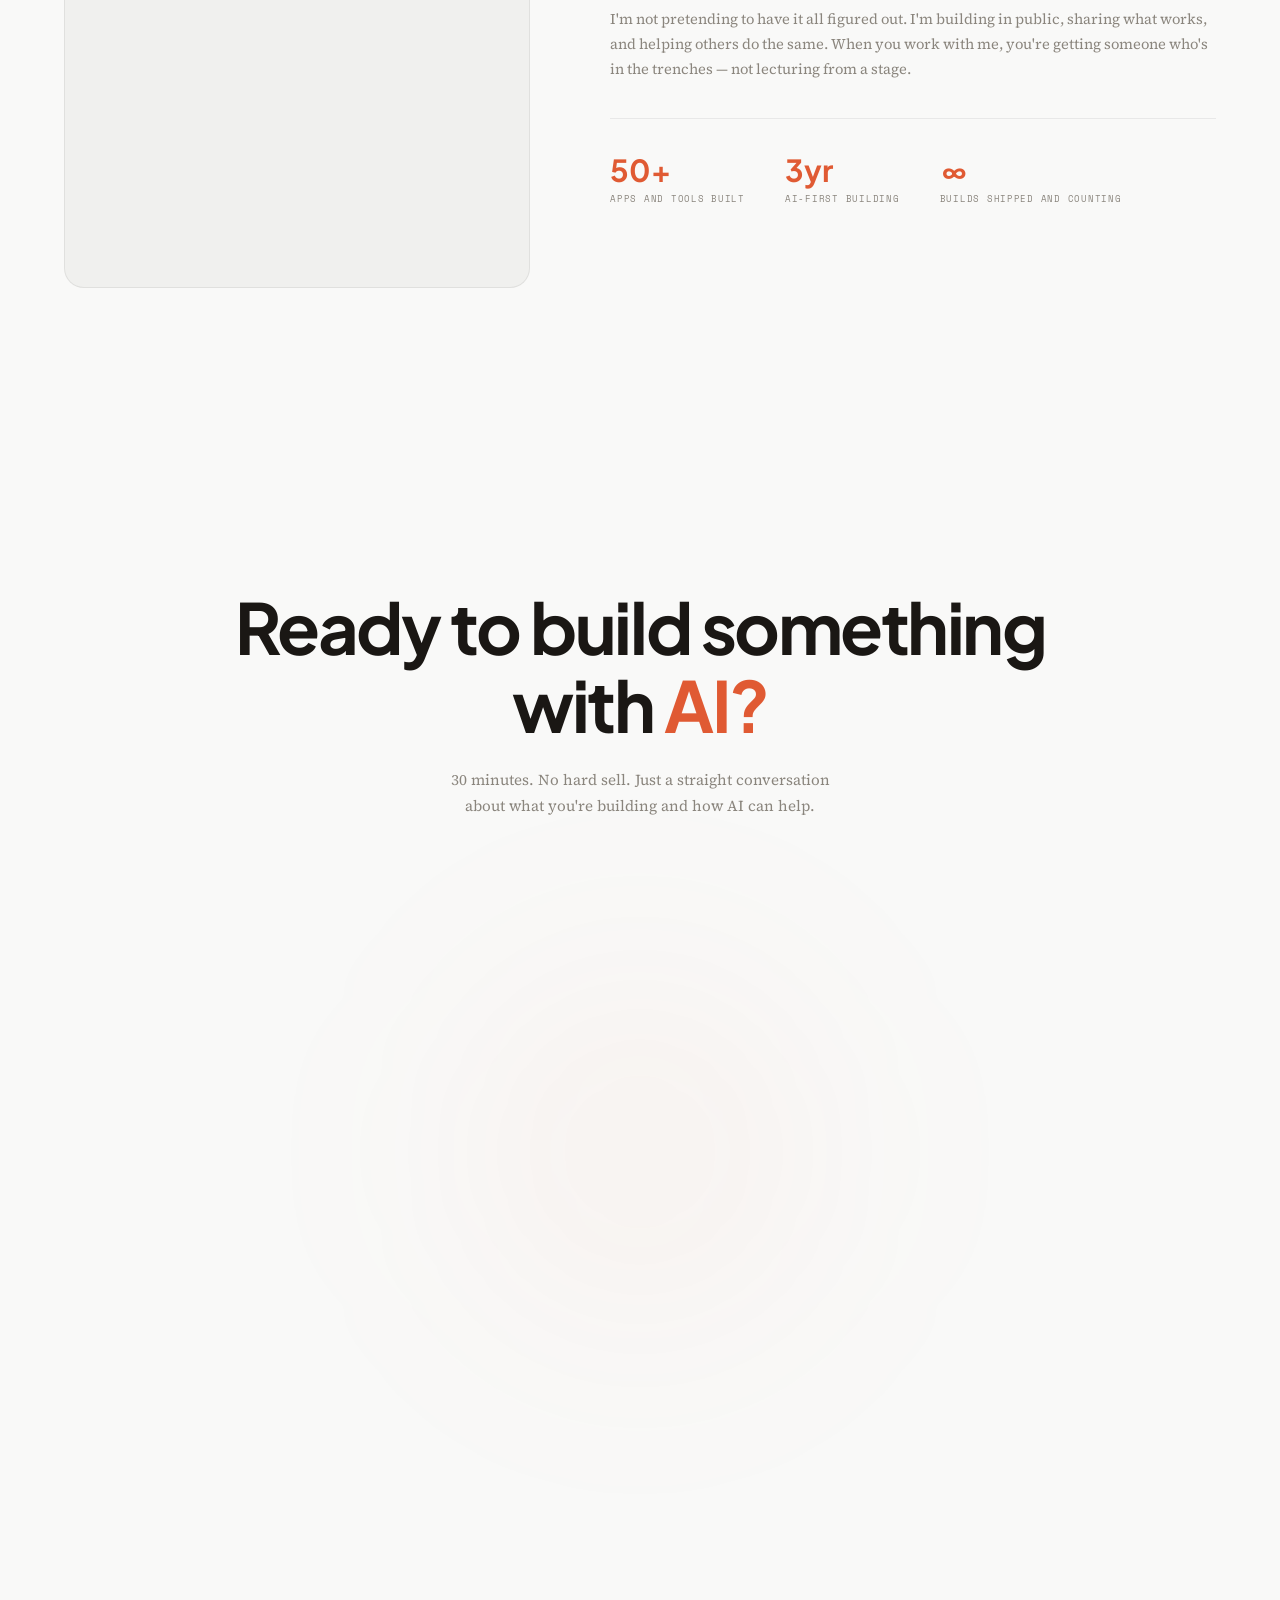
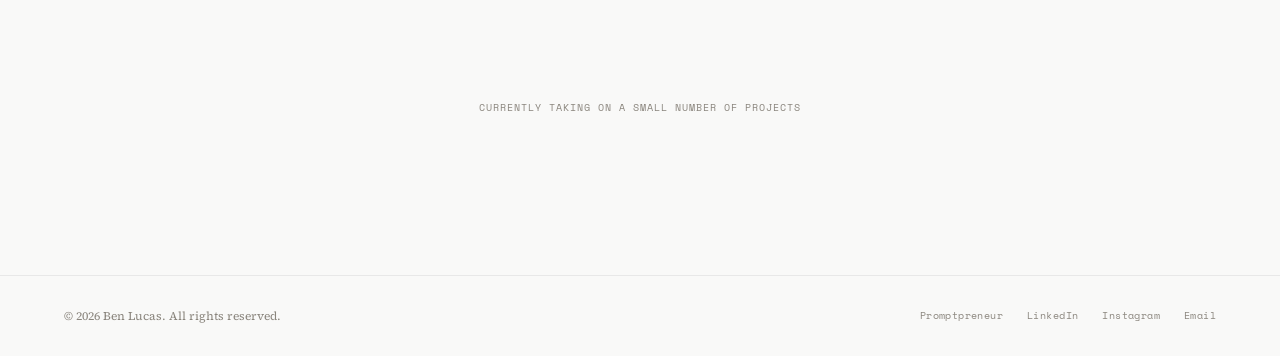
==== commit af8183f2: "Replace Cal.com embed with Formify booking iframe and update site copy Swap the Cal.com JS SDK embed" ====
--- a/index.html
+++ b/index.html
@@ -3,22 +3,22 @@
 <head>
 <meta charset="UTF-8">
 <meta name="viewport" content="width=device-width, initial-scale=1.0">
-<title>Ben Lucas — AI Strategy & Creative Production | Promptpreneur</title>
-<meta name="description" content="AI-powered content production and strategic consulting for ambitious brands. Produce better content, faster — without sacrificing quality or creative edge.">
+<title>Ben Lucas — AI Builder, Educator and Promptpreneur</title>
+<meta name="description" content="I help entrepreneurs and businesses build with AI — from apps and content systems to automation and software. Building in public, teaching what works.">
 <meta name="keywords" content="AI strategy, AI content production, AI consulting, brand content, AI video, AI photography, automation">
 <meta name="author" content="Ben Lucas">
 
 <!-- Open Graph -->
-<meta property="og:title" content="Ben Lucas — AI Strategy & Creative Production">
-<meta property="og:description" content="I help brands produce better content, faster — powered by AI. Strategic consulting and premium content production.">
+<meta property="og:title" content="Ben Lucas — AI Builder and Promptpreneur">
+<meta property="og:description" content="I help entrepreneurs and businesses build with AI — apps, content, automation, and software. Building in public, sharing what works.">
 <meta property="og:type" content="website">
 <meta property="og:url" content="https://promptpreneur.ai">
 <meta property="og:image" content="https://promptpreneur.ai/og-image.jpg">
 
 <!-- Twitter -->
 <meta name="twitter:card" content="summary_large_image">
-<meta name="twitter:title" content="Ben Lucas — AI Strategy & Creative Production">
-<meta name="twitter:description" content="I help brands produce better content, faster — powered by AI.">
+<meta name="twitter:title" content="Ben Lucas — AI Builder and Promptpreneur">
+<meta name="twitter:description" content="I help entrepreneurs and businesses build with AI — apps, content, automation, and software. Building in public, sharing what works.">
 
 <!-- Favicon (replace with your own) -->
 <link rel="icon" type="image/svg+xml" href="data:image/svg+xml,<svg xmlns='http://www.w3.org/2000/svg' viewBox='0 0 100 100'><text y='.9em' font-size='90'>⚡</text></svg>">
@@ -60,14 +60,14 @@
   <div class="orb orb-3"></div>
   <div class="wrap">
     <div class="hero-content">
-      <div class="hero-tag"><span>AI Strategy & Creative Production</span></div>
+      <div class="hero-tag"><span>AI Builder · Educator · Promptpreneur</span></div>
       <h1>
         <span class="line"><span>Your brand,</span></span>
         <span class="line"><span><span class="accent-word cursor-gradient" id="cursorGradient">amplified</span> by</span></span>
         <span class="line"><span>intelligence.</span></span>
       </h1>
       <div class="hero-bottom">
-        <p class="hero-desc">I build <strong>AI-powered content engines</strong> and strategic systems for brands that want to move faster, look sharper, and <strong>outpace the competition</strong>.</p>
+        <p class="hero-desc">I build AI-powered apps, content systems, and automations for businesses and entrepreneurs — and I teach others to do the same. No fluff, no guru act. Just building.</p>
         <div class="hero-buttons">
           <a href="#contact" class="btn-magnetic" data-magnetic>
             <span>Book a Strategy Call</span>
@@ -90,18 +90,18 @@
 <!-- Marquee -->
 <div class="marquee-section">
   <div class="marquee-track">
-    <div class="marquee-item">AI Content Production <span class="marquee-dot"></span></div>
-    <div class="marquee-item">Strategy & Consulting <span class="marquee-dot"></span></div>
-    <div class="marquee-item">Brand Photography <span class="marquee-dot"></span></div>
-    <div class="marquee-item">AI Video & Avatars <span class="marquee-dot"></span></div>
-    <div class="marquee-item">Workflow Automation <span class="marquee-dot"></span></div>
-    <div class="marquee-item">Creative Direction <span class="marquee-dot"></span></div>
-    <div class="marquee-item">AI Content Production <span class="marquee-dot"></span></div>
-    <div class="marquee-item">Strategy & Consulting <span class="marquee-dot"></span></div>
-    <div class="marquee-item">Brand Photography <span class="marquee-dot"></span></div>
-    <div class="marquee-item">AI Video & Avatars <span class="marquee-dot"></span></div>
-    <div class="marquee-item">Workflow Automation <span class="marquee-dot"></span></div>
-    <div class="marquee-item">Creative Direction <span class="marquee-dot"></span></div>
+    <div class="marquee-item">AI App Development <span class="marquee-dot"></span></div>
+    <div class="marquee-item">Content Systems <span class="marquee-dot"></span></div>
+    <div class="marquee-item">Automation and Workflows <span class="marquee-dot"></span></div>
+    <div class="marquee-item">AI Education <span class="marquee-dot"></span></div>
+    <div class="marquee-item">Software for Businesses <span class="marquee-dot"></span></div>
+    <div class="marquee-item">No-Code Building <span class="marquee-dot"></span></div>
+    <div class="marquee-item">AI App Development <span class="marquee-dot"></span></div>
+    <div class="marquee-item">Content Systems <span class="marquee-dot"></span></div>
+    <div class="marquee-item">Automation and Workflows <span class="marquee-dot"></span></div>
+    <div class="marquee-item">AI Education <span class="marquee-dot"></span></div>
+    <div class="marquee-item">Software for Businesses <span class="marquee-dot"></span></div>
+    <div class="marquee-item">No-Code Building <span class="marquee-dot"></span></div>
   </div>
 </div>
 
@@ -109,21 +109,21 @@
 <section class="services" id="services">
   <div class="wrap">
     <div class="services-top reveal-up">
-      <h2>Not another AI vendor.<br>Your strategic <span class="accent-word">creative partner.</span></h2>
-      <p>Every engagement is scoped around what drives revenue — not a menu of tools you don't need.</p>
+      <h2>I don't just talk about AI.<br>I <span class="accent-word">build with it.</span></h2>
+      <p>Everything I offer comes from what I actually use daily — real tools, real systems, real results.</p>
     </div>
     <div class="service-cards stagger-parent" id="serviceCards">
       <div class="service-card stagger-child">
         <span class="service-number">01</span>
         <div class="service-info">
-          <h3>AI Content Production</h3>
-          <p>End-to-end creative production at scale. Brand photography, AI video, avatar-led content, and complete monthly content suites — delivered faster than any traditional studio.</p>
+          <h3>AI Apps and Software</h3>
+          <p>I design and build custom apps and software tools using AI and no-code — for my own projects and for clients. From MVPs to full products on platforms like Whop.</p>
           <div class="service-tags-row">
-            <span class="stag">Brand Photography</span>
-            <span class="stag">AI Video</span>
-            <span class="stag">Avatars</span>
-            <span class="stag">Social Suites</span>
-            <span class="stag">Ad Creatives</span>
+            <span class="stag">Whop Apps</span>
+            <span class="stag">No-Code</span>
+            <span class="stag">MVPs</span>
+            <span class="stag">SaaS Tools</span>
+            <span class="stag">Custom Builds</span>
           </div>
         </div>
         <span class="service-arrow">↗</span>
@@ -131,13 +131,14 @@
       <div class="service-card stagger-child">
         <span class="service-number">02</span>
         <div class="service-info">
-          <h3>AI Strategy & Consulting</h3>
-          <p>Cut through the hype. I audit your operations, identify the highest-ROI AI opportunities, and build a roadmap your team can execute immediately.</p>
+          <h3>AI Content and Systems</h3>
+          <p>Content creation powered by AI — avatars, images, video scripts, social media systems. I build the workflows that let you produce more without burning out.</p>
           <div class="service-tags-row">
-            <span class="stag">AI Audit</span>
-            <span class="stag">Roadmap</span>
-            <span class="stag">Tool Selection</span>
-            <span class="stag">Team Training</span>
+            <span class="stag">AI Avatars</span>
+            <span class="stag">Content Workflows</span>
+            <span class="stag">Social Media</span>
+            <span class="stag">AI Images</span>
+            <span class="stag">Video</span>
           </div>
         </div>
         <span class="service-arrow">↗</span>
@@ -145,13 +146,14 @@
       <div class="service-card stagger-child">
         <span class="service-number">03</span>
         <div class="service-info">
-          <h3>Automation & Systems</h3>
-          <p>Eliminate the repetitive work. Content pipelines, CRM automations, AI assistants, and custom tools that compound your team's output over time.</p>
+          <h3>Automation and Systems</h3>
+          <p>Notion databases, CRM setups, lead tracking, AI agents, and workflow automations. I build the backend systems that keep businesses running without the chaos.</p>
           <div class="service-tags-row">
+            <span class="stag">Notion</span>
+            <span class="stag">CRM</span>
+            <span class="stag">AI Agents</span>
             <span class="stag">Workflows</span>
-            <span class="stag">CRM</span>
-            <span class="stag">AI Assistants</span>
-            <span class="stag">Integrations</span>
+            <span class="stag">Automations</span>
           </div>
         </div>
         <span class="service-arrow">↗</span>
@@ -169,25 +171,25 @@
       <div class="process-step stagger-child">
         <div class="step-num">01</div>
         <h4>Discovery</h4>
-        <p>We unpack your brand, your goals, and where AI creates the most leverage.</p>
+        <p>We jump on a call. I learn what you're building, where you're stuck, and where AI creates the most leverage for you.</p>
         <div class="step-duration">30 min call</div>
       </div>
       <div class="process-step stagger-child">
         <div class="step-num">02</div>
         <h4>Strategy</h4>
-        <p>Clear proposal with deliverables, timeline, and expected ROI. No guesswork.</p>
+        <p>I put together a clear plan — what I'll build, how long it takes, and what you'll have at the end. No jargon, no filler.</p>
         <div class="step-duration">48 hours</div>
       </div>
       <div class="process-step stagger-child">
         <div class="step-num">03</div>
-        <h4>Produce</h4>
-        <p>I build. You get regular check-ins, preview rounds, and fast iteration cycles.</p>
+        <h4>Build</h4>
+        <p>I get to work. You get regular check-ins and previews. I move fast and iterate based on your feedback.</p>
         <div class="step-duration">Ongoing</div>
       </div>
       <div class="process-step stagger-child">
         <div class="step-num">04</div>
         <h4>Optimise</h4>
-        <p>Delivered. Live. We review performance data and refine for compound returns.</p>
+        <p>Once it's live, we review what's working and refine. The goal is systems that compound over time.</p>
         <div class="step-duration">Monthly review</div>
       </div>
     </div>
@@ -199,20 +201,20 @@
   <div class="wrap">
     <div class="metrics-grid stagger-parent" id="metricsGrid">
       <div class="stagger-child">
-        <div class="metric-val" data-count="10">0</div>
-        <div class="metric-label">× Content Output</div>
+        <div class="metric-val" data-count="50">0</div>
+        <div class="metric-label">Apps and Tools Built</div>
       </div>
       <div class="stagger-child">
-        <div class="metric-val" data-count="70">0</div>
-        <div class="metric-label">% Cost Reduction</div>
+        <div class="metric-val" data-count="3">0</div>
+        <div class="metric-label">Years Building with AI</div>
       </div>
       <div class="stagger-child">
-        <div class="metric-val" data-count="24">0</div>
-        <div class="metric-label">hr Turnaround</div>
+        <div class="metric-val" data-count="1000">0</div>
+        <div class="metric-label">Hours in AI Tools</div>
       </div>
       <div class="stagger-child">
-        <div class="metric-val" data-count="500">0</div>
-        <div class="metric-label">+ People Trained</div>
+        <div class="metric-val">∞</div>
+        <div class="metric-label">Curiosity</div>
       </div>
     </div>
   </div>
@@ -221,49 +223,37 @@
 <!-- Testimonials -->
 <section class="testimonials" id="proof">
   <div class="wrap">
-    <h2 class="reveal-up">Proof, not promises.</h2>
+    <h2 class="reveal-up">What I believe.</h2>
     <div class="test-grid">
       <div class="test-card featured reveal-up">
         <div>
           <div class="test-quote-mark">"</div>
-          <div class="test-quote">Ben completely transformed how we approach content. We went from struggling to post twice a week to having a full month of premium assets in under 48 hours. The quality speaks for itself.</div>
+          <div class="test-quote">AI is simpler than people think. You don't need to be technical — you just need to have a conversation with it. The barrier is mindset, not skill. I teach people to build real things with AI, not just play with prompts.</div>
         </div>
         <div class="test-footer">
           <div>
-            <div class="test-name">Client Name</div>
-            <div class="test-role">Founder, Brand Name</div>
-          </div>
-          <div class="test-stat">
-            <div class="test-stat-val">10×</div>
-            <div class="test-stat-label">Output Increase</div>
+            <div class="test-name">Ben Lucas</div>
+            <div class="test-role">Promptpreneur</div>
           </div>
         </div>
       </div>
       <div class="test-card reveal-up">
         <div class="test-quote-mark">"</div>
-        <div class="test-quote">He doesn't just deliver — he thinks strategically about what moves the business forward. That's rare.</div>
+        <div class="test-quote">Everything I teach is free somewhere. The value isn't secret knowledge — it's the curation, the structure, and the time I save you from wading through noise.</div>
         <div class="test-footer">
           <div>
-            <div class="test-name">Client Name</div>
-            <div class="test-role">CEO, Brand Name</div>
-          </div>
-          <div class="test-stat">
-            <div class="test-stat-val">£18k</div>
-            <div class="test-stat-label">Monthly Savings</div>
+            <div class="test-name">On education</div>
+            <div class="test-role">Serve don't sell</div>
           </div>
         </div>
       </div>
       <div class="test-card reveal-up">
         <div class="test-quote-mark">"</div>
-        <div class="test-quote">The systems he built are still running six months later. Set them up once and they just work.</div>
+        <div class="test-quote">Shiny object syndrome isn't always bad. Every business I started and didn't scale taught me something. The skills stacked up and led me here.</div>
         <div class="test-footer">
           <div>
-            <div class="test-name">Client Name</div>
-            <div class="test-role">Marketing Director, Brand Name</div>
-          </div>
-          <div class="test-stat">
-            <div class="test-stat-val">40h</div>
-            <div class="test-stat-label">Reclaimed / Month</div>
+            <div class="test-name">On the journey</div>
+            <div class="test-role">Build in public</div>
           </div>
         </div>
       </div>
@@ -275,24 +265,28 @@
 <section class="about" id="about">
   <div class="wrap">
     <div class="about-grid">
-      <div class="about-img reveal-up"><span class="about-img-text">[ Your photo ]</span></div>
+      <div class="about-img reveal-up">
+        <img src="assets/portrait-clean.png" alt="Ben Lucas" class="portrait-clean">
+        <img src="assets/portrait-pixelated.png" alt="Ben Lucas — pixel dissolve" class="portrait-pixel">
+
+      </div>
       <div class="reveal-up">
         <div class="about-label">About</div>
-        <h2>Ben Lucas — strategist, builder, <span class="accent-word">creative obsessive</span></h2>
-        <p>I run Promptpreneur, one of the leading AI education platforms, and have spent the last three years helping businesses integrate AI into workflows that produce real, measurable results.</p>
-        <p>When you work with me, you're getting someone who lives in this space daily — testing tools before they trend, building systems before they're obvious, and producing work that doesn't look like AI made it.</p>
+        <h2>Ben Lucas — builder, educator, <span class="accent-word">Promptpreneur</span></h2>
+        <p>I've been self-employed since I was 19. Started more businesses than I can count — dog walking, videography, marketing agencies — before finding the thing that connects all of it: AI. Now I'm building Promptpreneur, teaching people how to create, build, and earn with AI tools.</p>
+        <p>I'm not pretending to have it all figured out. I'm building in public, sharing what works, and helping others do the same. When you work with me, you're getting someone who's in the trenches — not lecturing from a stage.</p>
         <div class="about-creds">
           <div>
-            <div class="cred-val">500+</div>
-            <div class="cred-label">People Trained</div>
-          </div>
-          <div>
-            <div class="cred-val">100+</div>
-            <div class="cred-label">Projects Delivered</div>
+            <div class="cred-val">50+</div>
+            <div class="cred-label">Apps and Tools Built</div>
           </div>
           <div>
             <div class="cred-val">3yr</div>
-            <div class="cred-label">AI-First Work</div>
+            <div class="cred-label">AI-First Building</div>
+          </div>
+          <div>
+            <div class="cred-val">∞</div>
+            <div class="cred-label">Builds Shipped and Counting</div>
           </div>
         </div>
       </div>
@@ -304,12 +298,12 @@
 <section class="final-cta" id="contact">
   <div class="orb-cta"></div>
   <div class="wrap">
-    <h2 class="reveal-up">Ready to put AI to<br>work for <span class="accent-word">your brand?</span></h2>
-    <p class="reveal-up">30 minutes. No pitch deck. Just a clear conversation about what's possible.</p>
+    <h2 class="reveal-up">Ready to build something<br>with <span class="accent-word">AI?</span></h2>
+    <p class="reveal-up">30 minutes. No hard sell. Just a straight conversation about what you're building and how AI can help.</p>
     <div class="cal-embed-wrap reveal-up">
-      <div id="cal-booking" style="width:100%;min-height:500px;border-radius:16px;overflow:hidden;border:1px solid var(--glass-border);background:var(--glass);"></div>
-    </div>
-    <div class="cta-note reveal-up">Currently accepting 3 new clients per month</div>
+      <iframe src="https://formifycrm.com/book/formifyllc263x8xj3udn/build-call?type=option2" width="100%" height="800" frameborder="0" style="border: none; border-radius: 16px;"></iframe>
+    </div>
+    <div class="cta-note reveal-up">Currently taking on a small number of projects</div>
   </div>
 </section>
 
@@ -331,36 +325,5 @@
 <script src="js/preloader.js"></script>
 <script src="js/app.js"></script>
 <script src="js/nav.js"></script>
-
-<!-- Cal.com Embed -->
-<script>
-  // ==============================================================
-  // CAL.COM SETUP — Replace "YOUR-USERNAME/YOUR-EVENT" below
-  // with your actual Cal.com link, e.g. "benlucas/strategy-call"
-  // ==============================================================
-  (function (C, A, L) {
-    let p = function (a, ar) { a.q.push(ar); };
-    let d = C.document;
-    C.Cal = C.Cal || function () { let cal = C.Cal; if (!cal.loaded) { cal.ns = {}; cal.q = cal.q || []; d.head.appendChild(d.createElement("script")).src = A; cal.loaded = true; } if (ar = arguments[0]) { if (cal.ns[ar]) return; cal.ns[ar] = true; } p(cal, arguments); };
-  })(window, "https://app.cal.com/embed/embed.js", "init");
-
-  Cal("init", { origin: "https://app.cal.com" });
-
-  Cal("inline", {
-    elementOrSelector: "#cal-booking",
-    calLink: "YOUR-USERNAME/YOUR-EVENT",
-    layout: "month_view",
-    config: {
-      theme: "light",
-    }
-  });
-
-  Cal("ui", {
-    theme: "light",
-    styles: { branding: { brandColor: "#e05a33" } },
-    hideEventTypeDetails: false,
-    layout: "month_view",
-  });
-</script>
 </body>
 </html>
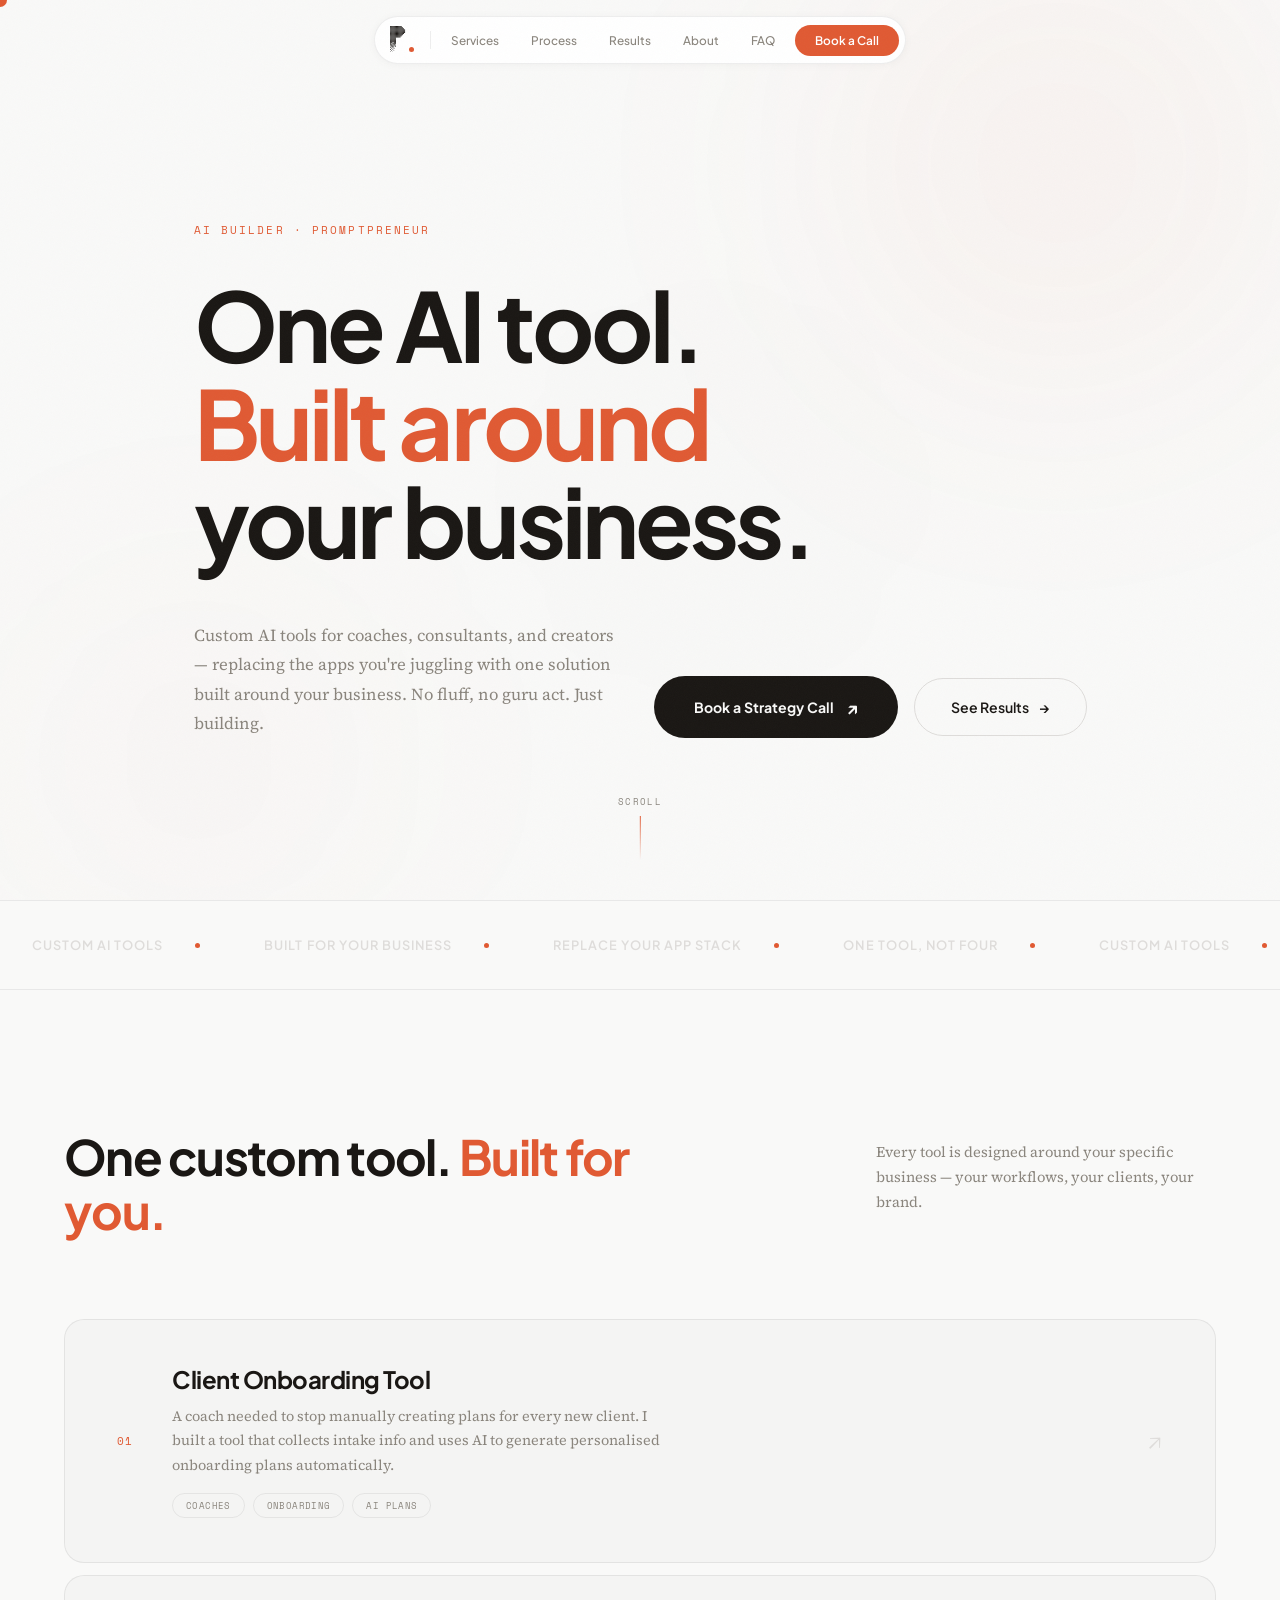
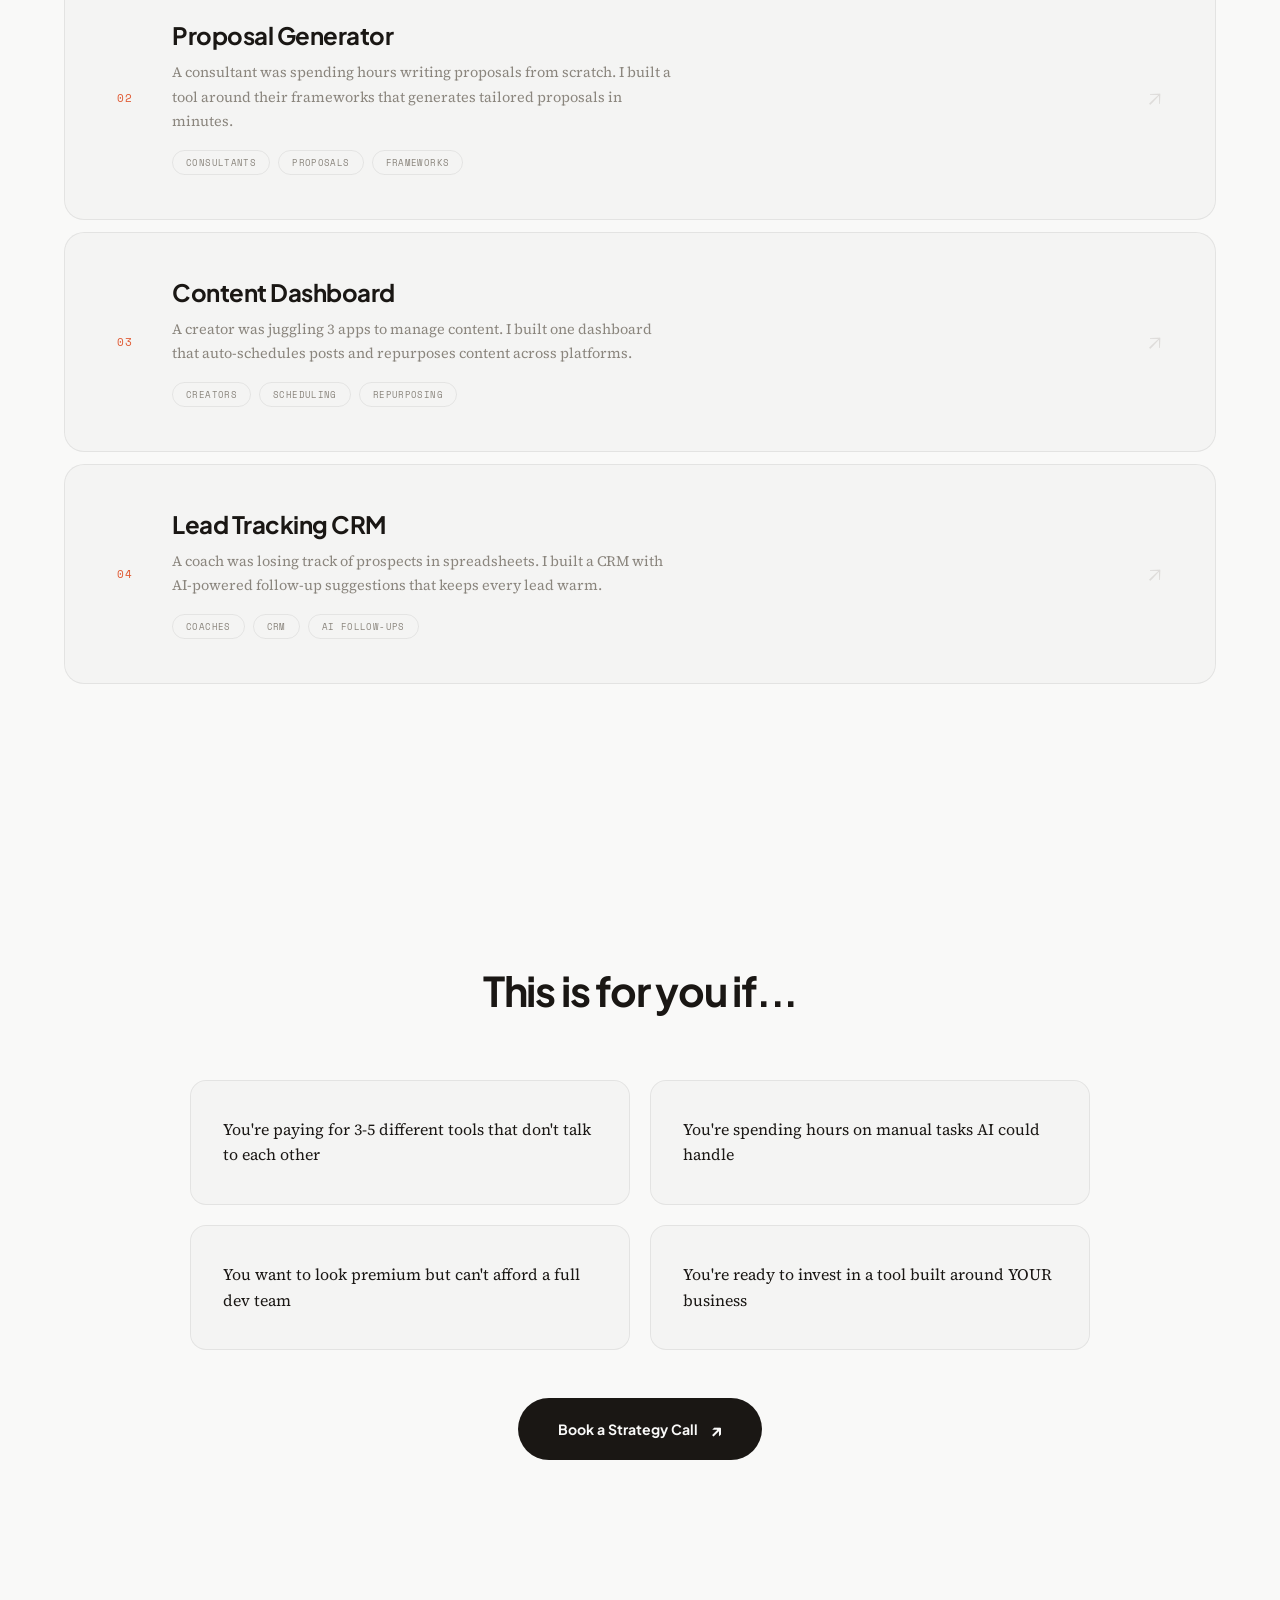
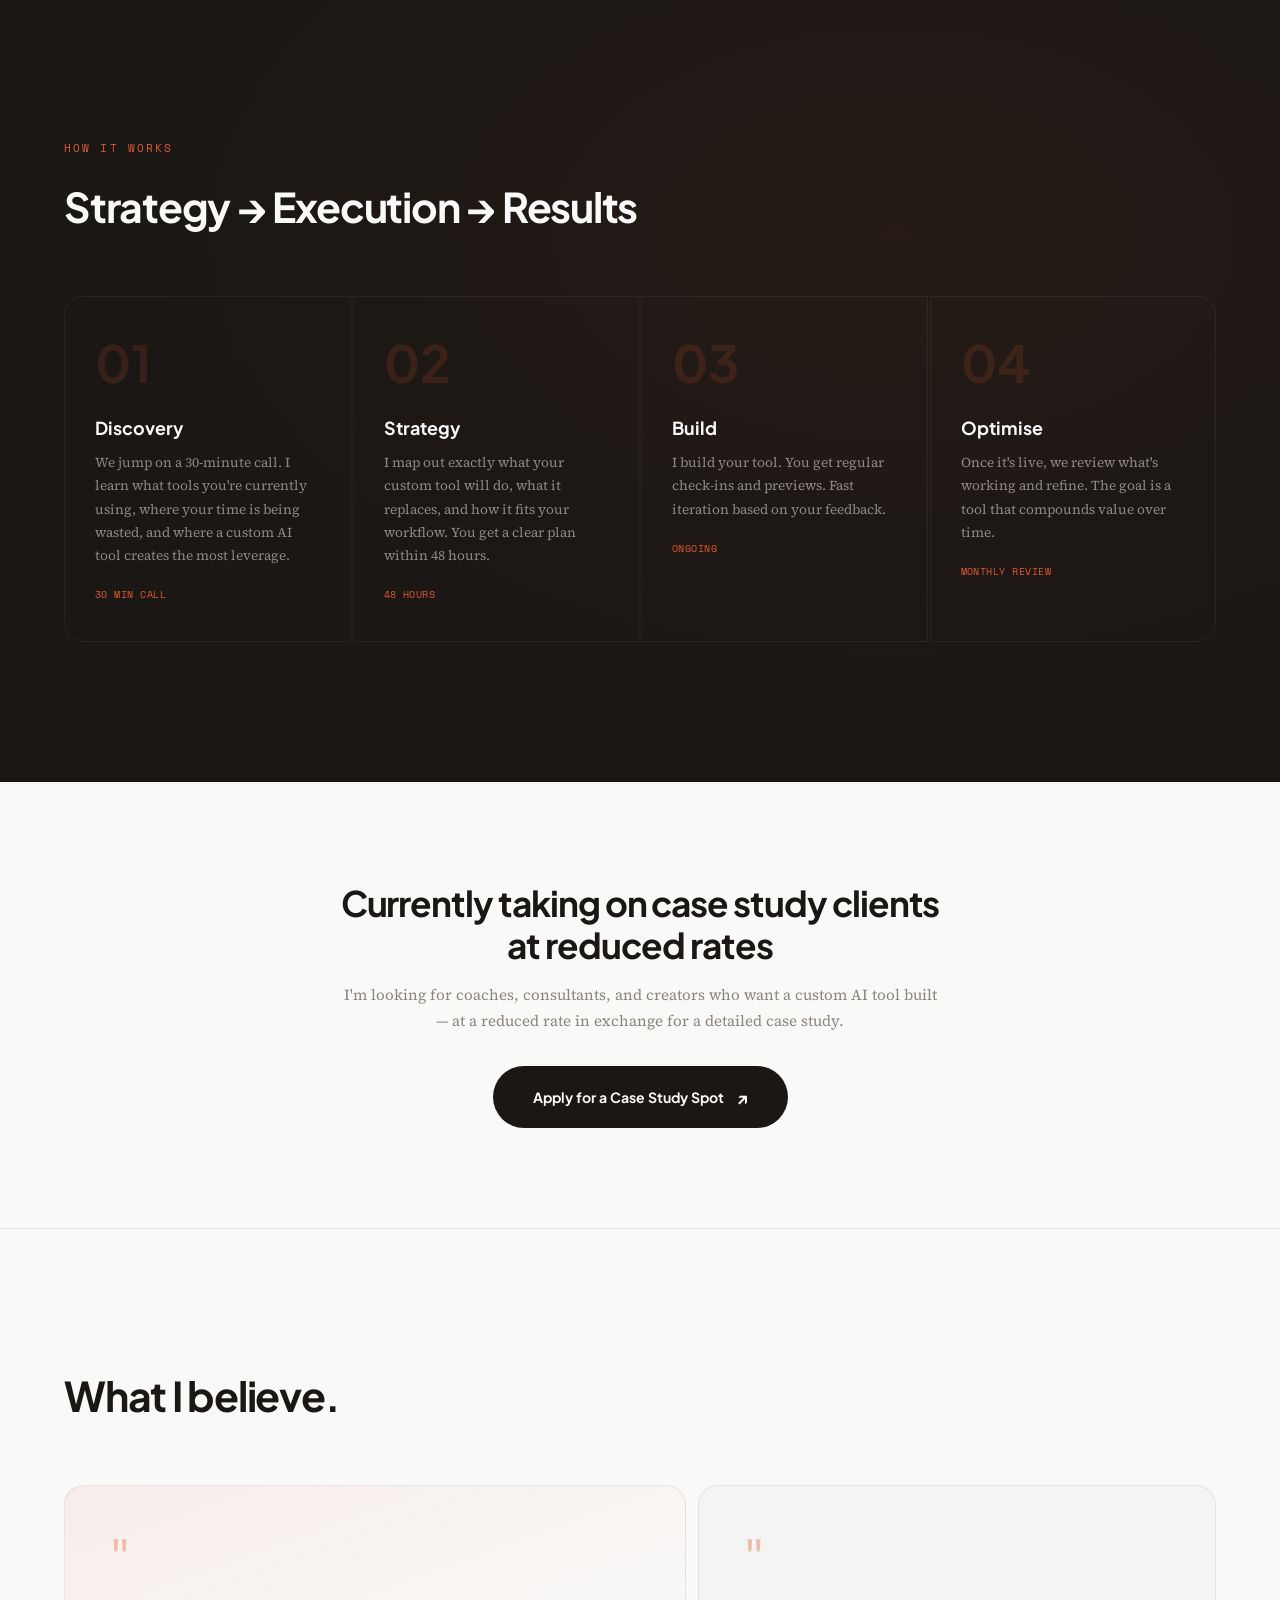
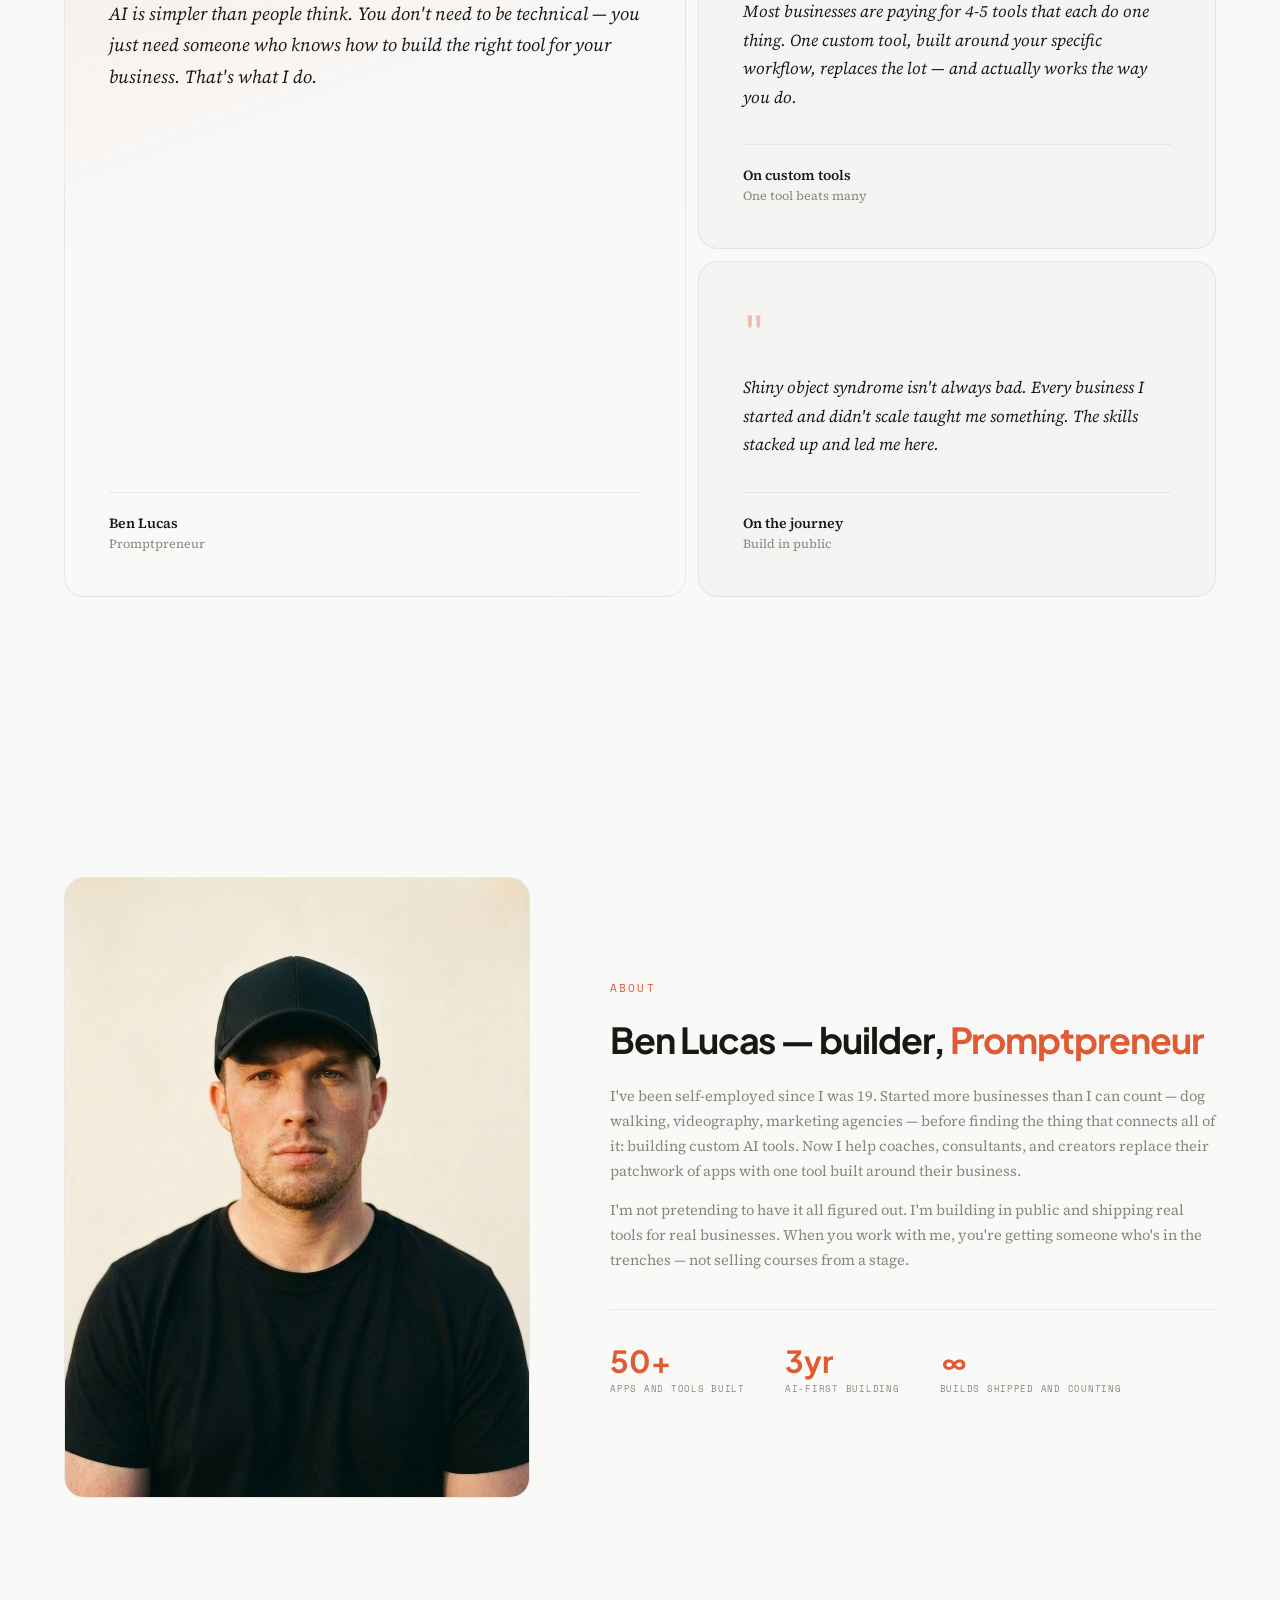
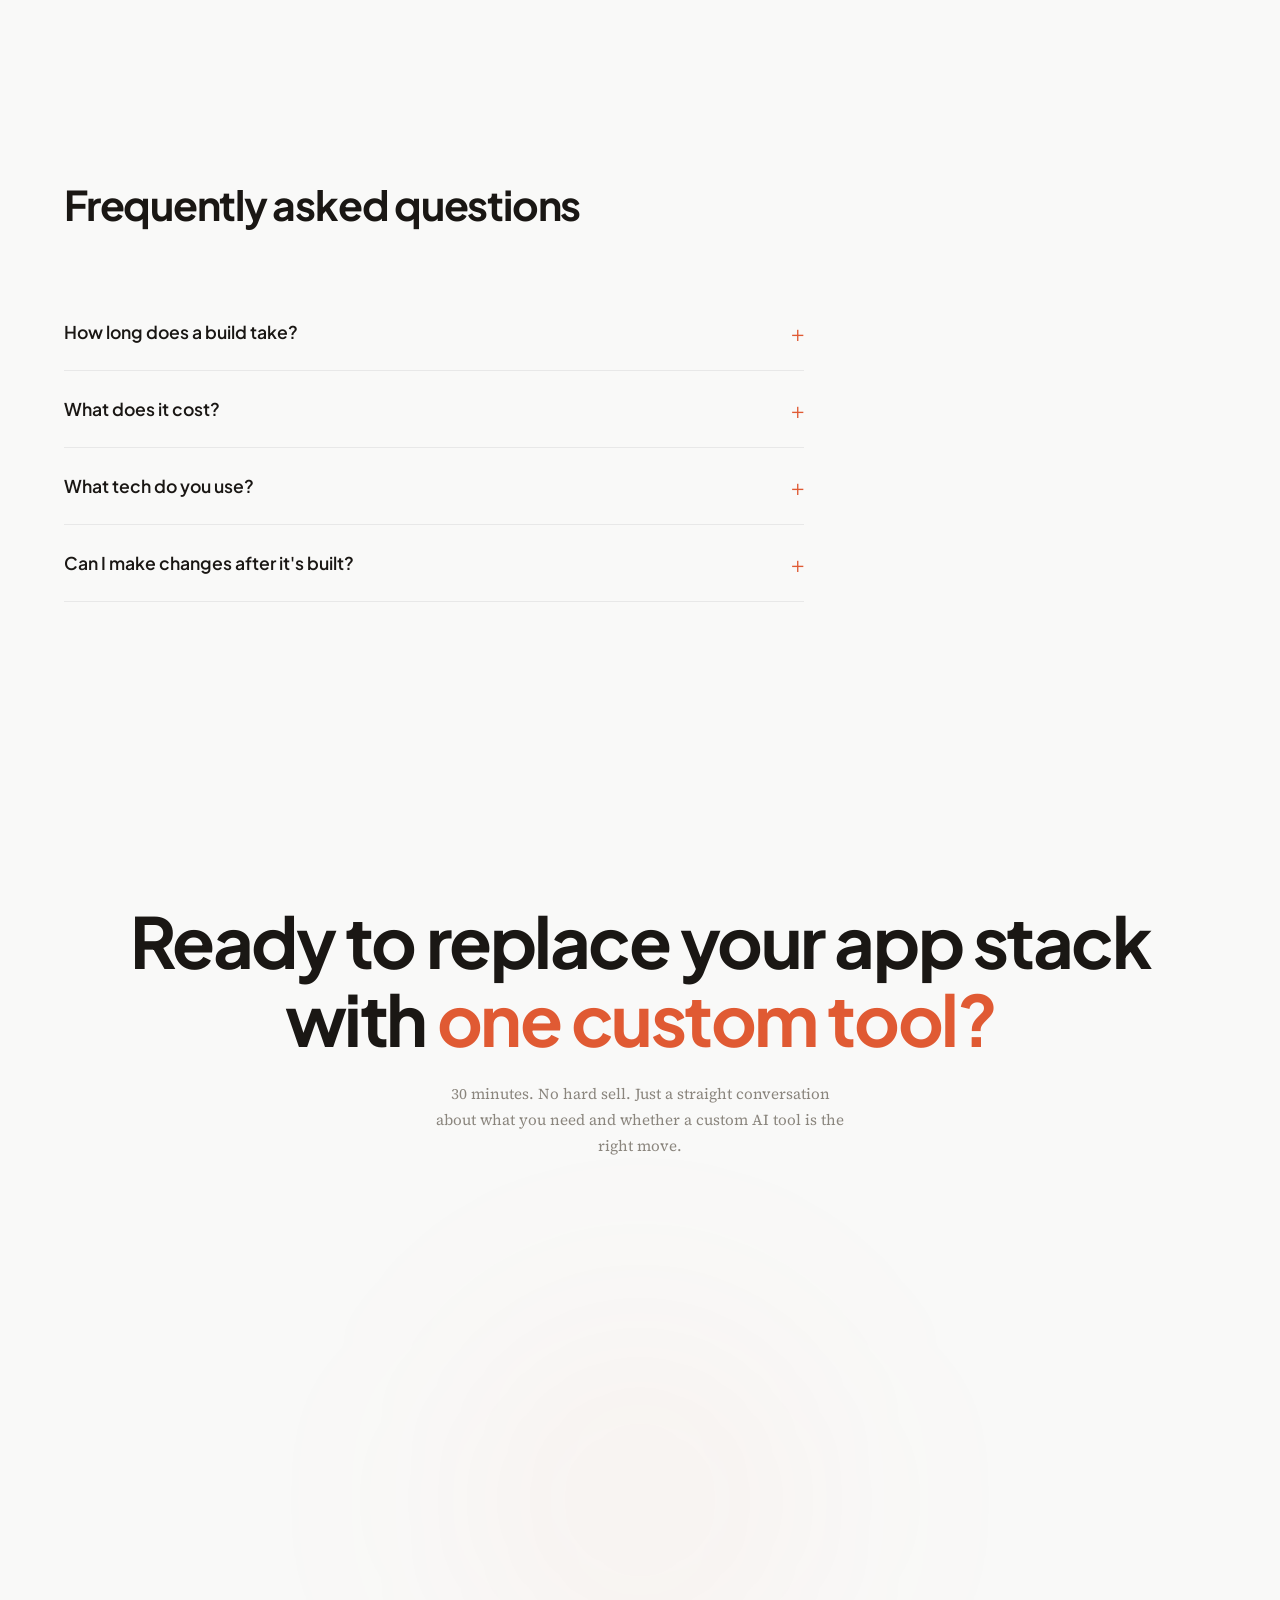
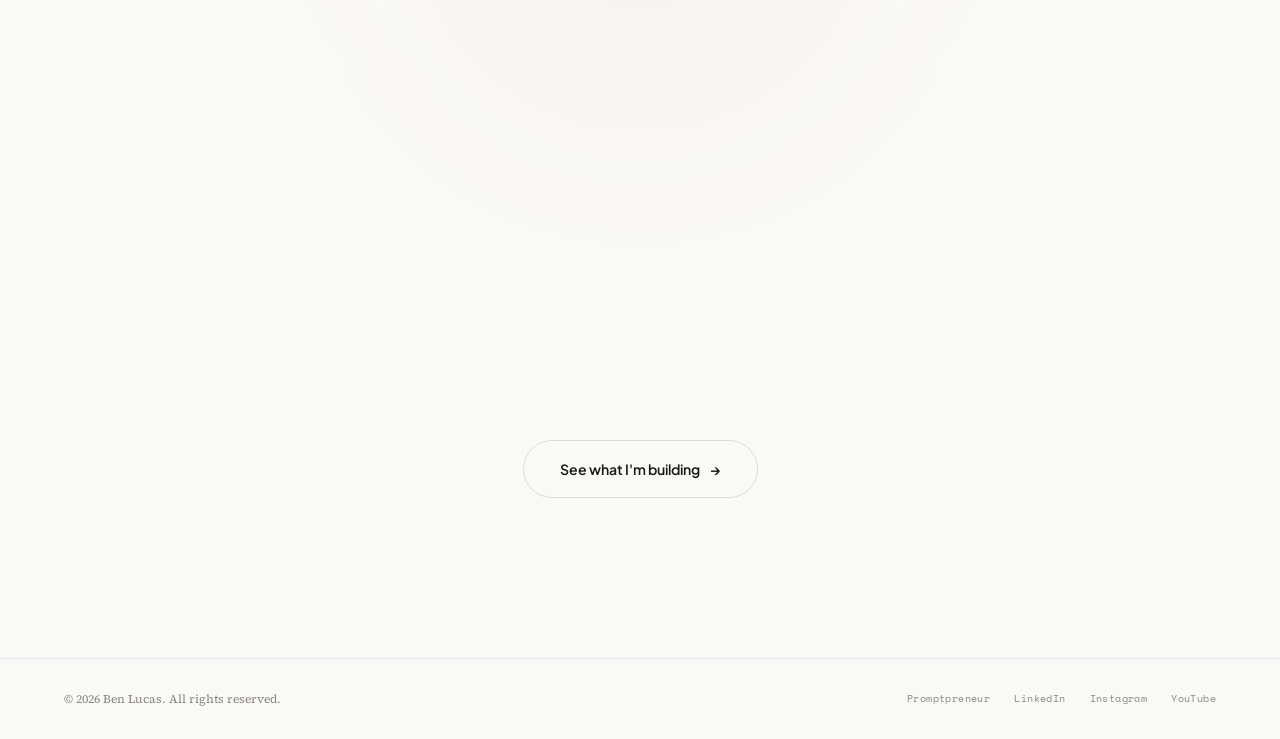
==== commit ad131856: "Overhaul site to single offer: custom AI tools for coaches, consultants, and creators Remove educato" ====
--- a/index.html
+++ b/index.html
@@ -3,14 +3,14 @@
 <head>
 <meta charset="UTF-8">
 <meta name="viewport" content="width=device-width, initial-scale=1.0">
-<title>Ben Lucas — AI Builder, Educator and Promptpreneur</title>
-<meta name="description" content="I help entrepreneurs and businesses build with AI — from apps and content systems to automation and software. Building in public, teaching what works.">
-<meta name="keywords" content="AI strategy, AI content production, AI consulting, brand content, AI video, AI photography, automation">
+<title>Ben Lucas — AI Builder and Promptpreneur</title>
+<meta name="description" content="I build custom AI tools that replace the apps coaches, consultants, and creators are paying for separately. One tool, built around your business.">
+<meta name="keywords" content="custom AI tools, AI for coaches, AI for consultants, software for creators">
 <meta name="author" content="Ben Lucas">
 
 <!-- Open Graph -->
 <meta property="og:title" content="Ben Lucas — AI Builder and Promptpreneur">
-<meta property="og:description" content="I help entrepreneurs and businesses build with AI — apps, content, automation, and software. Building in public, sharing what works.">
+<meta property="og:description" content="I build custom AI tools that replace the apps coaches, consultants, and creators are paying for separately. One tool, built around your business.">
 <meta property="og:type" content="website">
 <meta property="og:url" content="https://promptpreneur.ai">
 <meta property="og:image" content="https://promptpreneur.ai/og-image.jpg">
@@ -18,7 +18,7 @@
 <!-- Twitter -->
 <meta name="twitter:card" content="summary_large_image">
 <meta name="twitter:title" content="Ben Lucas — AI Builder and Promptpreneur">
-<meta name="twitter:description" content="I help entrepreneurs and businesses build with AI — apps, content, automation, and software. Building in public, sharing what works.">
+<meta name="twitter:description" content="I build custom AI tools that replace the apps coaches, consultants, and creators are paying for separately. One tool, built around your business.">
 
 <!-- Favicon (replace with your own) -->
 <link rel="icon" type="image/svg+xml" href="data:image/svg+xml,<svg xmlns='http://www.w3.org/2000/svg' viewBox='0 0 100 100'><text y='.9em' font-size='90'>⚡</text></svg>">
@@ -49,6 +49,7 @@
     <a href="#process" class="nav-link">Process</a>
     <a href="#proof" class="nav-link">Results</a>
     <a href="#about" class="nav-link">About</a>
+    <a href="#faq" class="nav-link">FAQ</a>
     <a href="#contact" class="nav-cta">Book a Call</a>
   </nav>
 </div>
@@ -60,21 +61,21 @@
   <div class="orb orb-3"></div>
   <div class="wrap">
     <div class="hero-content">
-      <div class="hero-tag"><span>AI Builder · Educator · Promptpreneur</span></div>
+      <div class="hero-tag"><span>AI Builder · Promptpreneur</span></div>
       <h1>
-        <span class="line"><span>Your brand,</span></span>
-        <span class="line"><span><span class="accent-word cursor-gradient" id="cursorGradient">amplified</span> by</span></span>
-        <span class="line"><span>intelligence.</span></span>
+        <span class="line"><span>One AI tool.</span></span>
+        <span class="line"><span><span class="accent-word cursor-gradient" id="cursorGradient">Built around</span></span></span>
+        <span class="line"><span>your business.</span></span>
       </h1>
       <div class="hero-bottom">
-        <p class="hero-desc">I build AI-powered apps, content systems, and automations for businesses and entrepreneurs — and I teach others to do the same. No fluff, no guru act. Just building.</p>
+        <p class="hero-desc">Custom AI tools for coaches, consultants, and creators — replacing the apps you're juggling with one solution built around your business. No fluff, no guru act. Just building.</p>
         <div class="hero-buttons">
           <a href="#contact" class="btn-magnetic" data-magnetic>
             <span>Book a Strategy Call</span>
             <span class="arrow">↗</span>
           </a>
-          <a href="#services" class="btn-outline" data-magnetic>
-            <span>Explore Services</span>
+          <a href="#proof" class="btn-outline" data-magnetic>
+            <span>See Results</span>
             <span class="arrow">→</span>
           </a>
         </div>
@@ -90,18 +91,14 @@
 <!-- Marquee -->
 <div class="marquee-section">
   <div class="marquee-track">
-    <div class="marquee-item">AI App Development <span class="marquee-dot"></span></div>
-    <div class="marquee-item">Content Systems <span class="marquee-dot"></span></div>
-    <div class="marquee-item">Automation and Workflows <span class="marquee-dot"></span></div>
-    <div class="marquee-item">AI Education <span class="marquee-dot"></span></div>
-    <div class="marquee-item">Software for Businesses <span class="marquee-dot"></span></div>
-    <div class="marquee-item">No-Code Building <span class="marquee-dot"></span></div>
-    <div class="marquee-item">AI App Development <span class="marquee-dot"></span></div>
-    <div class="marquee-item">Content Systems <span class="marquee-dot"></span></div>
-    <div class="marquee-item">Automation and Workflows <span class="marquee-dot"></span></div>
-    <div class="marquee-item">AI Education <span class="marquee-dot"></span></div>
-    <div class="marquee-item">Software for Businesses <span class="marquee-dot"></span></div>
-    <div class="marquee-item">No-Code Building <span class="marquee-dot"></span></div>
+    <div class="marquee-item">Custom AI Tools <span class="marquee-dot"></span></div>
+    <div class="marquee-item">Built For Your Business <span class="marquee-dot"></span></div>
+    <div class="marquee-item">Replace Your App Stack <span class="marquee-dot"></span></div>
+    <div class="marquee-item">One Tool, Not Four <span class="marquee-dot"></span></div>
+    <div class="marquee-item">Custom AI Tools <span class="marquee-dot"></span></div>
+    <div class="marquee-item">Built For Your Business <span class="marquee-dot"></span></div>
+    <div class="marquee-item">Replace Your App Stack <span class="marquee-dot"></span></div>
+    <div class="marquee-item">One Tool, Not Four <span class="marquee-dot"></span></div>
   </div>
 </div>
 
@@ -109,21 +106,19 @@
 <section class="services" id="services">
   <div class="wrap">
     <div class="services-top reveal-up">
-      <h2>I don't just talk about AI.<br>I <span class="accent-word">build with it.</span></h2>
-      <p>Everything I offer comes from what I actually use daily — real tools, real systems, real results.</p>
+      <h2>One custom tool. <span class="accent-word">Built for you.</span></h2>
+      <p>Every tool is designed around your specific business — your workflows, your clients, your brand.</p>
     </div>
     <div class="service-cards stagger-parent" id="serviceCards">
       <div class="service-card stagger-child">
         <span class="service-number">01</span>
         <div class="service-info">
-          <h3>AI Apps and Software</h3>
-          <p>I design and build custom apps and software tools using AI and no-code — for my own projects and for clients. From MVPs to full products on platforms like Whop.</p>
+          <h3>Client Onboarding Tool</h3>
+          <p>A coach needed to stop manually creating plans for every new client. I built a tool that collects intake info and uses AI to generate personalised onboarding plans automatically.</p>
           <div class="service-tags-row">
-            <span class="stag">Whop Apps</span>
-            <span class="stag">No-Code</span>
-            <span class="stag">MVPs</span>
-            <span class="stag">SaaS Tools</span>
-            <span class="stag">Custom Builds</span>
+            <span class="stag">Coaches</span>
+            <span class="stag">Onboarding</span>
+            <span class="stag">AI Plans</span>
           </div>
         </div>
         <span class="service-arrow">↗</span>
@@ -131,14 +126,12 @@
       <div class="service-card stagger-child">
         <span class="service-number">02</span>
         <div class="service-info">
-          <h3>AI Content and Systems</h3>
-          <p>Content creation powered by AI — avatars, images, video scripts, social media systems. I build the workflows that let you produce more without burning out.</p>
+          <h3>Proposal Generator</h3>
+          <p>A consultant was spending hours writing proposals from scratch. I built a tool around their frameworks that generates tailored proposals in minutes.</p>
           <div class="service-tags-row">
-            <span class="stag">AI Avatars</span>
-            <span class="stag">Content Workflows</span>
-            <span class="stag">Social Media</span>
-            <span class="stag">AI Images</span>
-            <span class="stag">Video</span>
+            <span class="stag">Consultants</span>
+            <span class="stag">Proposals</span>
+            <span class="stag">Frameworks</span>
           </div>
         </div>
         <span class="service-arrow">↗</span>
@@ -146,18 +139,56 @@
       <div class="service-card stagger-child">
         <span class="service-number">03</span>
         <div class="service-info">
-          <h3>Automation and Systems</h3>
-          <p>Notion databases, CRM setups, lead tracking, AI agents, and workflow automations. I build the backend systems that keep businesses running without the chaos.</p>
+          <h3>Content Dashboard</h3>
+          <p>A creator was juggling 3 apps to manage content. I built one dashboard that auto-schedules posts and repurposes content across platforms.</p>
           <div class="service-tags-row">
-            <span class="stag">Notion</span>
+            <span class="stag">Creators</span>
+            <span class="stag">Scheduling</span>
+            <span class="stag">Repurposing</span>
+          </div>
+        </div>
+        <span class="service-arrow">↗</span>
+      </div>
+      <div class="service-card stagger-child">
+        <span class="service-number">04</span>
+        <div class="service-info">
+          <h3>Lead Tracking CRM</h3>
+          <p>A coach was losing track of prospects in spreadsheets. I built a CRM with AI-powered follow-up suggestions that keeps every lead warm.</p>
+          <div class="service-tags-row">
+            <span class="stag">Coaches</span>
             <span class="stag">CRM</span>
-            <span class="stag">AI Agents</span>
-            <span class="stag">Workflows</span>
-            <span class="stag">Automations</span>
+            <span class="stag">AI Follow-ups</span>
           </div>
         </div>
         <span class="service-arrow">↗</span>
       </div>
+    </div>
+  </div>
+</section>
+
+<!-- Who This Is For -->
+<section class="who-for" id="who-for">
+  <div class="wrap">
+    <h2 class="reveal-up">This is for you if...</h2>
+    <div class="who-for-grid stagger-parent">
+      <div class="who-for-item stagger-child">
+        <p>You're paying for 3-5 different tools that don't talk to each other</p>
+      </div>
+      <div class="who-for-item stagger-child">
+        <p>You're spending hours on manual tasks AI could handle</p>
+      </div>
+      <div class="who-for-item stagger-child">
+        <p>You want to look premium but can't afford a full dev team</p>
+      </div>
+      <div class="who-for-item stagger-child">
+        <p>You're ready to invest in a tool built around YOUR business</p>
+      </div>
+    </div>
+    <div class="who-for-cta reveal-up">
+      <a href="#contact" class="btn-magnetic" data-magnetic>
+        <span>Book a Strategy Call</span>
+        <span class="arrow">↗</span>
+      </a>
     </div>
   </div>
 </section>
@@ -171,51 +202,41 @@
       <div class="process-step stagger-child">
         <div class="step-num">01</div>
         <h4>Discovery</h4>
-        <p>We jump on a call. I learn what you're building, where you're stuck, and where AI creates the most leverage for you.</p>
+        <p>We jump on a 30-minute call. I learn what tools you're currently using, where your time is being wasted, and where a custom AI tool creates the most leverage.</p>
         <div class="step-duration">30 min call</div>
       </div>
       <div class="process-step stagger-child">
         <div class="step-num">02</div>
         <h4>Strategy</h4>
-        <p>I put together a clear plan — what I'll build, how long it takes, and what you'll have at the end. No jargon, no filler.</p>
+        <p>I map out exactly what your custom tool will do, what it replaces, and how it fits your workflow. You get a clear plan within 48 hours.</p>
         <div class="step-duration">48 hours</div>
       </div>
       <div class="process-step stagger-child">
         <div class="step-num">03</div>
         <h4>Build</h4>
-        <p>I get to work. You get regular check-ins and previews. I move fast and iterate based on your feedback.</p>
+        <p>I build your tool. You get regular check-ins and previews. Fast iteration based on your feedback.</p>
         <div class="step-duration">Ongoing</div>
       </div>
       <div class="process-step stagger-child">
         <div class="step-num">04</div>
         <h4>Optimise</h4>
-        <p>Once it's live, we review what's working and refine. The goal is systems that compound over time.</p>
+        <p>Once it's live, we review what's working and refine. The goal is a tool that compounds value over time.</p>
         <div class="step-duration">Monthly review</div>
       </div>
     </div>
   </div>
 </section>
 
-<!-- Metrics -->
+<!-- Metrics / Case Study CTA -->
 <div class="metrics">
   <div class="wrap">
-    <div class="metrics-grid stagger-parent" id="metricsGrid">
-      <div class="stagger-child">
-        <div class="metric-val" data-count="50">0</div>
-        <div class="metric-label">Apps and Tools Built</div>
-      </div>
-      <div class="stagger-child">
-        <div class="metric-val" data-count="3">0</div>
-        <div class="metric-label">Years Building with AI</div>
-      </div>
-      <div class="stagger-child">
-        <div class="metric-val" data-count="1000">0</div>
-        <div class="metric-label">Hours in AI Tools</div>
-      </div>
-      <div class="stagger-child">
-        <div class="metric-val">∞</div>
-        <div class="metric-label">Curiosity</div>
-      </div>
+    <div class="case-study-block reveal-up">
+      <h3 class="case-study-heading">Currently taking on case study clients at reduced rates</h3>
+      <p class="case-study-text">I'm looking for coaches, consultants, and creators who want a custom AI tool built — at a reduced rate in exchange for a detailed case study.</p>
+      <a href="#contact" class="btn-magnetic" data-magnetic>
+        <span>Apply for a Case Study Spot</span>
+        <span class="arrow">↗</span>
+      </a>
     </div>
   </div>
 </div>
@@ -228,7 +249,7 @@
       <div class="test-card featured reveal-up">
         <div>
           <div class="test-quote-mark">"</div>
-          <div class="test-quote">AI is simpler than people think. You don't need to be technical — you just need to have a conversation with it. The barrier is mindset, not skill. I teach people to build real things with AI, not just play with prompts.</div>
+          <div class="test-quote">AI is simpler than people think. You don't need to be technical — you just need someone who knows how to build the right tool for your business. That's what I do.</div>
         </div>
         <div class="test-footer">
           <div>
@@ -239,11 +260,11 @@
       </div>
       <div class="test-card reveal-up">
         <div class="test-quote-mark">"</div>
-        <div class="test-quote">Everything I teach is free somewhere. The value isn't secret knowledge — it's the curation, the structure, and the time I save you from wading through noise.</div>
+        <div class="test-quote">Most businesses are paying for 4-5 tools that each do one thing. One custom tool, built around your specific workflow, replaces the lot — and actually works the way you do.</div>
         <div class="test-footer">
           <div>
-            <div class="test-name">On education</div>
-            <div class="test-role">Serve don't sell</div>
+            <div class="test-name">On custom tools</div>
+            <div class="test-role">One tool beats many</div>
           </div>
         </div>
       </div>
@@ -272,9 +293,9 @@
       </div>
       <div class="reveal-up">
         <div class="about-label">About</div>
-        <h2>Ben Lucas — builder, educator, <span class="accent-word">Promptpreneur</span></h2>
-        <p>I've been self-employed since I was 19. Started more businesses than I can count — dog walking, videography, marketing agencies — before finding the thing that connects all of it: AI. Now I'm building Promptpreneur, teaching people how to create, build, and earn with AI tools.</p>
-        <p>I'm not pretending to have it all figured out. I'm building in public, sharing what works, and helping others do the same. When you work with me, you're getting someone who's in the trenches — not lecturing from a stage.</p>
+        <h2>Ben Lucas — builder, <span class="accent-word">Promptpreneur</span></h2>
+        <p>I've been self-employed since I was 19. Started more businesses than I can count — dog walking, videography, marketing agencies — before finding the thing that connects all of it: building custom AI tools. Now I help coaches, consultants, and creators replace their patchwork of apps with one tool built around their business.</p>
+        <p>I'm not pretending to have it all figured out. I'm building in public and shipping real tools for real businesses. When you work with me, you're getting someone who's in the trenches — not selling courses from a stage.</p>
         <div class="about-creds">
           <div>
             <div class="cred-val">50+</div>
@@ -288,6 +309,51 @@
             <div class="cred-val">∞</div>
             <div class="cred-label">Builds Shipped and Counting</div>
           </div>
+        </div>
+      </div>
+    </div>
+  </div>
+</section>
+
+<!-- FAQ -->
+<section class="faq" id="faq">
+  <div class="wrap">
+    <h2 class="reveal-up">Frequently asked questions</h2>
+    <div class="faq-list reveal-up">
+      <div class="faq-item">
+        <button class="faq-question">
+          <span>How long does a build take?</span>
+          <span class="faq-icon">+</span>
+        </button>
+        <div class="faq-answer">
+          <p>Most tools are ready within 2-4 weeks depending on complexity. You'll get a specific timeline after our strategy call.</p>
+        </div>
+      </div>
+      <div class="faq-item">
+        <button class="faq-question">
+          <span>What does it cost?</span>
+          <span class="faq-icon">+</span>
+        </button>
+        <div class="faq-answer">
+          <p>Pricing starts from £1,500 depending on scope. I'm currently offering case study rates for early clients. Book a call and I'll give you a clear quote within 48 hours.</p>
+        </div>
+      </div>
+      <div class="faq-item">
+        <button class="faq-question">
+          <span>What tech do you use?</span>
+          <span class="faq-icon">+</span>
+        </button>
+        <div class="faq-answer">
+          <p>A mix of AI APIs, no-code platforms, and custom code — whatever gets the best result for your specific use case. You don't need to worry about the tech; I handle all of it.</p>
+        </div>
+      </div>
+      <div class="faq-item">
+        <button class="faq-question">
+          <span>Can I make changes after it's built?</span>
+          <span class="faq-icon">+</span>
+        </button>
+        <div class="faq-answer">
+          <p>Yes. Every tool I build is designed to evolve with your business. Post-launch refinement is part of the process.</p>
         </div>
       </div>
     </div>
@@ -298,12 +364,17 @@
 <section class="final-cta" id="contact">
   <div class="orb-cta"></div>
   <div class="wrap">
-    <h2 class="reveal-up">Ready to build something<br>with <span class="accent-word">AI?</span></h2>
-    <p class="reveal-up">30 minutes. No hard sell. Just a straight conversation about what you're building and how AI can help.</p>
+    <h2 class="reveal-up">Ready to replace your app stack with <span class="accent-word">one custom tool?</span></h2>
+    <p class="reveal-up">30 minutes. No hard sell. Just a straight conversation about what you need and whether a custom AI tool is the right move.</p>
     <div class="cal-embed-wrap reveal-up">
       <iframe src="https://formifycrm.com/book/formifyllc263x8xj3udn/build-call?type=option2" width="100%" height="800" frameborder="0" style="border: none; border-radius: 16px;"></iframe>
     </div>
-    <div class="cta-note reveal-up">Currently taking on a small number of projects</div>
+    <div class="cta-secondary reveal-up">
+      <a href="https://youtube.com/@itsbenlucas" target="_blank" class="btn-outline" data-magnetic>
+        <span>See what I'm building</span>
+        <span class="arrow">→</span>
+      </a>
+    </div>
   </div>
 </section>
 
@@ -314,9 +385,9 @@
       <div class="foot-copy">© 2026 Ben Lucas. All rights reserved.</div>
       <div class="foot-links">
         <a href="https://promptpreneur.ai" target="_blank">Promptpreneur</a>
-        <a href="#">LinkedIn</a>
-        <a href="#">Instagram</a>
-        <a href="/cdn-cgi/l/email-protection#3d5f58537d4d4f52504d494d4f585358484f135c54">Email</a>
+        <a href="https://www.linkedin.com/in/benlucas54/" target="_blank">LinkedIn</a>
+        <a href="https://www.instagram.com/benlucas.54/" target="_blank">Instagram</a>
+        <a href="https://youtube.com/@itsbenlucas" target="_blank">YouTube</a>
       </div>
     </div>
   </div>
--- a/css/styles.css
+++ b/css/styles.css
@@ -509,6 +509,45 @@
 }
 .service-card:hover .service-arrow { color: var(--accent); transform: translateX(8px) rotate(-45deg); }
 
+/* ============ WHO THIS IS FOR ============ */
+.who-for { padding: 140px 0; }
+.who-for h2 {
+  font-family: var(--display);
+  font-size: clamp(1.9rem, 3.2vw, 2.8rem);
+  font-weight: 700;
+  letter-spacing: -0.03em;
+  margin-bottom: 64px;
+  text-align: center;
+}
+.who-for-grid {
+  display: grid;
+  grid-template-columns: repeat(2, 1fr);
+  gap: 20px;
+  max-width: 900px;
+  margin: 0 auto;
+}
+.who-for-item {
+  background: var(--glass);
+  border: 1px solid var(--glass-border);
+  border-radius: 16px;
+  padding: 36px 32px;
+  transition: all 0.4s ease;
+}
+.who-for-item:hover {
+  border-color: var(--accent-mid);
+  box-shadow: 0 12px 40px rgba(26,23,20,0.04);
+}
+.who-for-item p {
+  font-size: 1rem;
+  font-weight: 400;
+  color: var(--fg);
+  line-height: 1.6;
+}
+.who-for-cta {
+  text-align: center;
+  margin-top: 48px;
+}
+
 /* ============ PROCESS ============ */
 .process {
   padding: 140px 0;
@@ -589,31 +628,30 @@
   text-transform: uppercase;
 }
 
-/* ============ METRICS ============ */
+/* ============ METRICS / CASE STUDY ============ */
 .metrics {
   padding: 100px 0;
   border-bottom: 1px solid var(--glass-border);
 }
-.metrics-grid {
-  display: grid;
-  grid-template-columns: repeat(4, 1fr);
-  gap: 40px;
+.case-study-block {
   text-align: center;
-}
-.metric-val {
-  font-family: var(--display);
-  font-size: clamp(2.4rem, 3.8vw, 3.8rem);
+  max-width: 600px;
+  margin: 0 auto;
+}
+.case-study-heading {
+  font-family: var(--display);
+  font-size: clamp(1.6rem, 2.8vw, 2.2rem);
   font-weight: 700;
-  color: var(--accent);
-  line-height: 1;
-  margin-bottom: 8px;
-}
-.metric-label {
-  font-family: var(--mono);
-  font-size: 0.62rem;
-  letter-spacing: 0.12em;
-  text-transform: uppercase;
+  letter-spacing: -0.03em;
+  margin-bottom: 16px;
+  line-height: 1.2;
+}
+.case-study-text {
+  font-size: 0.95rem;
+  font-weight: 400;
   color: var(--muted);
+  line-height: 1.7;
+  margin-bottom: 32px;
 }
 
 /* ============ TESTIMONIALS ============ */
@@ -691,16 +729,43 @@
 }
 .about-img {
   aspect-ratio: 3/4;
-  background: var(--bg-deep);
   border: 1px solid var(--glass-border);
   border-radius: 20px;
   position: relative; overflow: hidden;
-  display: flex; align-items: center; justify-content: center;
-}
-.about-img-text {
-  font-family: var(--mono);
-  font-size: 0.72rem;
-  color: var(--muted); opacity: 0.4;
+  cursor: pointer;
+}
+.about-img img {
+  position: absolute;
+  inset: 0;
+  width: 100%; height: 100%;
+  object-fit: cover;
+}
+.portrait-clean { z-index: 1; }
+.portrait-pixel {
+  z-index: 2;
+  mask-image: radial-gradient(circle 0px at var(--mx, -200px) var(--my, -200px), black 50%, transparent 100%);
+  -webkit-mask-image: radial-gradient(circle 0px at var(--mx, -200px) var(--my, -200px), black 50%, transparent 100%);
+  transition: mask-size 0.3s ease, -webkit-mask-size 0.3s ease;
+}
+.about-img:hover .portrait-pixel {
+  mask-image: radial-gradient(circle 100px at var(--mx, -200px) var(--my, -200px), black 50%, transparent 100%);
+  -webkit-mask-image: radial-gradient(circle 100px at var(--mx, -200px) var(--my, -200px), black 50%, transparent 100%);
+}
+.about-img::after {
+  content: '';
+  position: absolute;
+  inset: 0;
+  z-index: 4;
+  border-radius: 20px;
+  box-shadow: inset 0 0 40px rgba(196,109,72,0);
+  transition: box-shadow 0.5s ease;
+  pointer-events: none;
+}
+.about-img:hover::after {
+  box-shadow: inset 0 0 40px rgba(196,109,72,0.12);
+}
+@media (hover: none) {
+  .portrait-pixel { mask-image: none !important; -webkit-mask-image: none !important; }
 }
 .about-label {
   font-family: var(--mono);
@@ -742,6 +807,69 @@
   text-transform: uppercase;
   color: var(--muted);
   margin-top: 6px;
+}
+
+/* ============ FAQ ============ */
+.faq { padding: 140px 0; }
+.faq h2 {
+  font-family: var(--display);
+  font-size: clamp(1.9rem, 3.2vw, 2.8rem);
+  font-weight: 700;
+  letter-spacing: -0.03em;
+  margin-bottom: 64px;
+}
+.faq-list {
+  max-width: 740px;
+}
+.faq-item {
+  border-bottom: 1px solid var(--glass-border);
+}
+.faq-question {
+  width: 100%;
+  display: flex;
+  justify-content: space-between;
+  align-items: center;
+  padding: 24px 0;
+  background: none;
+  border: none;
+  font-family: var(--display);
+  font-size: 1.1rem;
+  font-weight: 600;
+  color: var(--fg);
+  cursor: pointer;
+  text-align: left;
+  gap: 16px;
+}
+.faq-question:hover { color: var(--accent); }
+.faq-icon {
+  font-size: 1.4rem;
+  font-weight: 300;
+  color: var(--accent);
+  transition: transform 0.3s ease;
+  flex-shrink: 0;
+}
+.faq-item.open .faq-icon {
+  transform: rotate(45deg);
+}
+.faq-answer {
+  max-height: 0;
+  overflow: hidden;
+  transition: max-height 0.4s ease;
+}
+.faq-item.open .faq-answer {
+  max-height: 200px;
+}
+.faq-answer p {
+  font-size: 0.92rem;
+  font-weight: 400;
+  color: var(--muted);
+  line-height: 1.7;
+  padding-bottom: 24px;
+}
+
+/* ============ CTA SECONDARY ============ */
+.cta-secondary {
+  margin-top: 32px;
 }
 
 /* ============ FINAL CTA ============ */
@@ -828,6 +956,7 @@
 @media (max-width: 1024px) {
   .service-card { grid-template-columns: auto 1fr; gap: 24px; }
   .service-arrow { display: none; }
+  .who-for-grid { grid-template-columns: repeat(2, 1fr); }
   .process-grid { grid-template-columns: repeat(2, 1fr); }
   .process-step:first-child { border-radius: 20px 0 0 0; }
   .process-step:nth-child(2) { border-radius: 0 20px 0 0; }
@@ -848,11 +977,12 @@
   .services-top { flex-direction: column; }
   .service-card { grid-template-columns: 1fr; padding: 32px; }
   .service-number { margin-bottom: -8px; }
+  .who-for-grid { grid-template-columns: 1fr; }
   .process-grid { grid-template-columns: 1fr; }
+  .faq-question { font-size: 0.95rem; }
   .process-step { border-radius: 0 !important; }
   .process-step:first-child { border-radius: 20px 20px 0 0 !important; }
   .process-step:last-child { border-radius: 0 0 20px 20px !important; }
-  .metrics-grid { grid-template-columns: repeat(2, 1fr); gap: 40px 20px; }
   .about-grid { grid-template-columns: 1fr; gap: 40px; }
   .about-img { max-width: 280px; }
   .about-creds { flex-wrap: wrap; gap: 24px; }
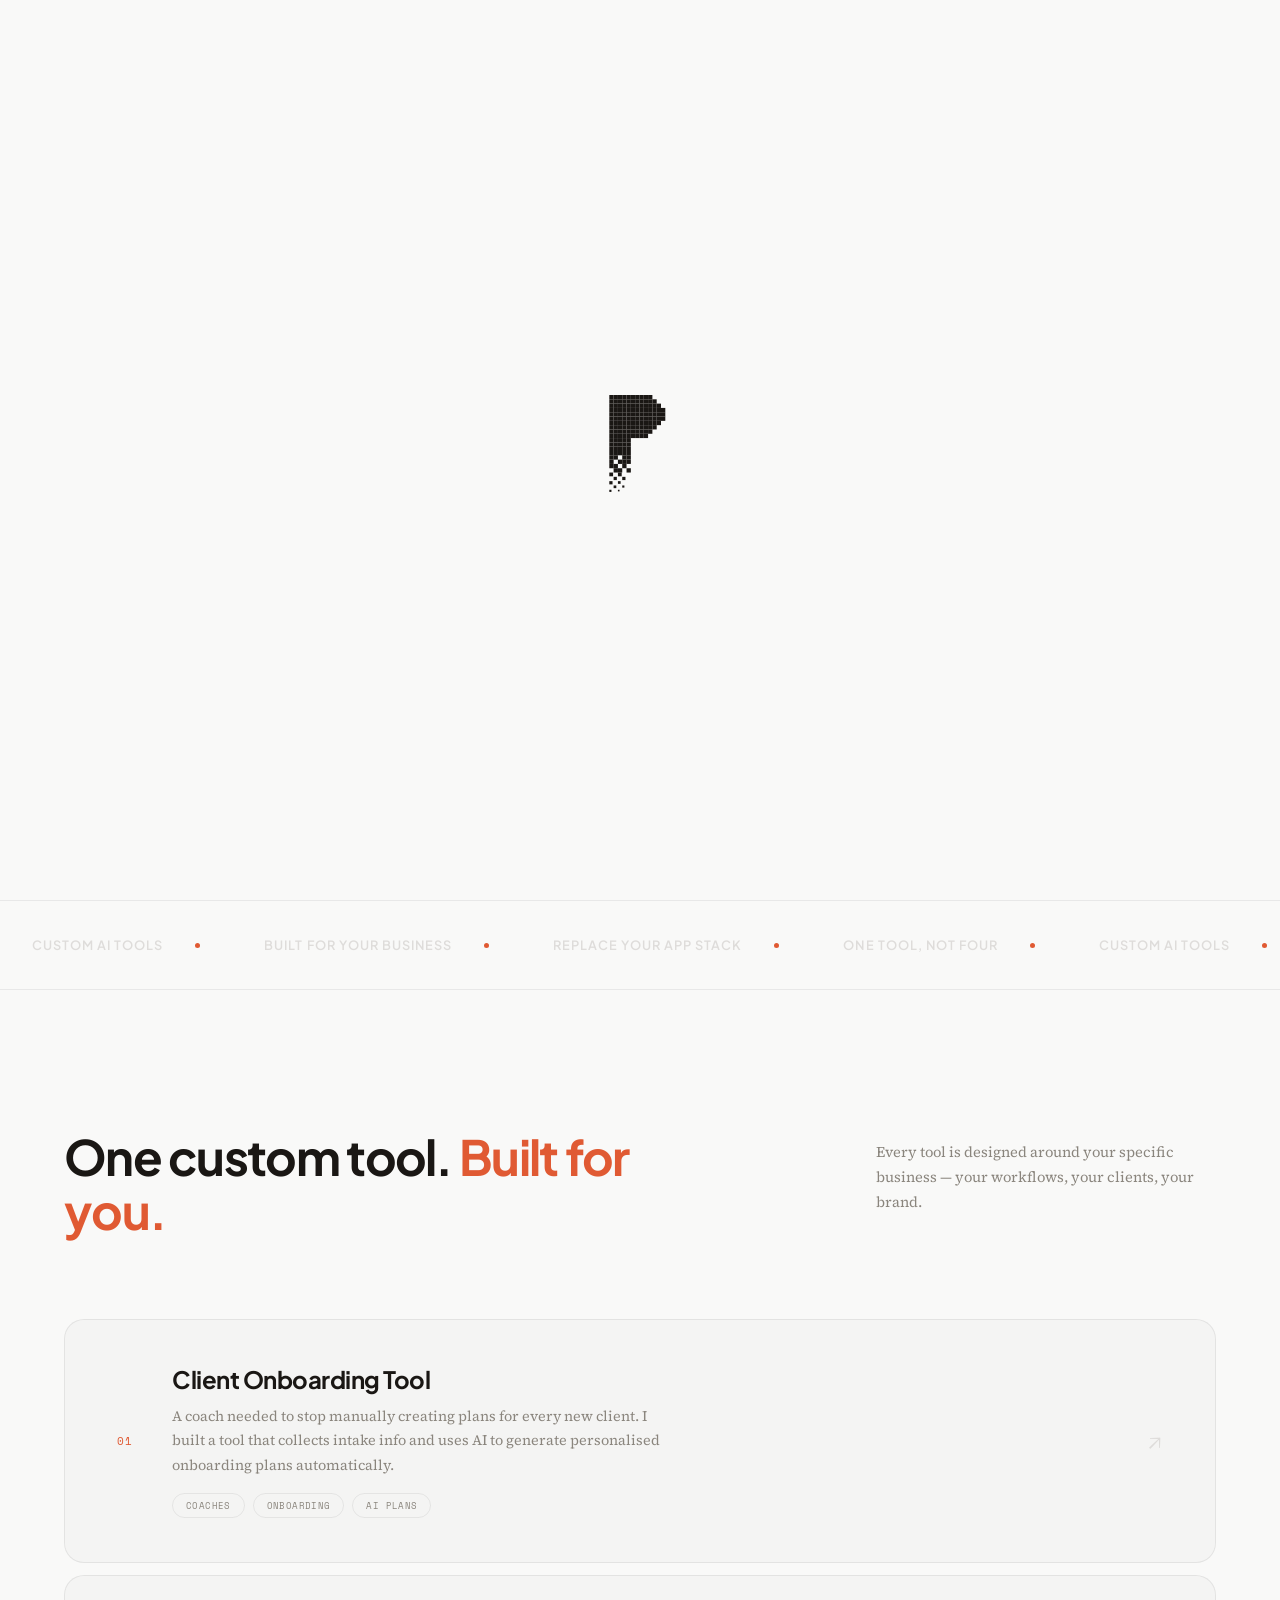
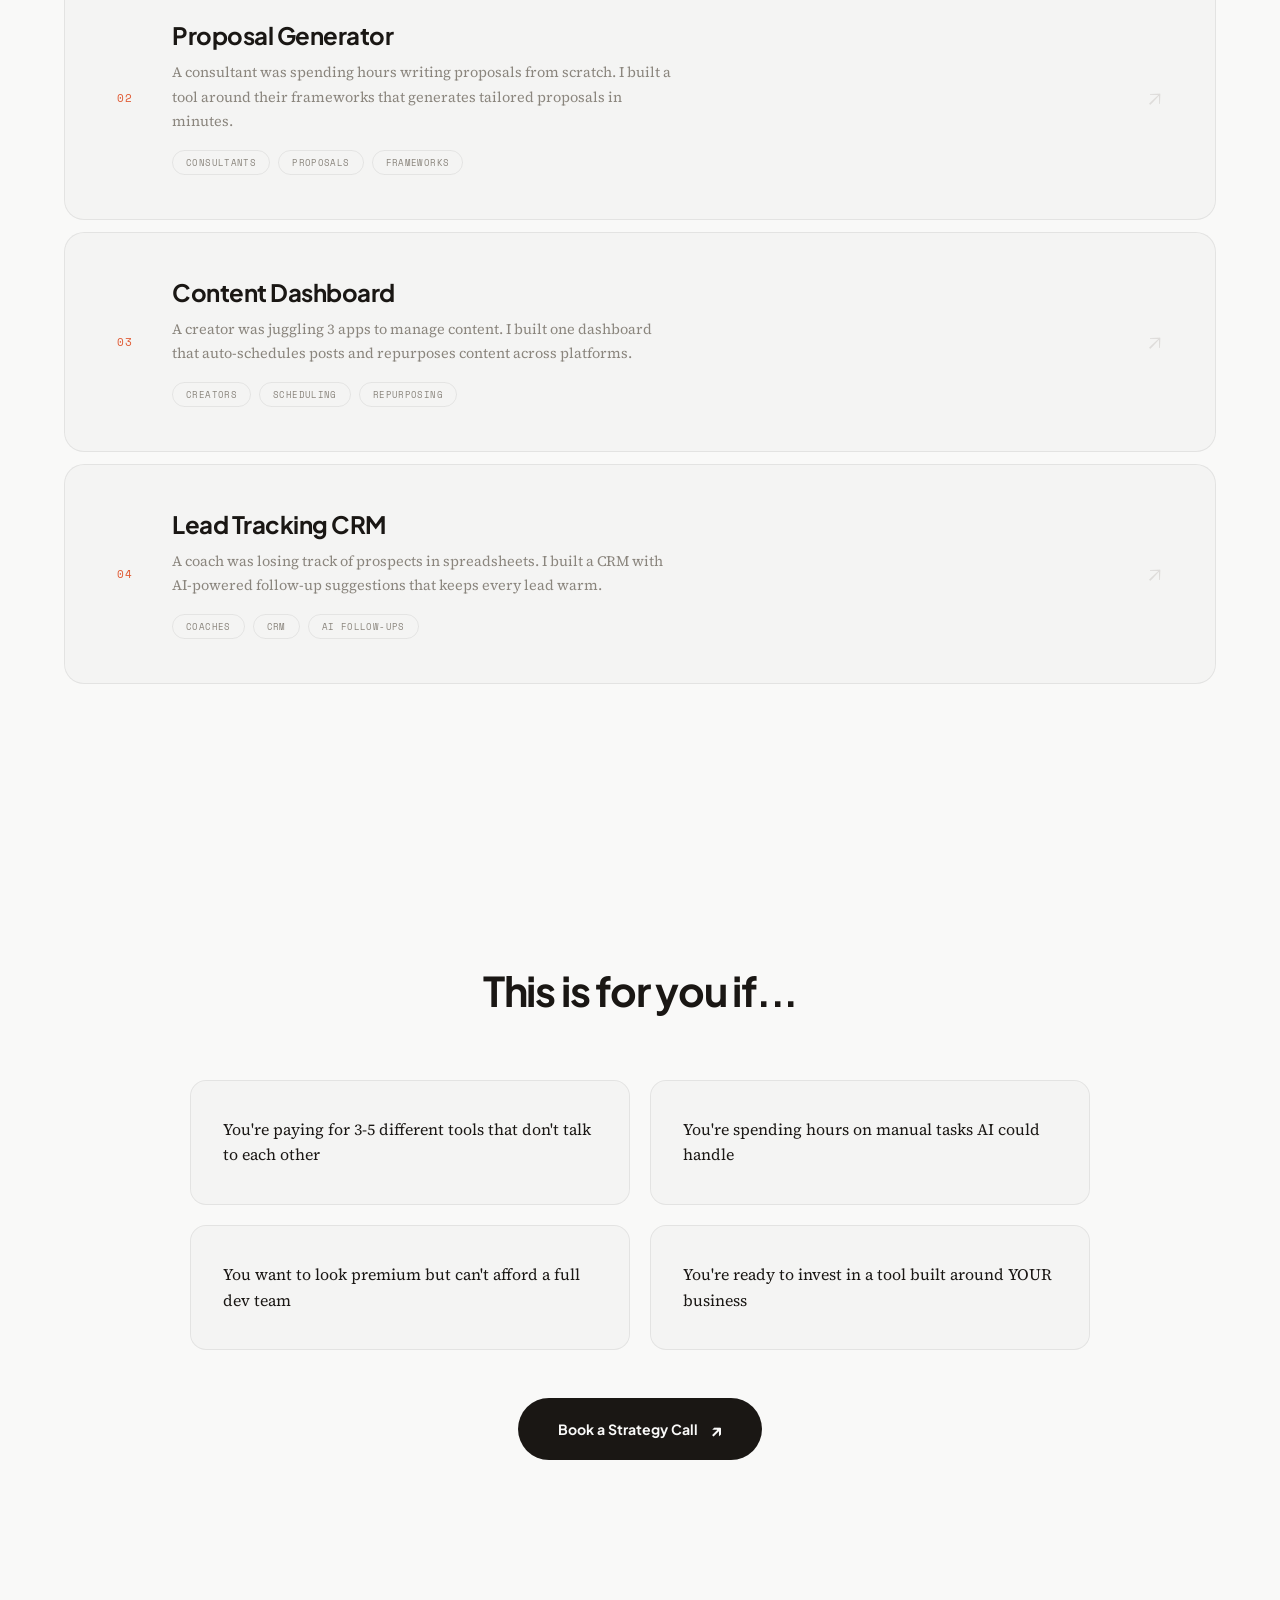
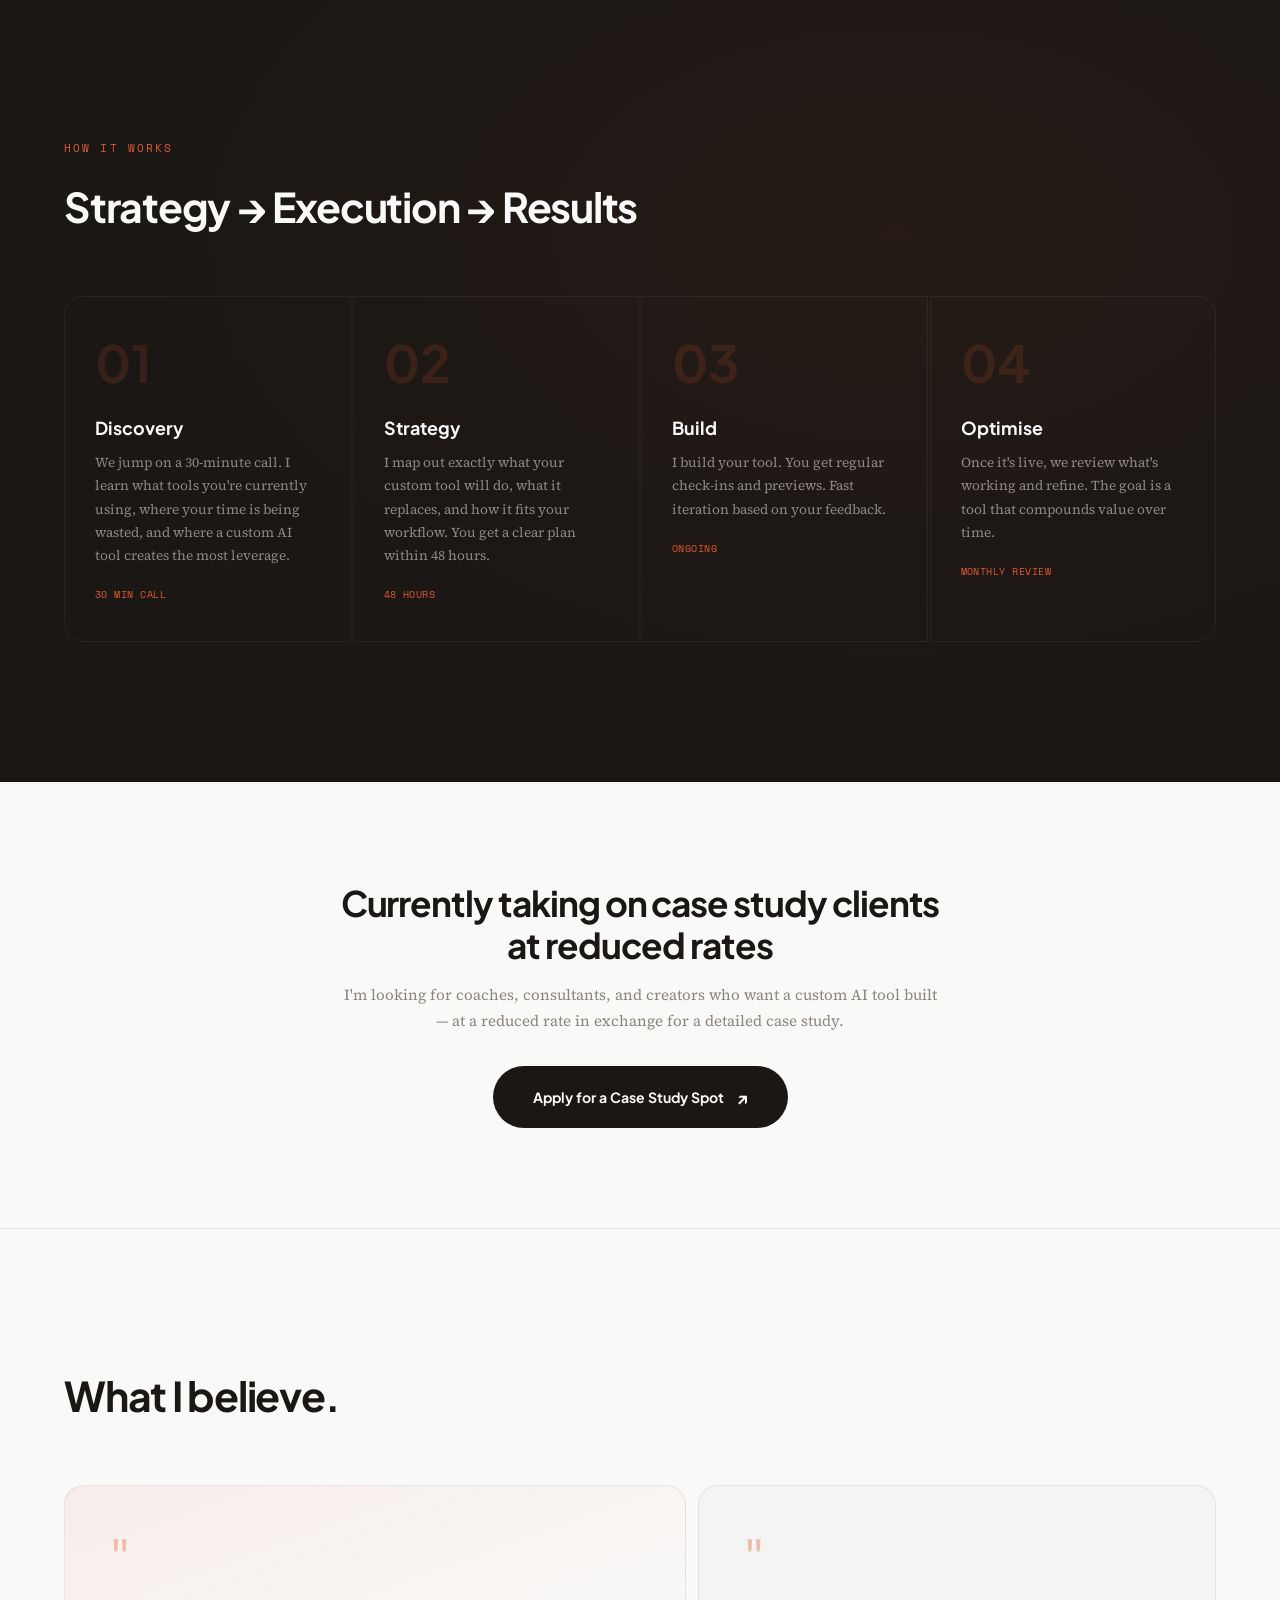
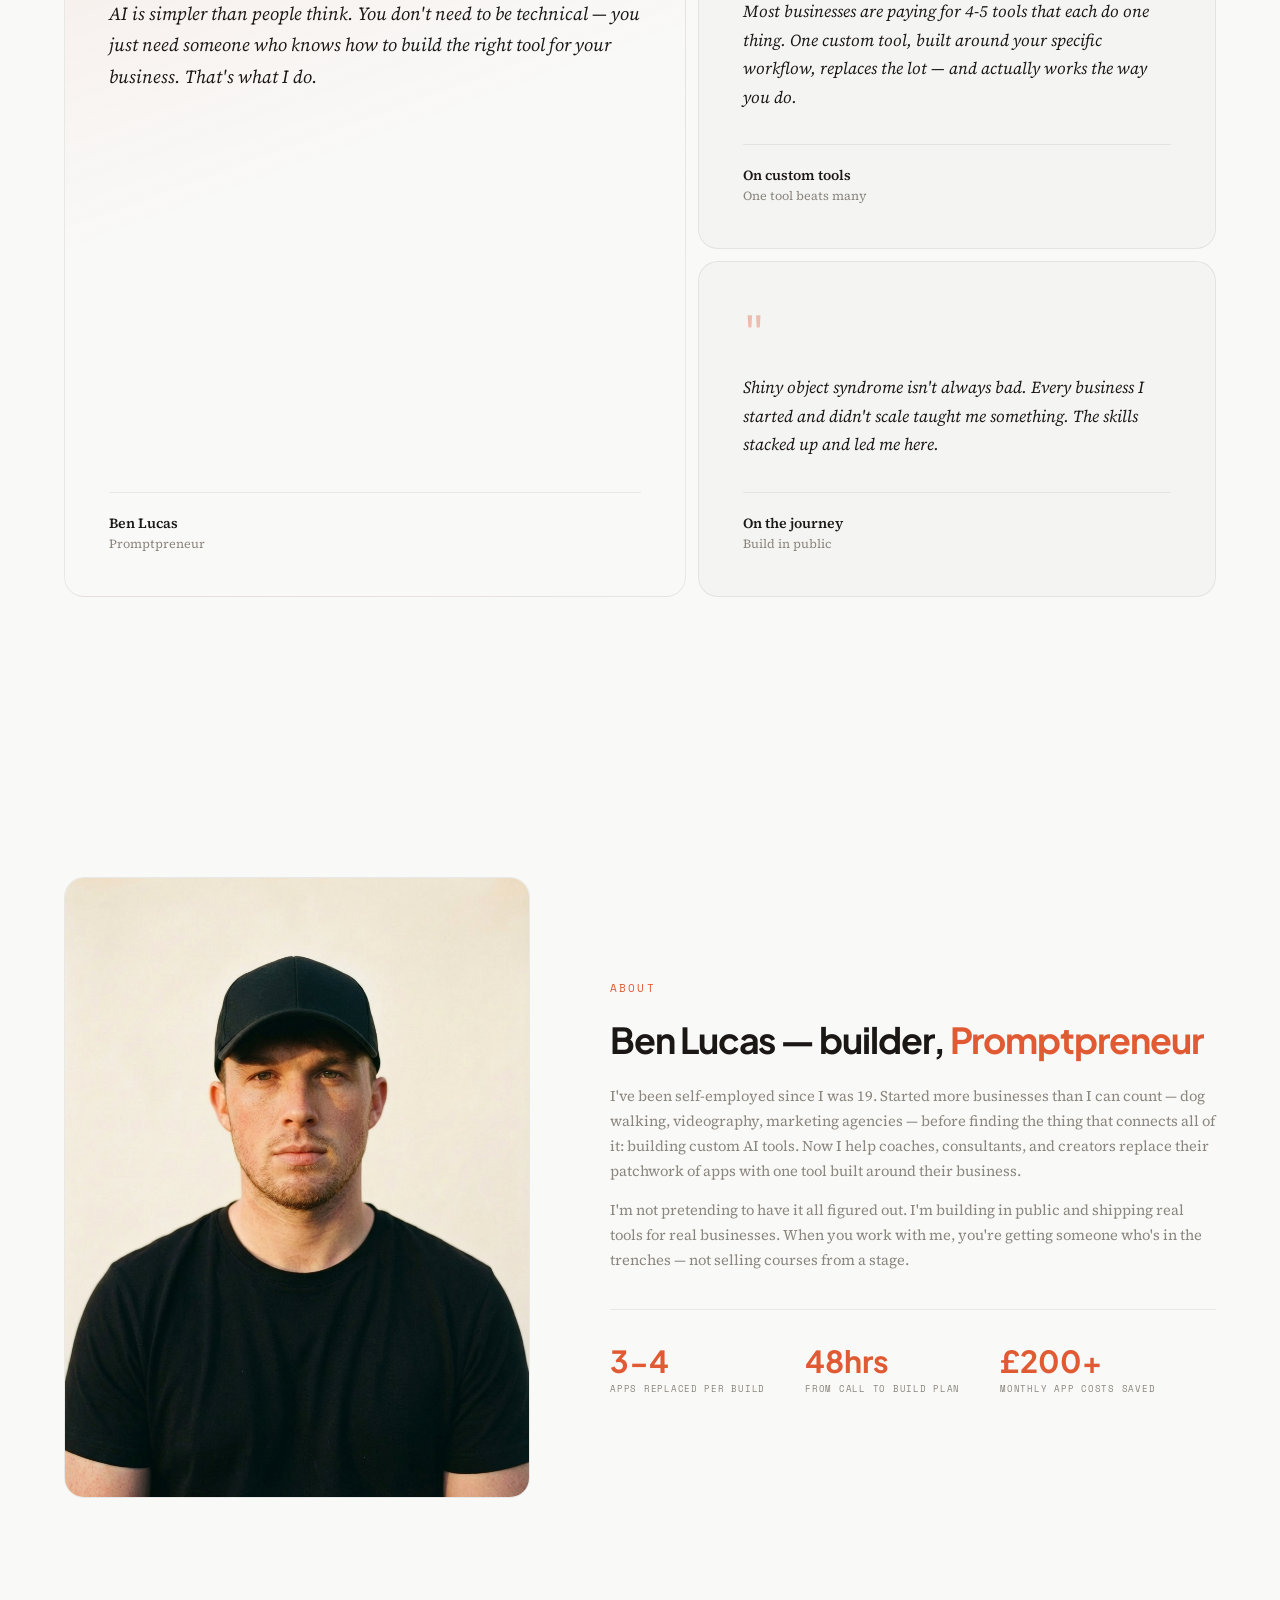
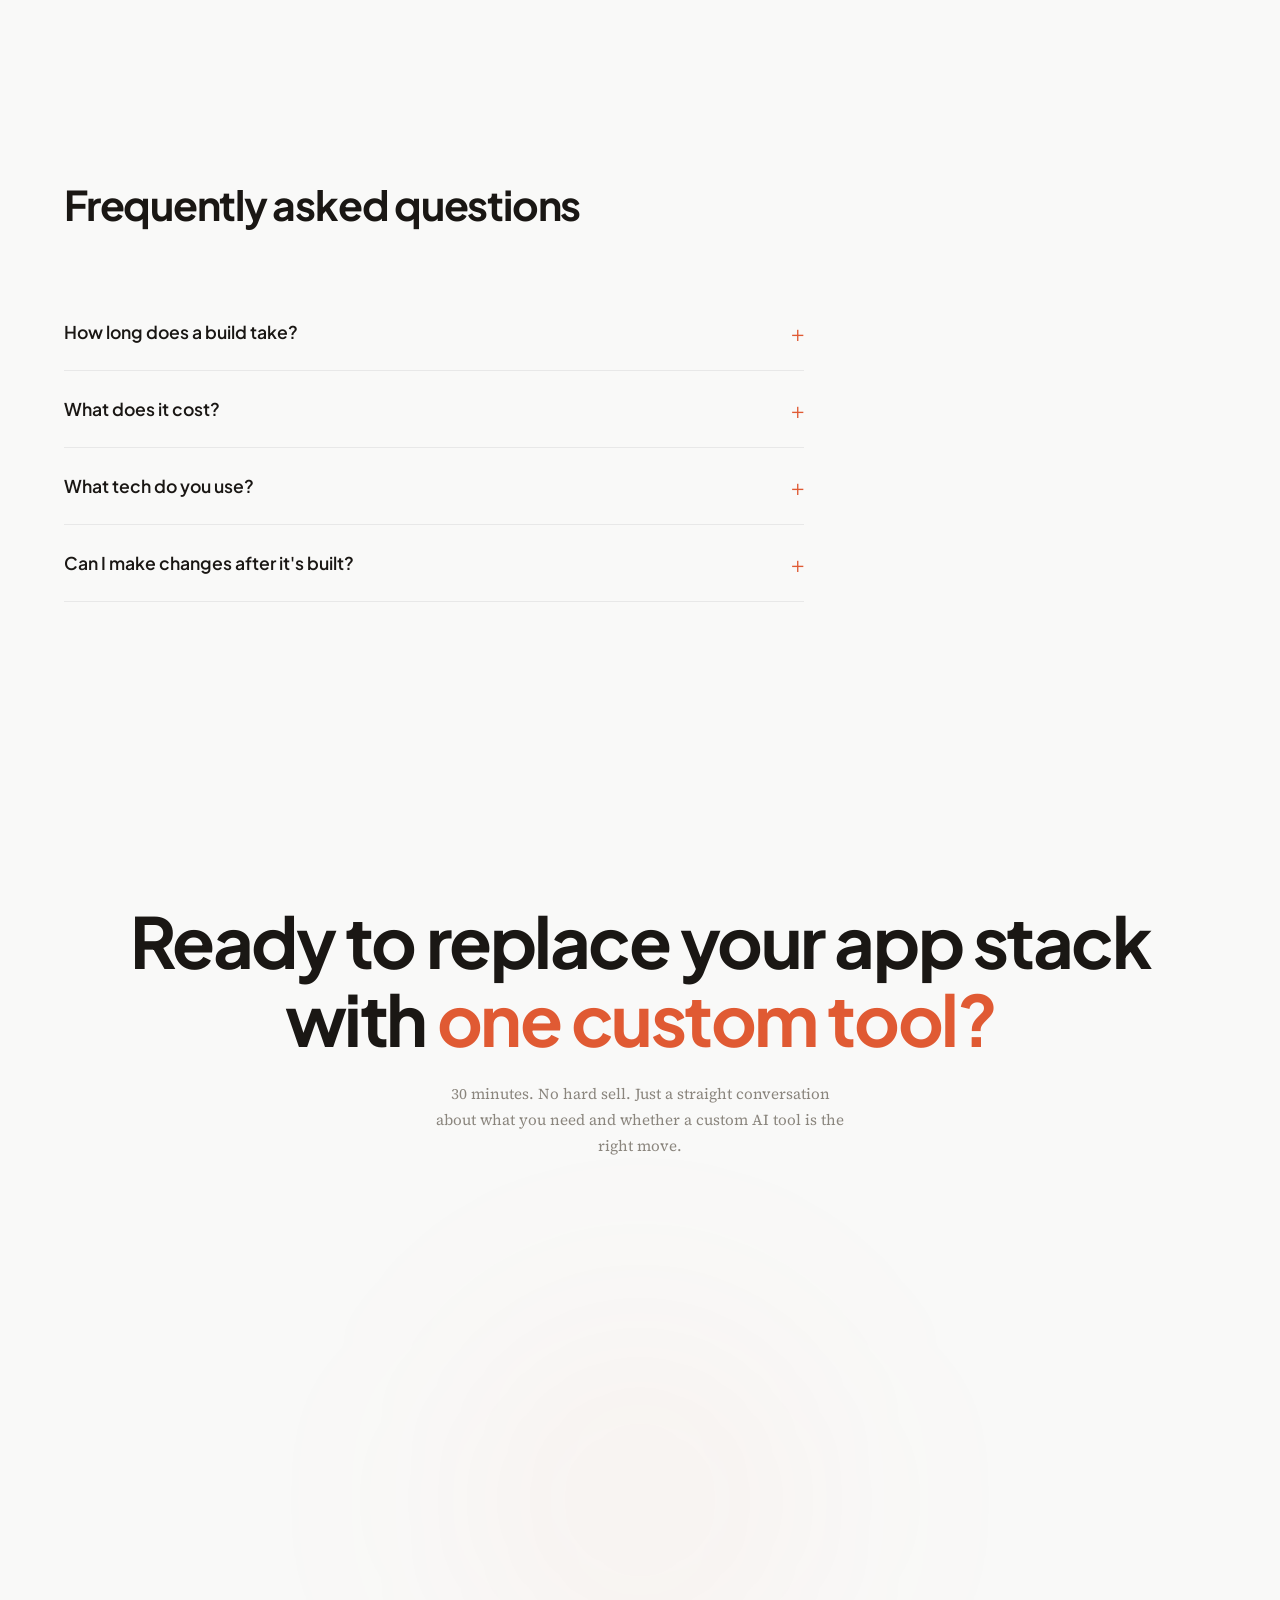
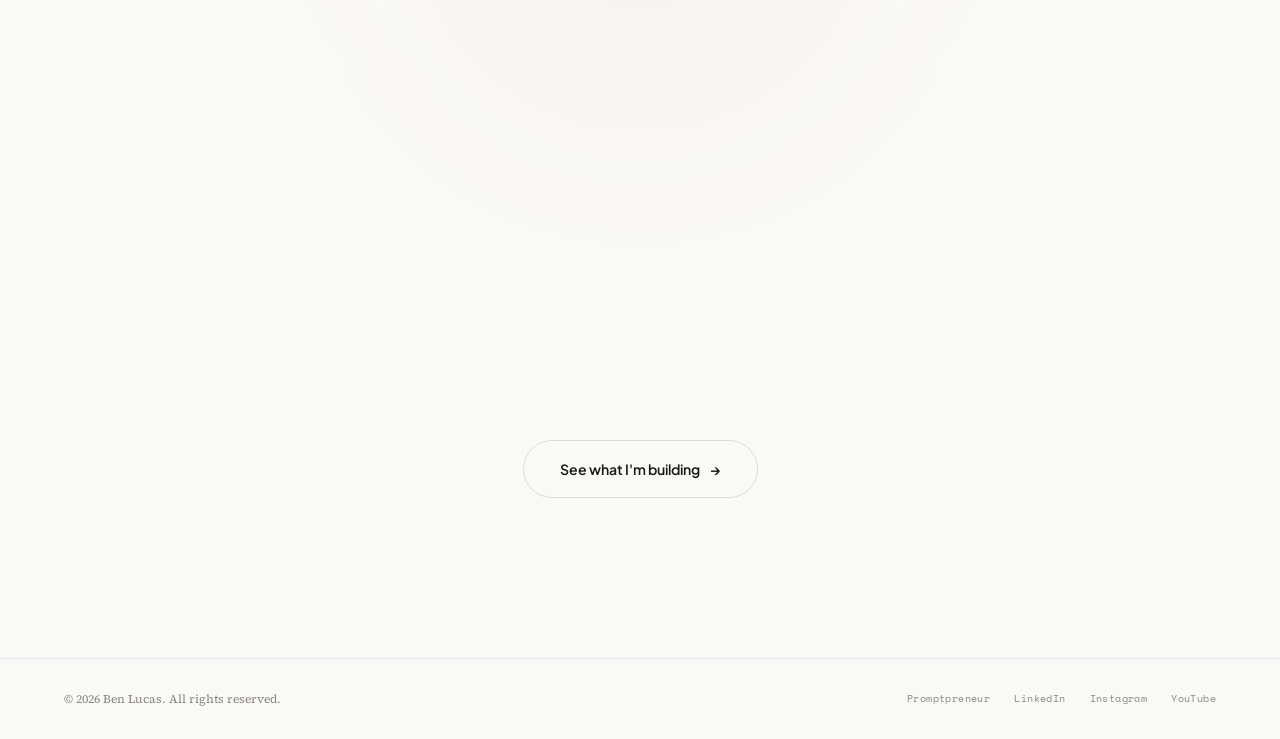
==== commit 49386ed3: "Update about section stats to reflect single-offer value props Co-Authored-By: Claude Opus 4.6 <nore" ====
--- a/index.html
+++ b/index.html
@@ -298,16 +298,16 @@
         <p>I'm not pretending to have it all figured out. I'm building in public and shipping real tools for real businesses. When you work with me, you're getting someone who's in the trenches — not selling courses from a stage.</p>
         <div class="about-creds">
           <div>
-            <div class="cred-val">50+</div>
-            <div class="cred-label">Apps and Tools Built</div>
-          </div>
-          <div>
-            <div class="cred-val">3yr</div>
-            <div class="cred-label">AI-First Building</div>
-          </div>
-          <div>
-            <div class="cred-val">∞</div>
-            <div class="cred-label">Builds Shipped and Counting</div>
+            <div class="cred-val">3-4</div>
+            <div class="cred-label">Apps Replaced Per Build</div>
+          </div>
+          <div>
+            <div class="cred-val">48hrs</div>
+            <div class="cred-label">From Call to Build Plan</div>
+          </div>
+          <div>
+            <div class="cred-val">£200+</div>
+            <div class="cred-label">Monthly App Costs Saved</div>
           </div>
         </div>
       </div>
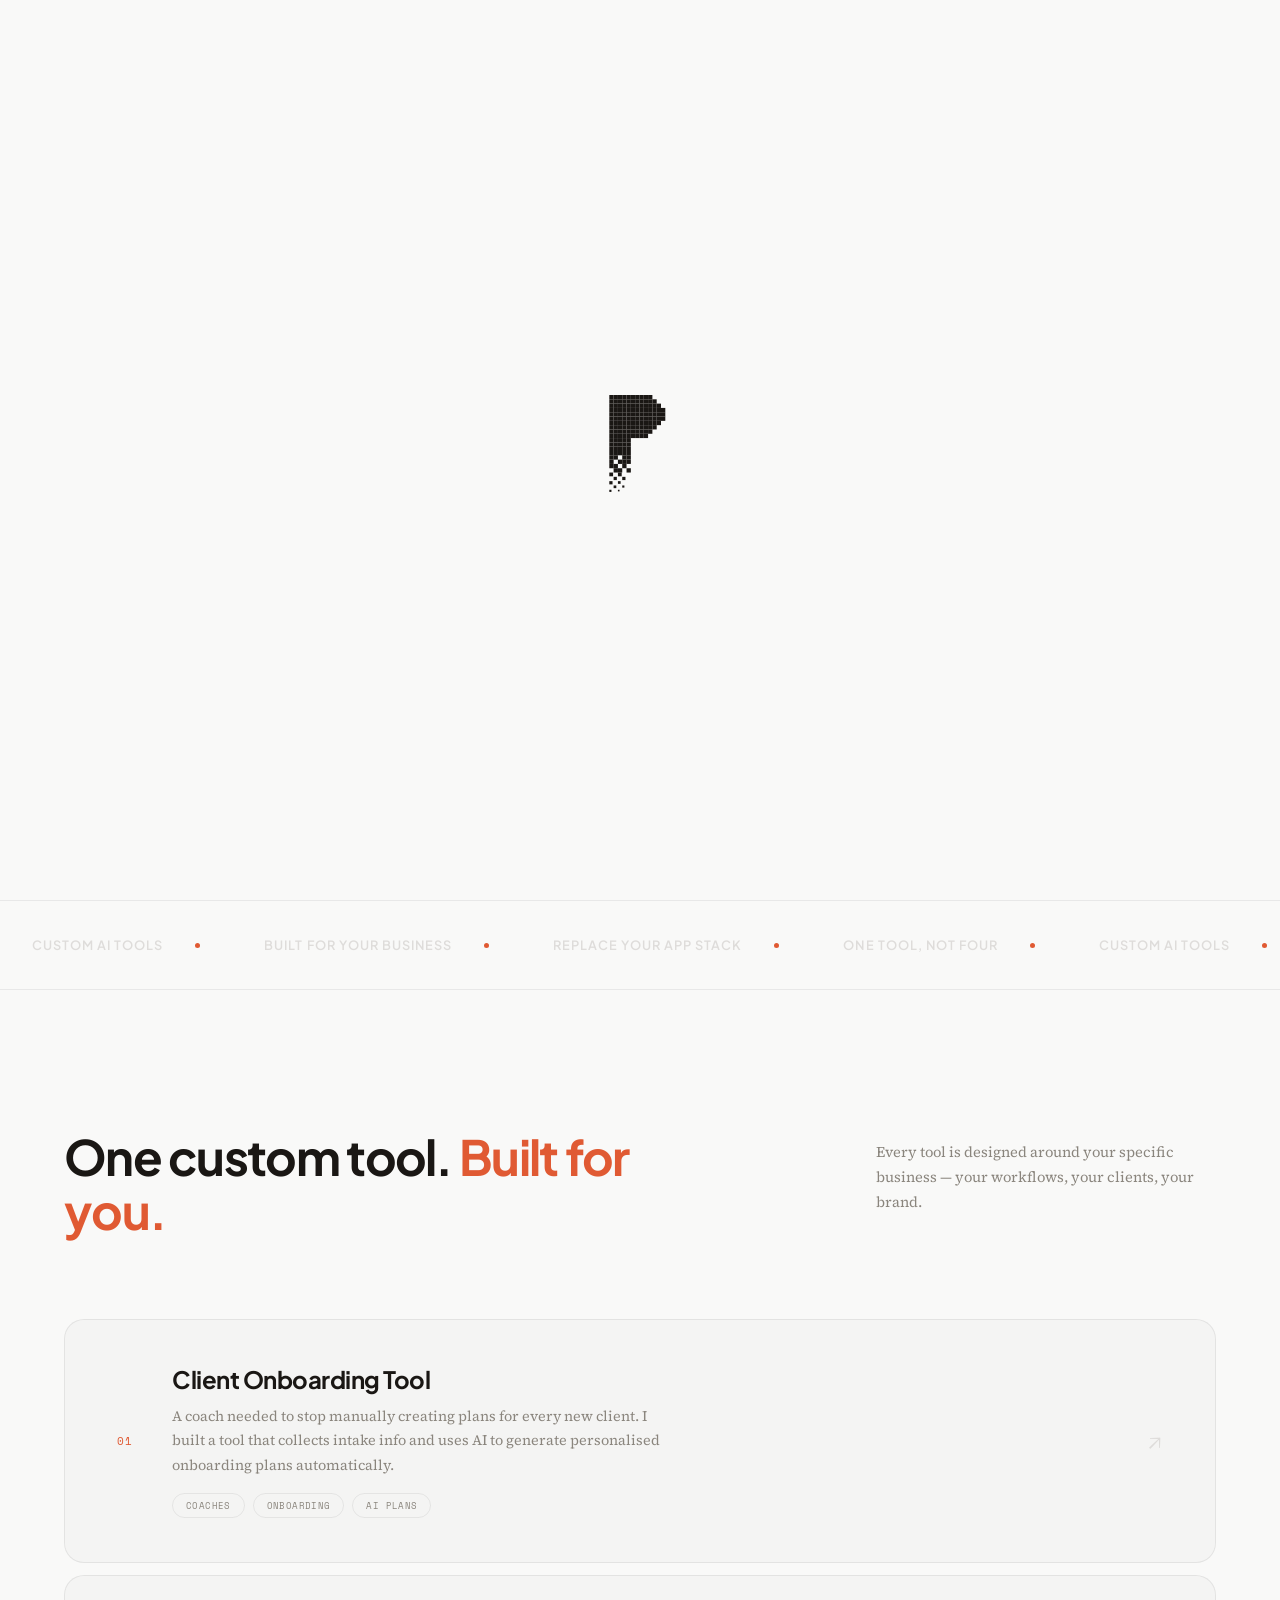
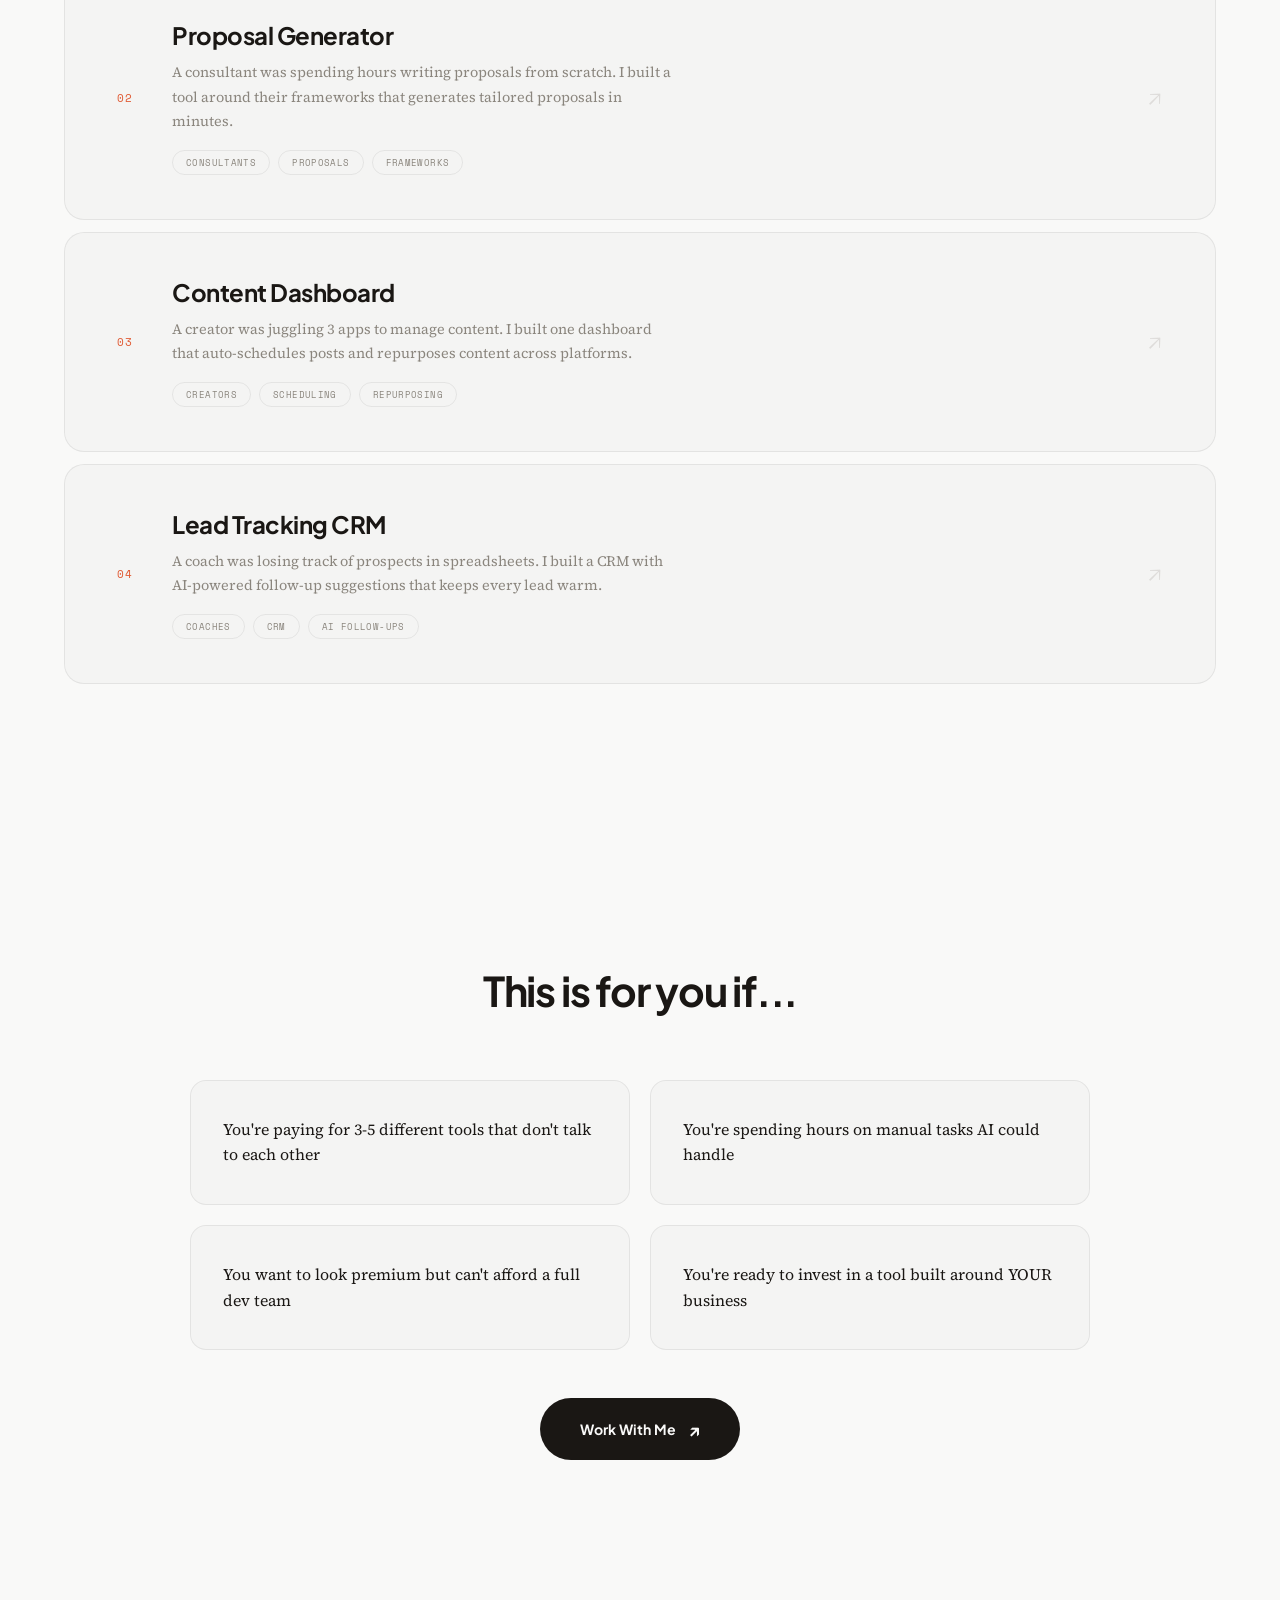
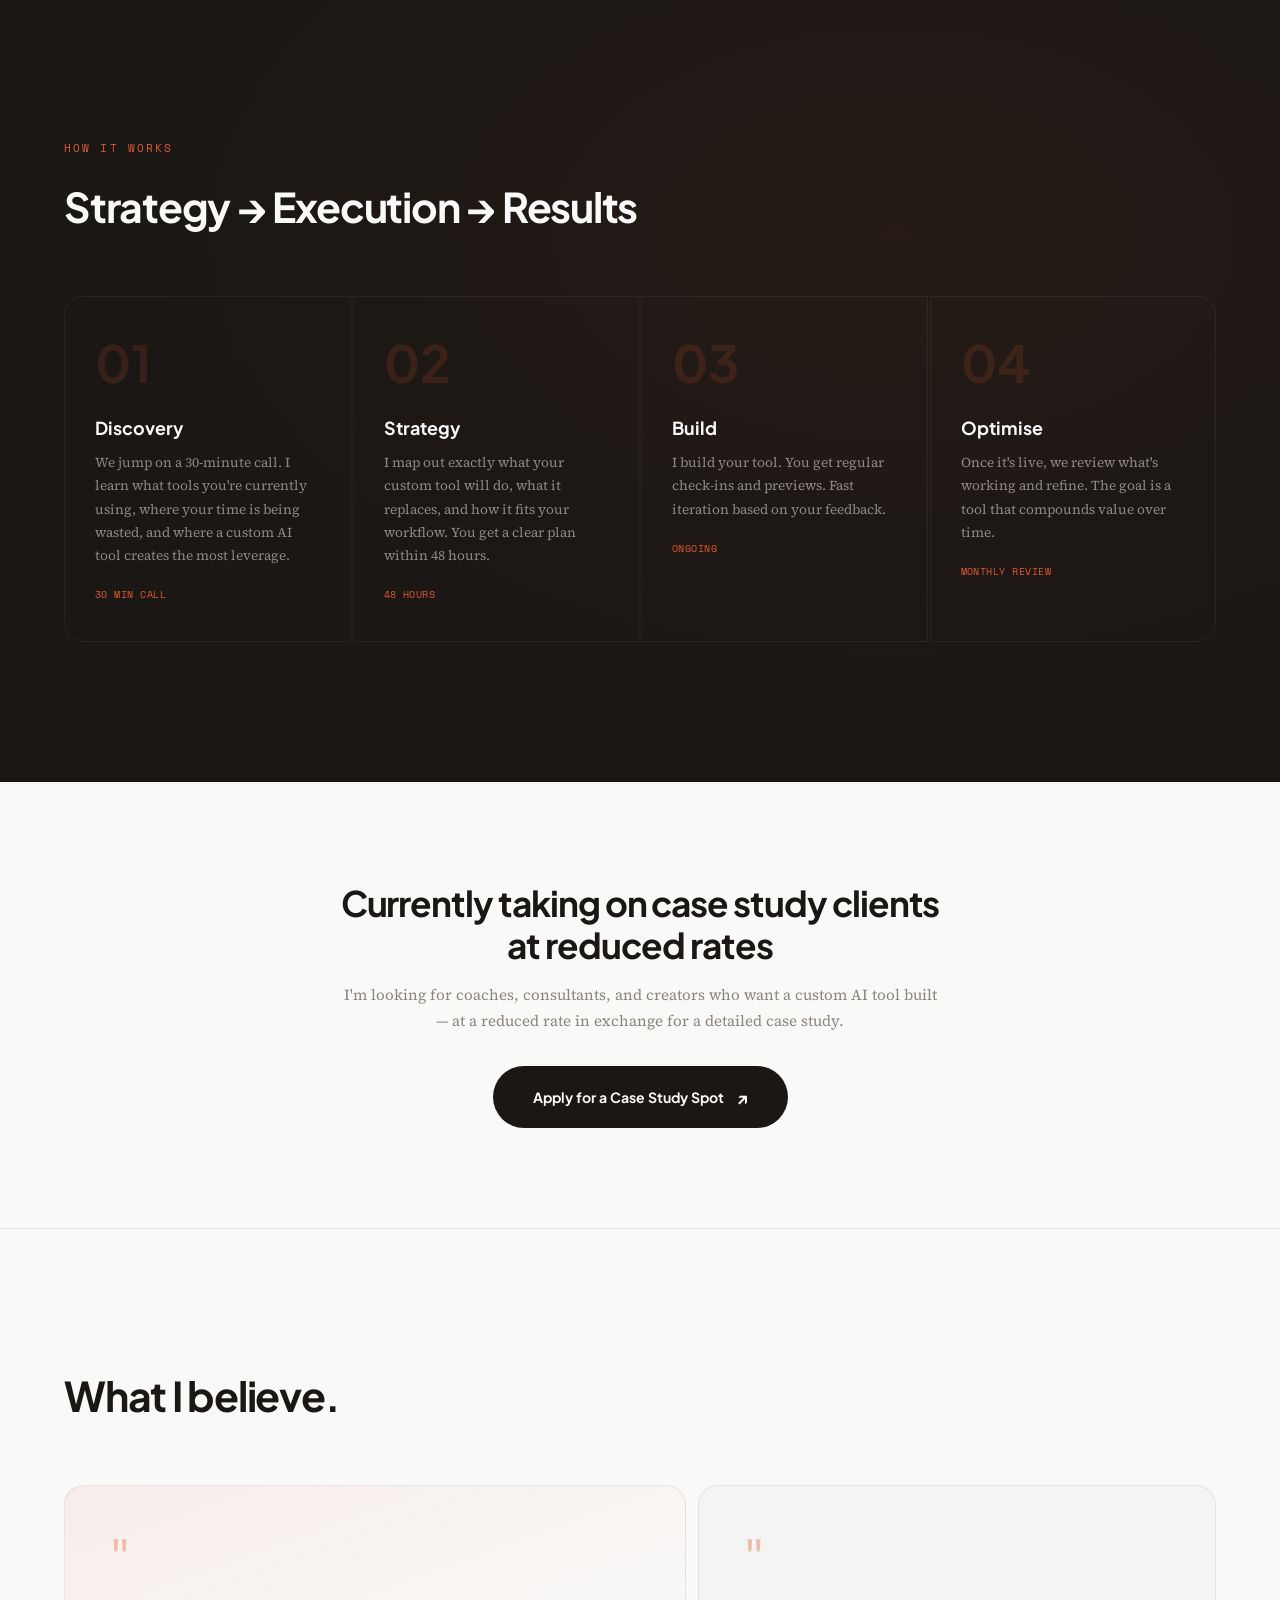
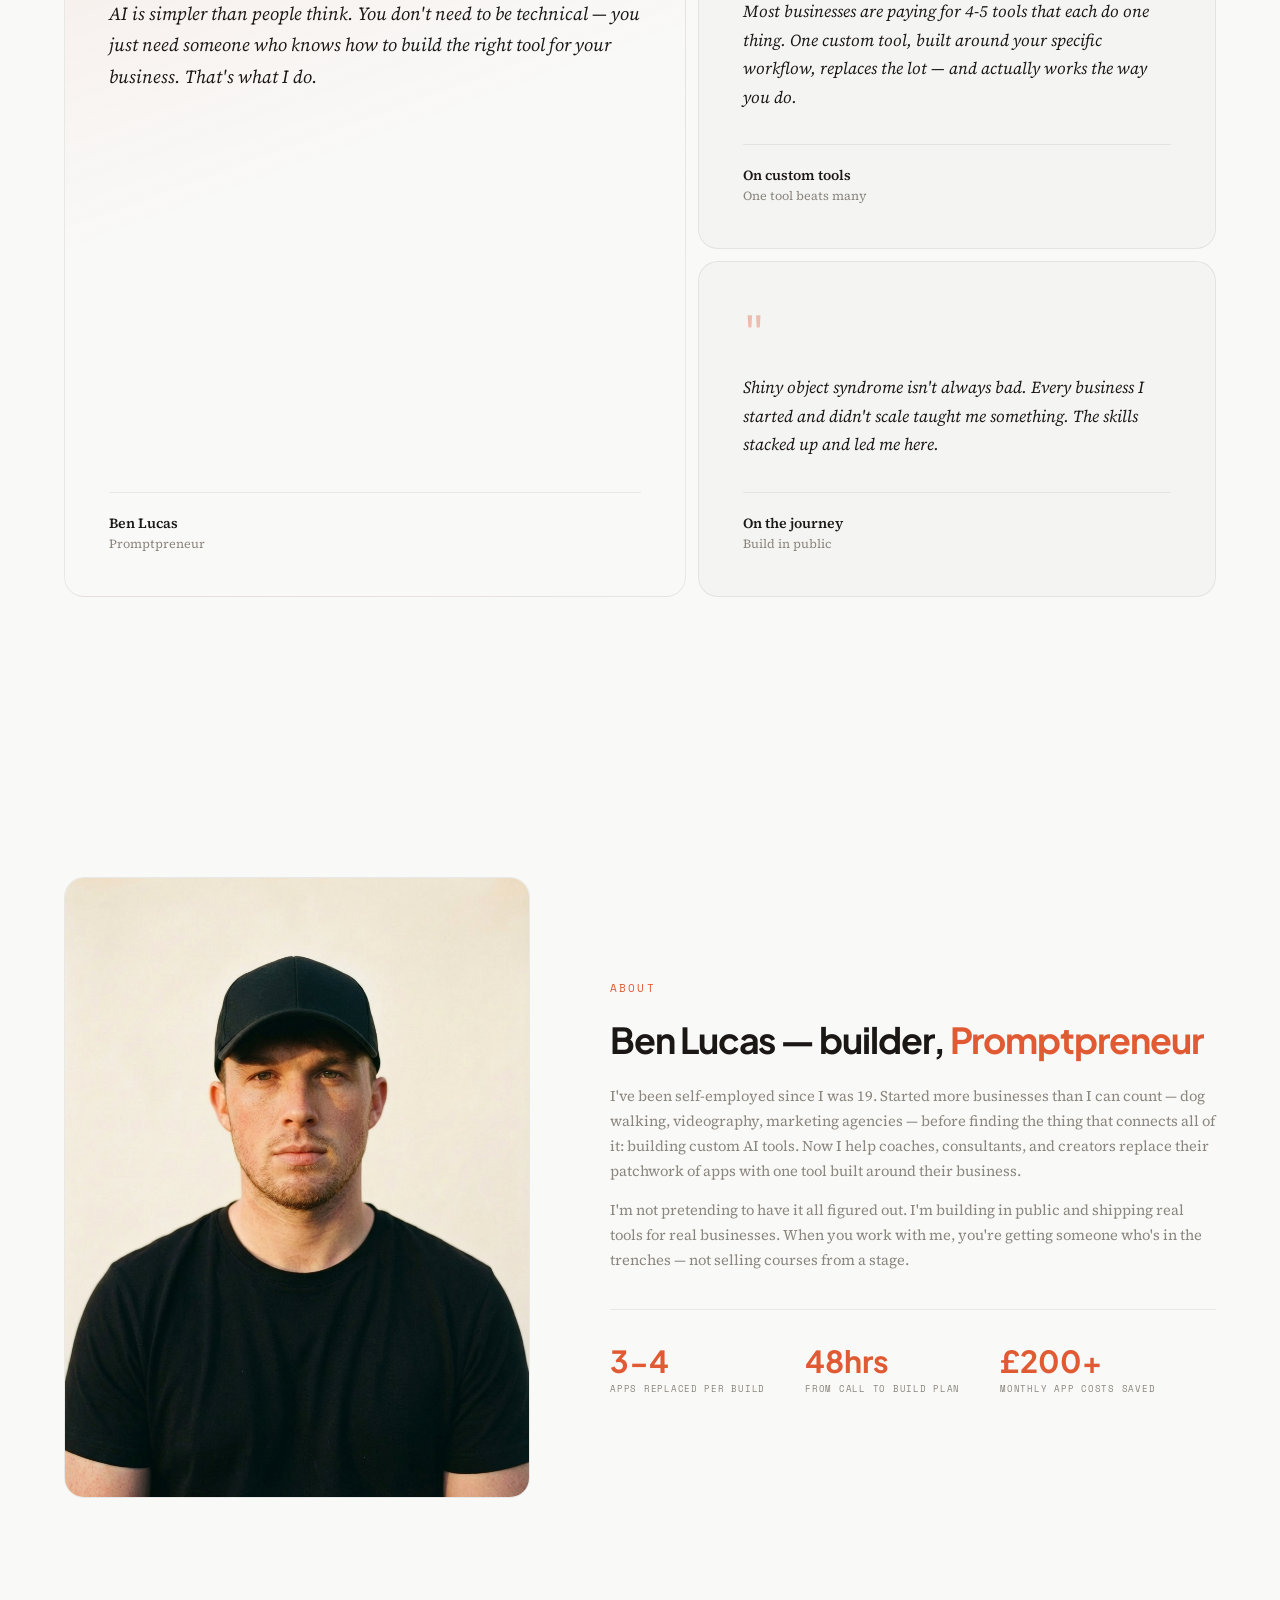
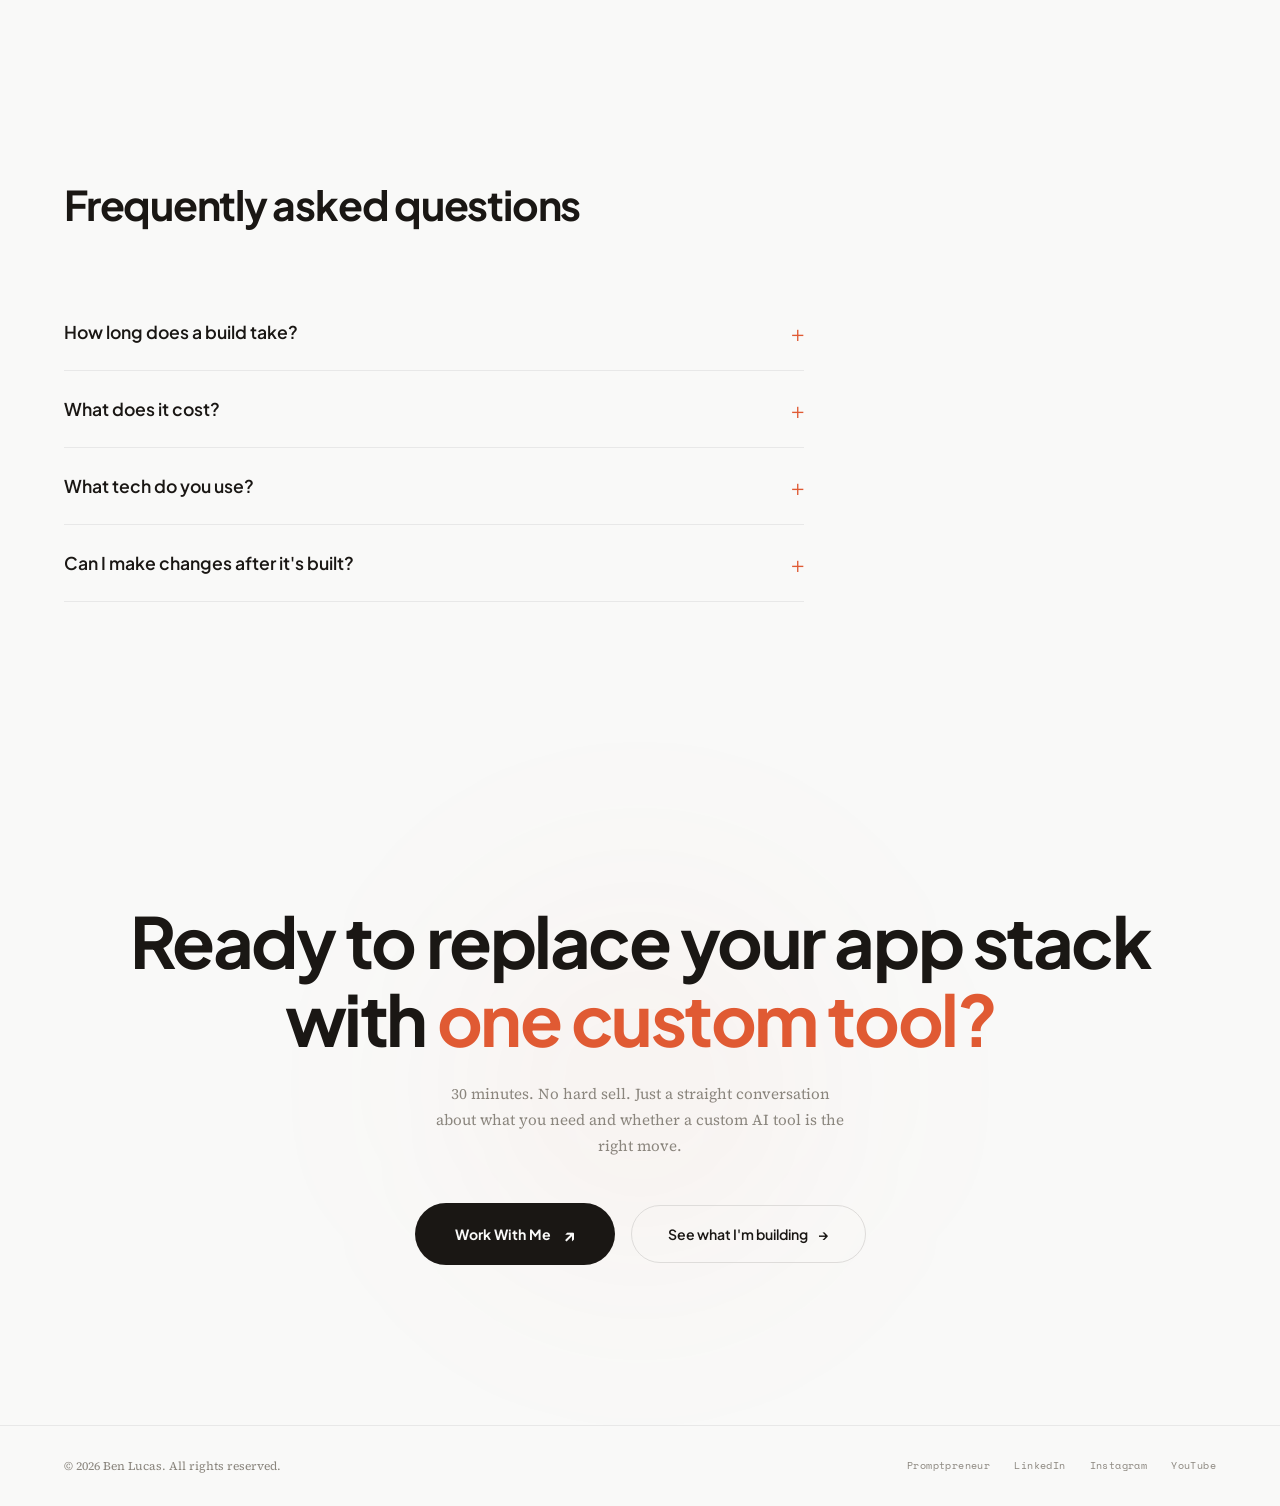
==== commit e591c63a: "Add Work With Me page and redirect homepage CTAs to it New conversion-focused page with hero, proble" ====
--- a/index.html
+++ b/index.html
@@ -50,7 +50,7 @@
     <a href="#proof" class="nav-link">Results</a>
     <a href="#about" class="nav-link">About</a>
     <a href="#faq" class="nav-link">FAQ</a>
-    <a href="#contact" class="nav-cta">Book a Call</a>
+    <a href="/work-with-me" class="nav-cta">Work With Me</a>
   </nav>
 </div>
 
@@ -70,8 +70,8 @@
       <div class="hero-bottom">
         <p class="hero-desc">Custom AI tools for coaches, consultants, and creators — replacing the apps you're juggling with one solution built around your business. No fluff, no guru act. Just building.</p>
         <div class="hero-buttons">
-          <a href="#contact" class="btn-magnetic" data-magnetic>
-            <span>Book a Strategy Call</span>
+          <a href="/work-with-me" class="btn-magnetic" data-magnetic>
+            <span>Work With Me</span>
             <span class="arrow">↗</span>
           </a>
           <a href="#proof" class="btn-outline" data-magnetic>
@@ -185,8 +185,8 @@
       </div>
     </div>
     <div class="who-for-cta reveal-up">
-      <a href="#contact" class="btn-magnetic" data-magnetic>
-        <span>Book a Strategy Call</span>
+      <a href="/work-with-me" class="btn-magnetic" data-magnetic>
+        <span>Work With Me</span>
         <span class="arrow">↗</span>
       </a>
     </div>
@@ -233,7 +233,7 @@
     <div class="case-study-block reveal-up">
       <h3 class="case-study-heading">Currently taking on case study clients at reduced rates</h3>
       <p class="case-study-text">I'm looking for coaches, consultants, and creators who want a custom AI tool built — at a reduced rate in exchange for a detailed case study.</p>
-      <a href="#contact" class="btn-magnetic" data-magnetic>
+      <a href="/work-with-me" class="btn-magnetic" data-magnetic>
         <span>Apply for a Case Study Spot</span>
         <span class="arrow">↗</span>
       </a>
@@ -360,16 +360,17 @@
   </div>
 </section>
 
-<!-- CTA + Booking -->
+<!-- CTA -->
 <section class="final-cta" id="contact">
   <div class="orb-cta"></div>
   <div class="wrap">
     <h2 class="reveal-up">Ready to replace your app stack with <span class="accent-word">one custom tool?</span></h2>
     <p class="reveal-up">30 minutes. No hard sell. Just a straight conversation about what you need and whether a custom AI tool is the right move.</p>
-    <div class="cal-embed-wrap reveal-up">
-      <iframe src="https://formifycrm.com/book/formifyllc263x8xj3udn/build-call?type=option2" width="100%" height="800" frameborder="0" style="border: none; border-radius: 16px;"></iframe>
-    </div>
-    <div class="cta-secondary reveal-up">
+    <div class="hero-buttons reveal-up" style="justify-content: center;">
+      <a href="/work-with-me" class="btn-magnetic" data-magnetic>
+        <span>Work With Me</span>
+        <span class="arrow">↗</span>
+      </a>
       <a href="https://youtube.com/@itsbenlucas" target="_blank" class="btn-outline" data-magnetic>
         <span>See what I'm building</span>
         <span class="arrow">→</span>
--- a/css/styles.css
+++ b/css/styles.css
@@ -988,3 +988,173 @@
   .about-creds { flex-wrap: wrap; gap: 24px; }
   .foot-inner { flex-direction: column; gap: 12px; }
 }
+
+/* ============ WORK WITH ME PAGE ============ */
+
+/* WWM Hero — shorter variant */
+.wwm-hero {
+  min-height: auto;
+  display: flex; align-items: center;
+  position: relative;
+  overflow: hidden;
+  padding: 200px 0 120px;
+}
+.wwm-hero .hero-content { position: relative; z-index: 2; padding: 0; }
+.wwm-hero h1 {
+  font-family: var(--display);
+  font-size: clamp(3.2rem, 7.5vw, 6.5rem);
+  font-weight: 700;
+  line-height: 1.02;
+  letter-spacing: -0.04em;
+  color: var(--fg);
+  margin-bottom: 52px;
+}
+.wwm-hero h1 .line { display: block; overflow: hidden; padding-bottom: 0.15em; margin-bottom: -0.15em; }
+.wwm-hero h1 .line span {
+  display: inline-block;
+  animation: slideUp 0.8s cubic-bezier(0.16,1,0.3,1) both;
+}
+.wwm-hero h1 .line:nth-child(1) span { animation-delay: 0.28s; }
+.wwm-hero h1 .line:nth-child(2) span { animation-delay: 0.4s; }
+.wwm-hero h1 .accent-word { color: var(--accent); font-style: normal; }
+.wwm-hero .hero-tag span {
+  display: inline-block;
+  animation: slideUp 0.6s cubic-bezier(0.16,1,0.3,1) 0.15s both;
+}
+.wwm-hero .hero-bottom {
+  display: flex; justify-content: space-between; align-items: flex-end; gap: 40px;
+  opacity: 0; animation: fadeIn 0.8s ease 0.85s forwards;
+}
+
+/* WWM Text Sections */
+.wwm-text-section {
+  padding: 100px 0;
+}
+.wwm-text-inner {
+  max-width: 720px;
+  margin: 0 auto;
+  text-align: center;
+}
+.wwm-text-inner h2 {
+  font-family: var(--display);
+  font-size: clamp(1.9rem, 3.2vw, 2.8rem);
+  font-weight: 700;
+  letter-spacing: -0.03em;
+  margin-bottom: 24px;
+}
+.wwm-text-inner h2 .accent-word { color: var(--accent); }
+.wwm-text-inner p {
+  font-size: 1.05rem;
+  font-weight: 400;
+  color: var(--muted);
+  line-height: 1.75;
+}
+
+/* Process Grid — 3-column variant */
+.process-grid-three {
+  grid-template-columns: repeat(3, 1fr);
+}
+.process-grid-three .process-step:first-child { border-radius: 20px 0 0 20px; }
+.process-grid-three .process-step:last-child { border-radius: 0 20px 20px 0; }
+
+/* WWM Form */
+.wwm-form-wrap {
+  max-width: 580px;
+  margin: 0 auto;
+  text-align: left;
+}
+.wwm-form {
+  display: flex;
+  flex-direction: column;
+  gap: 24px;
+}
+.wwm-form-group {
+  display: flex;
+  flex-direction: column;
+  gap: 8px;
+}
+.wwm-form-group label {
+  font-family: var(--display);
+  font-size: 0.82rem;
+  font-weight: 600;
+  color: var(--fg);
+}
+.wwm-form-input,
+.wwm-form-textarea,
+.wwm-form-select {
+  font-family: var(--body);
+  font-size: 0.92rem;
+  color: var(--fg);
+  background: var(--glass);
+  border: 1px solid var(--glass-border);
+  border-radius: 12px;
+  padding: 14px 18px;
+  outline: none;
+  transition: border-color 0.3s ease, box-shadow 0.3s ease;
+  -webkit-appearance: none;
+}
+.wwm-form-input::placeholder,
+.wwm-form-textarea::placeholder {
+  color: var(--muted);
+  opacity: 0.6;
+}
+.wwm-form-input:focus,
+.wwm-form-textarea:focus,
+.wwm-form-select:focus {
+  border-color: var(--accent);
+  box-shadow: 0 0 0 3px var(--accent-soft);
+}
+.wwm-form-textarea {
+  resize: vertical;
+  min-height: 80px;
+}
+.wwm-form-select {
+  cursor: pointer;
+  background-image: url("data:image/svg+xml,%3Csvg xmlns='http://www.w3.org/2000/svg' width='12' height='8'%3E%3Cpath d='M1 1l5 5 5-5' stroke='%238a857d' fill='none' stroke-width='1.5'/%3E%3C/svg%3E");
+  background-repeat: no-repeat;
+  background-position: right 16px center;
+  padding-right: 40px;
+}
+.wwm-form .btn-magnetic {
+  align-self: flex-start;
+  margin-top: 8px;
+}
+
+/* Form Success */
+.wwm-form-success {
+  display: none;
+  text-align: center;
+  padding: 60px 20px;
+}
+.wwm-form-success.visible {
+  display: block;
+}
+.wwm-form-success h3 {
+  font-family: var(--display);
+  font-size: 1.8rem;
+  font-weight: 700;
+  color: var(--accent);
+  margin-bottom: 12px;
+}
+.wwm-form-success p {
+  font-size: 1rem;
+  color: var(--muted);
+  line-height: 1.7;
+}
+
+/* WWM Responsive */
+@media (max-width: 1024px) {
+  .process-grid-three { grid-template-columns: repeat(3, 1fr); }
+}
+@media (max-width: 768px) {
+  .wwm-hero { padding: 160px 0 80px; }
+  .wwm-hero h1 { font-size: clamp(2.4rem, 10vw, 3.8rem); }
+  .wwm-hero .hero-bottom { flex-direction: column; align-items: flex-start; }
+  .wwm-hero .hero-buttons { flex-direction: column; width: 100%; }
+  .wwm-text-section { padding: 72px 0; }
+  .process-grid-three { grid-template-columns: 1fr; }
+  .process-grid-three .process-step { border-radius: 0 !important; }
+  .process-grid-three .process-step:first-child { border-radius: 20px 20px 0 0 !important; }
+  .process-grid-three .process-step:last-child { border-radius: 0 0 20px 20px !important; }
+  .wwm-form .btn-magnetic { width: 100%; justify-content: center; }
+}
